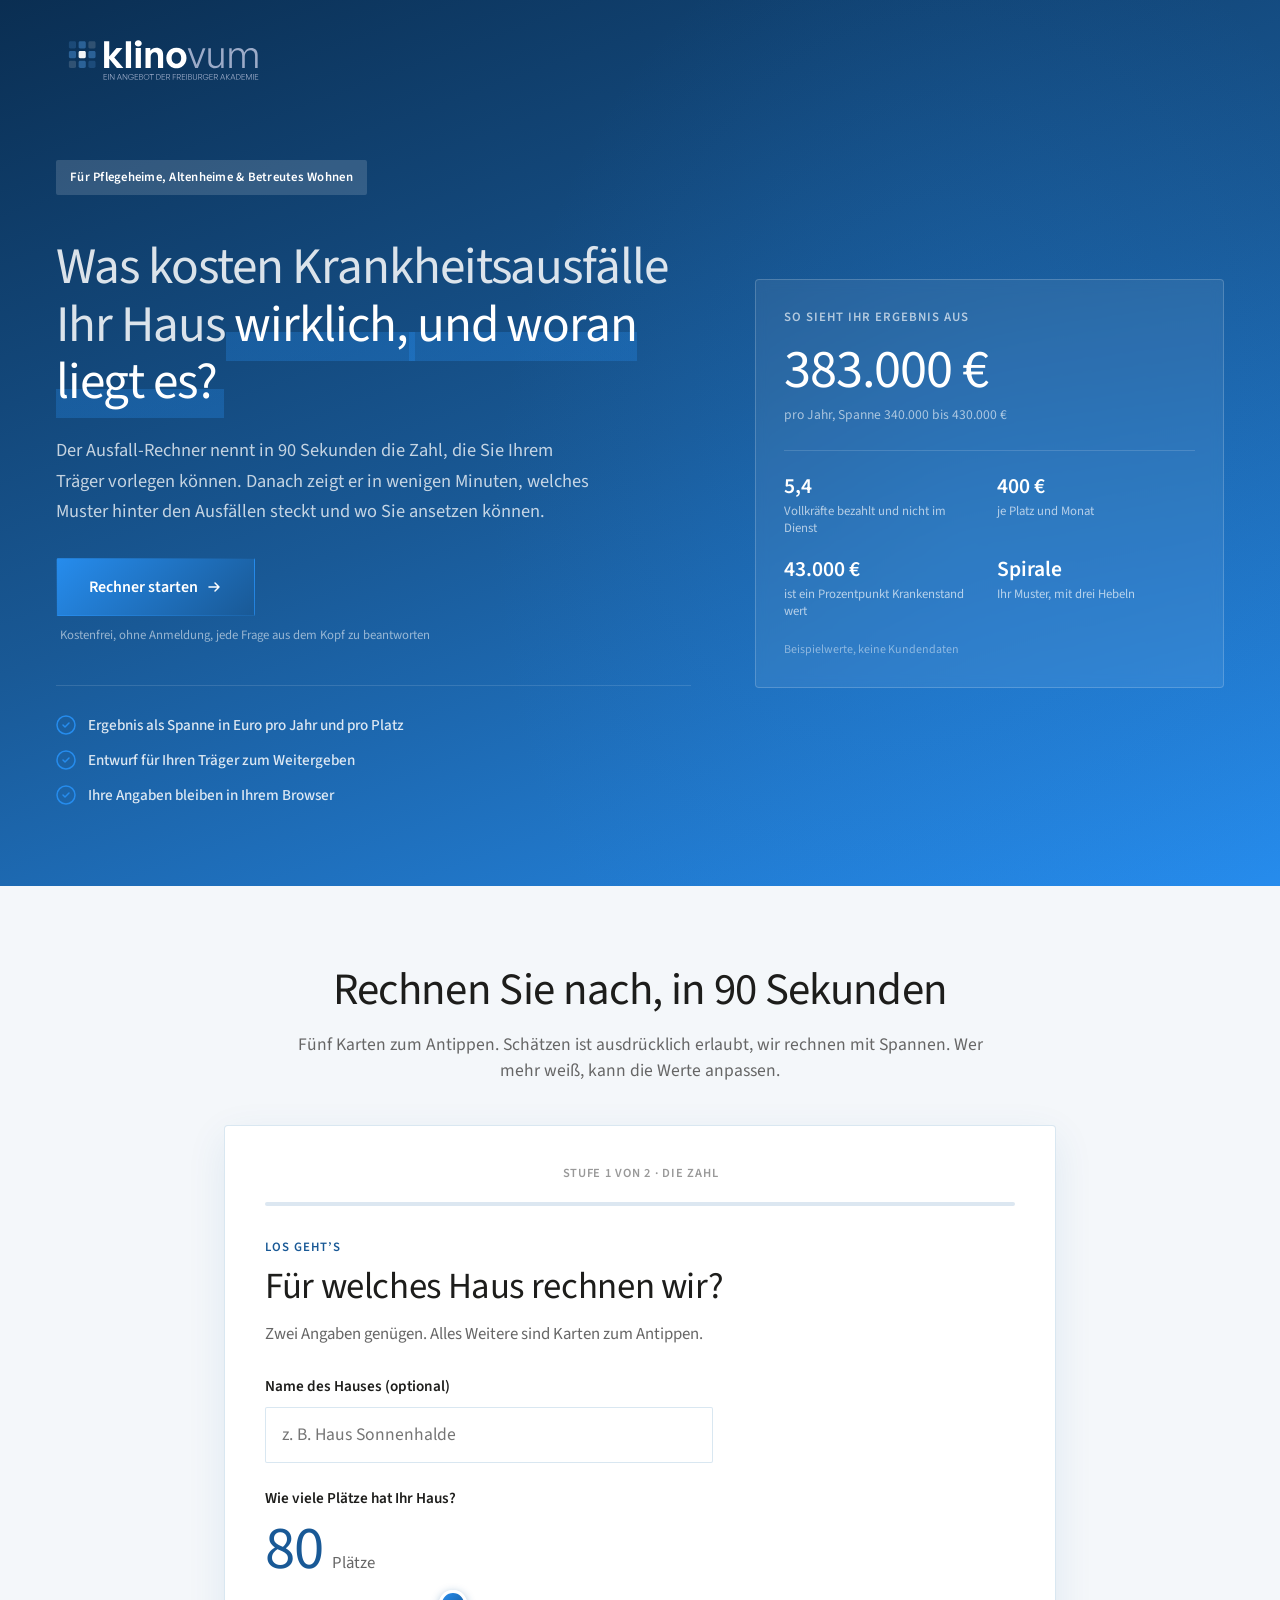
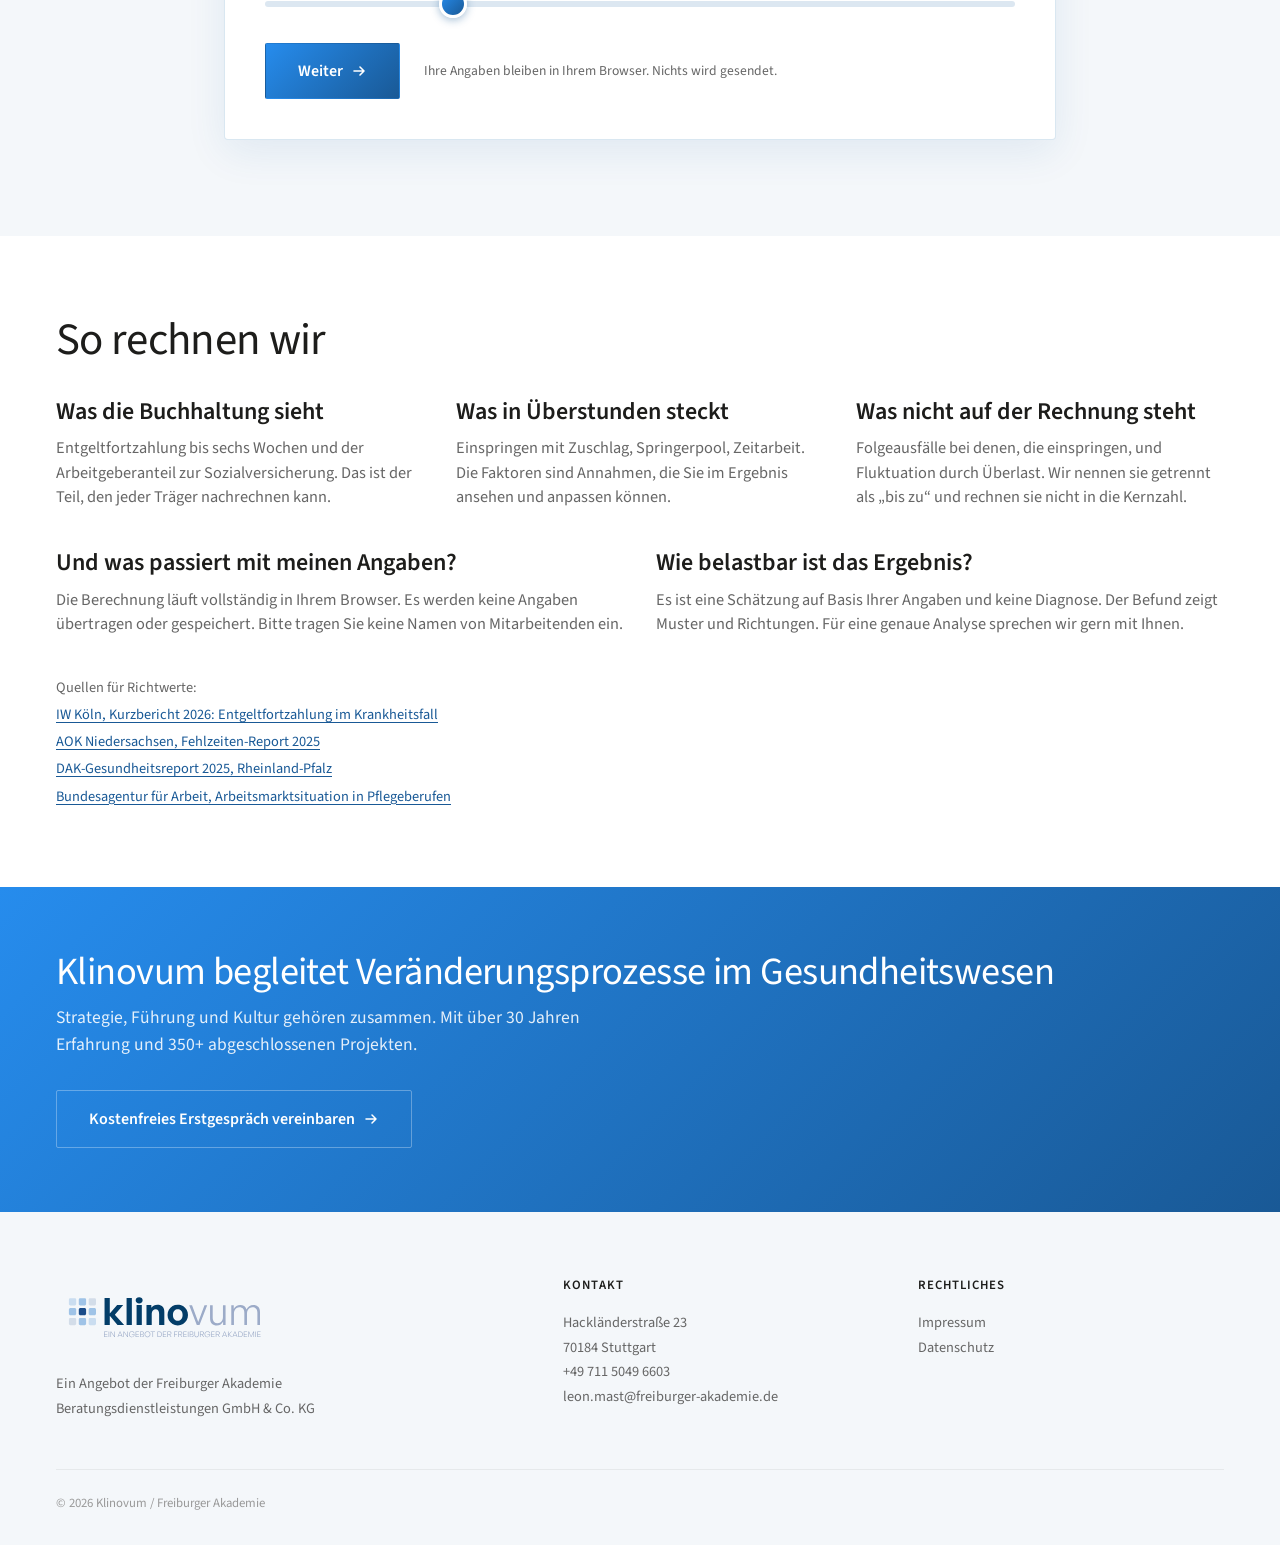
==== landingpage/ausfallrechner/index.html @ 8d2ee9b9 "Add Ausfall-Rechner subpage (/ausfallrechner) in Klinovum look Interactive calculator for Pflegeheim" ====
<!DOCTYPE html>
<html lang="de">
<head>
  <meta charset="UTF-8">
  <meta name="viewport" content="width=device-width, initial-scale=1.0">
  <title>Ausfall-Rechner für Pflegeeinrichtungen | Klinovum</title>
  <meta name="description" content="Was kosten Krankheitsausfälle Ihr Pflegeheim wirklich, und woran liegt es? Der Ausfall-Rechner nennt in 90 Sekunden die Zahl und zeigt danach das Muster dahinter.">
  <!-- Vorschau-Stand: noch nicht für Suchmaschinen freigeben, bis Leon die Seite abgenommen hat -->
  <meta name="robots" content="noindex, nofollow">
  <meta name="theme-color" content="#163a64">

  <link rel="canonical" href="https://klinovum.de/ausfallrechner">

  <meta property="og:type" content="website">
  <meta property="og:locale" content="de_DE">
  <meta property="og:site_name" content="Klinovum">
  <meta property="og:title" content="Ausfall-Rechner für Pflegeeinrichtungen | Klinovum">
  <meta property="og:description" content="Was kosten Krankheitsausfälle Ihr Haus wirklich? Die Zahl in 90 Sekunden, das Muster dahinter in fünf Minuten.">
  <meta property="og:url" content="https://klinovum.de/ausfallrechner">

  <link rel="icon" href="../assets/favicon.ico" sizes="any">
  <link rel="icon" href="../assets/favicon-32.png" type="image/png" sizes="32x32">
  <link rel="icon" href="../assets/favicon-16.png" type="image/png" sizes="16x16">
  <link rel="preconnect" href="https://fonts.googleapis.com">
  <link rel="preconnect" href="https://fonts.gstatic.com" crossorigin>
  <link href="https://fonts.googleapis.com/css2?family=Source+Sans+3:ital,wght@0,300;0,400;0,600;0,700;1,400&display=swap" rel="stylesheet">
  <link rel="stylesheet" href="../style.css">
  <link rel="stylesheet" href="rechner.css">
</head>
<body>

  <header class="site-header" id="header">
    <div class="page-padding">
      <div class="container">
        <div class="header-inner">
          <a href="../"><img src="../assets/logoaufdunkel_klinovum.svg" alt="Klinovum" class="logo logo-light"><img src="../assets/logoaufweiss_klinovum.svg" alt="Klinovum" class="logo logo-dark"></a>
        </div>
      </div>
    </div>
  </header>

  <section class="hero rc-hero">
    <div class="hero-bg"><div class="hero-bg-gradient"></div></div>
    <div class="page-padding">
      <div class="container">
        <div class="rc-hero-layout">
          <div>
            <div class="hero-qualifier"><span class="badge badge-blue">Für Pflegeheime, Altenheime &amp; Betreutes Wohnen</span></div>
            <h1>Was kosten Krankheitsausfälle Ihr Haus <span class="h1-accent">wirklich,</span> <span class="h1-accent">und woran liegt es?</span></h1>
            <p class="hero-sub">Der Ausfall-Rechner nennt in 90 Sekunden die Zahl, die Sie Ihrem Träger vorlegen können. Danach zeigt er in wenigen Minuten, welches Muster hinter den Ausfällen steckt und wo Sie ansetzen können.</p>
            <div class="rc-hero-actions">
              <a href="#rechner" class="btn btn-primary" data-rc-start>Rechner starten <svg width="16" height="16" viewBox="0 0 16 16" fill="none" aria-hidden="true"><path d="M3 8h10M9 4l4 4-4 4" stroke="currentColor" stroke-width="1.5" stroke-linecap="round" stroke-linejoin="round"/></svg></a>
              <span class="rc-hero-note">Kostenfrei, ohne Anmeldung, jede Frage aus dem Kopf zu beantworten</span>
            </div>
            <div class="rc-proof">
              <div class="rc-proof-item"><svg width="20" height="20" viewBox="0 0 20 20" fill="none" aria-hidden="true"><path d="M7 10l2 2 4-4" stroke="#268ced" stroke-width="1.5" stroke-linecap="round" stroke-linejoin="round"/><circle cx="10" cy="10" r="9" stroke="#268ced" stroke-width="1.5"/></svg><span>Ergebnis als Spanne in Euro pro Jahr und pro Platz</span></div>
              <div class="rc-proof-item"><svg width="20" height="20" viewBox="0 0 20 20" fill="none" aria-hidden="true"><path d="M7 10l2 2 4-4" stroke="#268ced" stroke-width="1.5" stroke-linecap="round" stroke-linejoin="round"/><circle cx="10" cy="10" r="9" stroke="#268ced" stroke-width="1.5"/></svg><span>Entwurf für Ihren Träger zum Weitergeben</span></div>
              <div class="rc-proof-item"><svg width="20" height="20" viewBox="0 0 20 20" fill="none" aria-hidden="true"><path d="M7 10l2 2 4-4" stroke="#268ced" stroke-width="1.5" stroke-linecap="round" stroke-linejoin="round"/><circle cx="10" cy="10" r="9" stroke="#268ced" stroke-width="1.5"/></svg><span>Ihre Angaben bleiben in Ihrem Browser</span></div>
            </div>
          </div>
          <aside class="rc-sample" aria-label="Beispiel eines Ergebnisses">
            <h4>So sieht Ihr Ergebnis aus</h4>
            <div class="rc-sample-num">383.000 €</div>
            <p class="rc-sample-range">pro Jahr, Spanne 340.000 bis 430.000 €</p>
            <div class="rc-sample-grid">
              <div><b>5,4</b><span>Vollkräfte bezahlt und nicht im Dienst</span></div>
              <div><b>400 €</b><span>je Platz und Monat</span></div>
              <div><b>43.000 €</b><span>ist ein Prozentpunkt Krankenstand wert</span></div>
              <div><b>Spirale</b><span>Ihr Muster, mit drei Hebeln</span></div>
            </div>
            <p class="rc-sample-tag">Beispielwerte, keine Kundendaten</p>
          </aside>
        </div>
      </div>
    </div>
  </section>

  <main>
    <section class="rc-section" id="rechner">
      <div class="page-padding">
        <div class="container">
          <div class="rc-intro">
            <h2>Rechnen Sie nach, in 90 Sekunden</h2>
            <p>Fünf Karten zum Antippen. Schätzen ist ausdrücklich erlaubt, wir rechnen mit Spannen. Wer mehr weiß, kann die Werte anpassen.</p>
          </div>
          <div class="rc-card" id="rc-stage" aria-live="polite">
            <noscript><p>Für den Rechner wird JavaScript benötigt. Ohne JavaScript sprechen Sie uns gern direkt an: <a href="../erstgesprach">Erstgespräch vereinbaren</a>.</p></noscript>
          </div>
        </div>
      </div>
    </section>

    <section class="rc-info">
      <div class="page-padding">
        <div class="container">
          <h2>So rechnen wir</h2>
          <div class="rc-info-grid">
            <div><h3>Was die Buchhaltung sieht</h3><p>Entgeltfortzahlung bis sechs Wochen und der Arbeitgeberanteil zur Sozialversicherung. Das ist der Teil, den jeder Träger nachrechnen kann.</p></div>
            <div><h3>Was in Überstunden steckt</h3><p>Einspringen mit Zuschlag, Springerpool, Zeitarbeit. Die Faktoren sind Annahmen, die Sie im Ergebnis ansehen und anpassen können.</p></div>
            <div><h3>Was nicht auf der Rechnung steht</h3><p>Folgeausfälle bei denen, die einspringen, und Fluktuation durch Überlast. Wir nennen sie getrennt als „bis zu“ und rechnen sie nicht in die Kernzahl.</p></div>
          </div>
          <div class="rc-info-grid" style="margin-top:2.5rem">
            <div><h3>Und was passiert mit meinen Angaben?</h3><p>Die Berechnung läuft vollständig in Ihrem Browser. Es werden keine Angaben übertragen oder gespeichert. Bitte tragen Sie keine Namen von Mitarbeitenden ein.</p></div>
            <div><h3>Wie belastbar ist das Ergebnis?</h3><p>Es ist eine Schätzung auf Basis Ihrer Angaben und keine Diagnose. Der Befund zeigt Muster und Richtungen. Für eine genaue Analyse sprechen wir gern mit Ihnen.</p></div>
          </div>
          <div class="rc-sources">
            <span>Quellen für Richtwerte:</span>
            <a href="https://www.iwkoeln.de/fileadmin/user_upload/Studien/Kurzberichte/PDF/2026/IW-Kurzbericht_2026-Entgeltfortzahlung-Krankheitsfall.pdf" target="_blank" rel="noopener">IW Köln, Kurzbericht 2026: Entgeltfortzahlung im Krankheitsfall</a>
            <a href="https://www.aok.de/pp/fileadmin/bereiche/niedersachsen/Pressemitteilungen/2025/Pressemitteilung_AOKN_Fehlzeiten-Report.pdf" target="_blank" rel="noopener">AOK Niedersachsen, Fehlzeiten-Report 2025</a>
            <a href="https://www.dak.de/presse/landesthemen/rheinland-pfalz/gesundheitsreport/erkaeltungswelle-haelt-krankenstand-in-rheinland-pfalz-auf-hohem-niveau_144968" target="_blank" rel="noopener">DAK-Gesundheitsreport 2025, Rheinland-Pfalz</a>
            <a href="https://statistik.arbeitsagentur.de/DE/Statischer-Content/Statistiken/Themen-im-Fokus/Berufe/Generische-Publikationen/Arbeitsmarktsituation-in-Pflegeberufen.pdf" target="_blank" rel="noopener">Bundesagentur für Arbeit, Arbeitsmarktsituation in Pflegeberufen</a>
          </div>
        </div>
      </div>
    </section>

    <section class="rc-band">
      <div class="page-padding">
        <div class="container">
          <div class="rc-band-inner">
            <div>
              <h2>Klinovum begleitet Veränderungsprozesse im Gesundheitswesen</h2>
              <p>Strategie, Führung und Kultur gehören zusammen. Mit über 30 Jahren Erfahrung und 350+ abgeschlossenen Projekten.</p>
            </div>
            <a href="../erstgesprach" class="btn btn-secondary is-white">Kostenfreies Erstgespräch vereinbaren <svg width="16" height="16" viewBox="0 0 16 16" fill="none" aria-hidden="true"><path d="M3 8h10M9 4l4 4-4 4" stroke="currentColor" stroke-width="1.5" stroke-linecap="round" stroke-linejoin="round"/></svg></a>
          </div>
        </div>
      </div>
    </section>
  </main>

  <footer class="site-footer">
    <div class="page-padding">
      <div class="container">
        <div class="footer-grid">
          <div class="footer-col">
            <a href="../"><img src="../assets/logoaufweiss_klinovum.svg" alt="Klinovum" class="footer-logo"></a>
            <p>Ein Angebot der Freiburger Akademie<br>Beratungsdienstleistungen GmbH &amp; Co. KG</p>
          </div>
          <div class="footer-col">
            <h4>Kontakt</h4>
            <p>Hackländerstraße 23<br>70184 Stuttgart</p>
            <p><a href="tel:+4971150496603">+49 711 5049 6603</a></p>
            <p><a href="mailto:leon.mast@freiburger-akademie.de">leon.mast@freiburger-akademie.de</a></p>
          </div>
          <div class="footer-col">
            <h4>Rechtliches</h4>
            <p><a href="https://www.freiburger-akademie.de/legal/impressum" target="_blank" rel="noopener">Impressum</a></p>
            <p><a href="https://www.freiburger-akademie.de/legal/datenschutz" target="_blank" rel="noopener">Datenschutz</a></p>
          </div>
        </div>
        <div class="footer-bottom">
          <p>&copy; 2026 Klinovum / Freiburger Akademie</p>
        </div>
      </div>
    </div>
  </footer>

  <script src="rechner.js"></script>
  <script src="app.js"></script>
  <script>
    // Header wie auf der Startseite: transparent am Seitenanfang, weiß beim Scrollen
    (function () {
      var header = document.getElementById('header');
      function onScroll() { header.classList.toggle('scrolled', window.scrollY > 40); }
      window.addEventListener('scroll', onScroll, { passive: true });
      onScroll();
    })();
  </script>

  <!-- Leadfeeder (Dealfront) Visitor-Tracking, laedt nur wenn auf der Hauptseite bereits "Verstanden" gewaehlt wurde -->
  <script>
    var LEADFEEDER_TRACKER_ID = 'lAxoEaKQlAo7OYGd';
    (function () {
      if (localStorage.getItem('klinovum_cookies') !== 'all') return;
      if (!LEADFEEDER_TRACKER_ID || LEADFEEDER_TRACKER_ID.indexOf('REPLACE_WITH') === 0) return;
      (function (ss, ex) {
        window.ldfdr = window.ldfdr || function () { (ldfdr._q = ldfdr._q || []).push([].slice.call(arguments)); };
        (function (d, s) {
          var fs = d.getElementsByTagName(s)[0];
          function ce(src) { var cs = d.createElement(s); cs.src = src; cs.async = 1; fs.parentNode.insertBefore(cs, fs); }
          ce('https://sc.lfeeder.com/lftracker_v1_' + ss + (ex ? '_' + ex : '') + '.js');
        })(document, 'script');
      })(LEADFEEDER_TRACKER_ID);
    })();
  </script>

</body>
</html>
---- landingpage/style.css ----
/* ============================================
   KLINOVUM LANDING PAGE
   Matching freiburger-akademie.de design system
   ============================================ */

:root {
  --primary: #195996;
  --primary-light: #268ced;
  --gradient: linear-gradient(135deg, #268ced, #195996);
  --bg-light: #f4f7fa;
  --bg-badge: #dce7f1;
  --white: #ffffff;
  --black: #1d1d1b;
  --grey: #666;
  --grey-light: #999;
  --border: rgba(0, 92, 161, 0.15);

  --font: 'Source Sans 3', 'Source Sans Pro', sans-serif;
  --page-padding: 3.5rem;
  --container: 80rem;
  --radius: 0.125rem;
}

/* RESET */
*, *::before, *::after { box-sizing: border-box; margin: 0; padding: 0; }

html {
  font-size: 16px;
  scroll-behavior: smooth;
  -webkit-font-smoothing: antialiased;
  -moz-osx-font-smoothing: grayscale;
  overflow-x: hidden;
}

body {
  font-family: var(--font);
  font-weight: 400;
  color: var(--black);
  background: var(--white);
  line-height: 1.5;
  overflow-x: hidden;
}

img { max-width: 100%; display: block; }
a { color: inherit; text-decoration: none; }
ul { list-style: none; }

/* LAYOUT */
.page-padding { padding-left: var(--page-padding); padding-right: var(--page-padding); }
.container { max-width: var(--container); margin: 0 auto; }

/* TYPOGRAPHY — hierarchy via size, not weight (matching FRAK) */
h1 {
  font-family: var(--font);
  font-weight: 400;
  font-size: clamp(2.4rem, 5vw, 4rem);
  line-height: 1.05;
  letter-spacing: -0.02em;
}

h2 {
  font-family: var(--font);
  font-weight: 400;
  font-size: clamp(1.8rem, 3.5vw, 3rem);
  line-height: 1.1;
  letter-spacing: -0.015em;
  margin-bottom: 2rem;
}

h3 {
  font-family: var(--font);
  font-weight: 600;
  font-size: 1.5rem;
  line-height: 1.2;
  margin-bottom: 0.75rem;
}

h4 {
  font-family: var(--font);
  font-weight: 600;
  font-size: 0.8rem;
  letter-spacing: 0.08em;
  text-transform: uppercase;
  color: var(--primary);
  margin-bottom: 0.5rem;
}

p { font-size: 1.1rem; line-height: 1.5; }

/* BADGE (matching FRAK) */
.badge {
  display: inline-block;
  background: var(--bg-badge);
  color: var(--primary);
  font-size: 0.8rem;
  font-weight: 600;
  padding: 0.5rem 0.875rem;
  border-radius: var(--radius);
  margin-bottom: 1.25rem;
  letter-spacing: 0.02em;
}

.badge-blue {
  background: rgba(255,255,255,0.15);
  color: var(--white);
}

/* BUTTONS (matching FRAK) */
.btn {
  display: inline-flex;
  align-items: center;
  gap: 0.5rem;
  font-family: var(--font);
  font-weight: 600;
  font-size: 1rem;
  padding: 1rem 2rem;
  border: 1px solid transparent;
  border-radius: var(--radius);
  cursor: pointer;
  transition: opacity 0.2s ease, background 0.2s ease, color 0.2s ease;
  text-decoration: none;
}

.btn-primary {
  background: var(--gradient);
  color: var(--white);
  border-color: transparent;
}

.btn-primary:hover { opacity: 0.8; }

.btn-secondary {
  background: var(--white);
  color: var(--primary);
  border-color: var(--border);
}

.btn-secondary:hover { opacity: 0.75; }

.btn-secondary.is-white {
  background: transparent;
  color: var(--white);
  border-color: rgba(255,255,255,0.3);
}

.btn-secondary.is-white:hover {
  background: rgba(255,255,255,0.1);
}

.btn-nav {
  background: transparent;
  color: var(--white);
  border-color: rgba(255,255,255,0.3);
  padding: 0.6rem 1.4rem;
  font-size: 0.9rem;
}

/* REVEAL ANIMATION */
[data-reveal] {
  opacity: 0;
  transform: translateY(32px);
  transition: opacity 0.7s cubic-bezier(0.16, 1, 0.3, 1), transform 0.7s cubic-bezier(0.16, 1, 0.3, 1);
}

[data-reveal].revealed {
  opacity: 1;
  transform: translateY(0);
}

/* Stagger children */
.approach-card:nth-child(2) { transition-delay: 0.1s; }
.approach-card:nth-child(3) { transition-delay: 0.2s; }
.usp-card:nth-child(2) { transition-delay: 0.1s; }
.usp-card:nth-child(3) { transition-delay: 0.2s; }
.number-card:nth-child(2) { transition-delay: 0.1s; }
.number-card:nth-child(3) { transition-delay: 0.2s; }
.number-card:nth-child(4) { transition-delay: 0.3s; }
.problem-item:nth-child(2) { transition-delay: 0.08s; }
.problem-item:nth-child(3) { transition-delay: 0.16s; }
.problem-item:nth-child(4) { transition-delay: 0.24s; }

/* ============================================
   HEADER
   ============================================ */
.site-header {
  position: fixed;
  top: 0;
  left: 0;
  right: 0;
  z-index: 100;
  padding: 1.25rem 0;
  transition: background 0.3s ease, box-shadow 0.3s ease, padding 0.3s ease;
}

.header-inner {
  display: flex;
  align-items: center;
  justify-content: space-between;
}

.logo { height: 80px; width: auto; }
.logo-dark { display: none; }

.site-header {
  background: transparent;
}

.btn-nav {
  color: var(--primary);
  border-color: var(--border);
}

.site-header.scrolled {
  background: var(--white);
  backdrop-filter: blur(12px);
  -webkit-backdrop-filter: blur(12px);
  box-shadow: 0 1px 12px rgba(0,0,0,0.06);
  padding: 0.75rem 0;
}

.site-header.scrolled .logo-light { display: none; }
.site-header.scrolled .logo-dark { display: block; }

/* ============================================
   HERO
   ============================================ */
.hero {
  position: relative;
  overflow: hidden;
  background: linear-gradient(160deg, #0a2e52 0%, #195996 50%, #268ced 100%);
}

.hero-bg {
  position: absolute;
  inset: 0;
  z-index: 0;
  pointer-events: none;
}

.hero-bg-gradient {
  position: absolute;
  top: -20%;
  right: -15%;
  width: 80%;
  height: 160%;
  background: radial-gradient(ellipse at center, rgba(38, 140, 237, 0.2) 0%, transparent 65%);
}

.hero .page-padding {
  position: relative;
  z-index: 2;
}

.hero-layout {
  display: grid;
  grid-template-columns: 1.1fr 0.9fr;
  gap: 4rem;
  align-items: center;
  padding: 10rem 0 5rem;
  min-height: 100vh;
}

/* LEFT SIDE — Copy */
.hero-left {}

.hero-qualifier {
  margin-bottom: 1.5rem;
}

.hero h1 {
  color: rgba(255,255,255,0.85);
  font-size: clamp(2.2rem, 4vw, 3.2rem);
  line-height: 1.12;
  margin-bottom: 1.5rem;
  max-width: 600px;
}

.h1-accent {
  color: var(--white);
  position: relative;
  background: linear-gradient(transparent 60%, rgba(38, 140, 237, 0.3) 60%);
  padding: 0 0.15em;
  margin: 0 -0.15em;
}

.hero-sub {
  font-size: 1.15rem;
  color: rgba(255,255,255,0.75);
  line-height: 1.65;
  max-width: 540px;
  margin-bottom: 2rem;
}

.hero-actions {
  display: flex;
  flex-direction: column;
  align-items: flex-start;
  gap: 0.6rem;
  margin-bottom: 3rem;
}

.hero-cta-note {
  font-size: 0.8rem;
  color: rgba(255,255,255,0.45);
  padding-left: 0.25rem;
}

/* Social proof bullets */
.hero-proof {
  display: flex;
  flex-direction: column;
  gap: 0.75rem;
  padding-top: 2rem;
  border-top: 1px solid rgba(255,255,255,0.12);
}

.hero-proof-item {
  display: flex;
  align-items: center;
  gap: 0.75rem;
}

.hero-proof-item svg {
  flex-shrink: 0;
}

.hero-proof-item span {
  font-size: 0.9rem;
  color: rgba(255,255,255,0.85);
  font-weight: 500;
  line-height: 1.4;
}

/* RIGHT SIDE — Image stack */
.hero-right {
  position: relative;
}

.hero-image-stack {
  position: relative;
  width: 100%;
  aspect-ratio: 4 / 4.2;
}

.hero-img-main {
  position: absolute;
  top: 0;
  right: 0;
  width: 85%;
  height: 70%;
  overflow: hidden;
  border-radius: var(--radius);
  box-shadow: 0 24px 60px rgba(0, 0, 0, 0.3);
  border: 3px solid rgba(255,255,255,0.15);
}

.hero-img-main img {
  width: 100%;
  height: 100%;
  object-fit: cover;
}

.hero-img-secondary {
  position: absolute;
  bottom: 0;
  left: 0;
  width: 55%;
  height: 50%;
  overflow: hidden;
  border-radius: var(--radius);
  border: 4px solid var(--white);
  box-shadow: 0 16px 48px rgba(0,0,0,0.12);
  z-index: 2;
}

.hero-img-secondary img {
  width: 100%;
  height: 100%;
  object-fit: cover;
}

.hero-stat-card {
  position: absolute;
  bottom: 12%;
  right: 0;
  background: var(--gradient);
  color: var(--white);
  padding: 1.25rem 1.75rem;
  border-radius: var(--radius);
  box-shadow: 0 12px 36px rgba(25, 89, 150, 0.3);
  z-index: 3;
  display: flex;
  flex-direction: column;
  align-items: center;
}

.hero-stat-number {
  font-size: 2.2rem;
  font-weight: 700;
  line-height: 1.1;
}

.hero-stat-label {
  font-size: 0.7rem;
  font-weight: 600;
  text-transform: uppercase;
  letter-spacing: 0.08em;
  opacity: 0.8;
  margin-top: 0.2rem;
}

/* HERO RESPONSIVE */
@media (max-width: 1024px) {
  .hero-layout {
    grid-template-columns: 1fr;
    padding: 7rem 0 2.5rem;
    min-height: auto;
    gap: 0;
  }

  .hero-right { display: none !important; }
  .hero-proof { display: none; }

  .hero h1 { font-size: 2.4rem; line-height: 1.12; }
  .hero-sub { font-size: 1rem; margin-bottom: 1.5rem; }

  .h1-accent {
    background: none;
    padding: 0;
    margin: 0;
    color: var(--white);
    font-weight: 600;
  }

  .btn-nav { font-size: 0.78rem; padding: 0.5rem 1rem; }
}

@media (max-width: 600px) {
  .hero-layout { padding: 5.5rem 0 2rem; }
  .hero h1 { font-size: 1.65rem; line-height: 1.18; }
  .hero-sub { font-size: 0.88rem; line-height: 1.5; margin-bottom: 1.25rem; }
  .hero-cta-note { font-size: 0.72rem; }
  .hero-actions .btn { font-size: 0.85rem; padding: 0.85rem 1.25rem; }
  .hero-qualifier .badge { font-size: 0.65rem; }
}

/* ============================================
   CLIENT LOGOS
   ============================================ */
.logos {
  padding: 3rem 0;
  background: var(--bg-light);
  border-bottom: 1px solid rgba(0,0,0,0.04);
  overflow: hidden;
}

.logos-label {
  font-size: 0.75rem;
  font-weight: 600;
  text-transform: uppercase;
  letter-spacing: 0.1em;
  color: var(--grey-light);
  text-align: center;
  margin-bottom: 2rem;
}

.logos-track {
  overflow: hidden;
  mask-image: linear-gradient(to right, transparent, black 10%, black 90%, transparent);
  -webkit-mask-image: linear-gradient(to right, transparent, black 10%, black 90%, transparent);
}

.logos-slide {
  display: flex;
  align-items: center;
  gap: 4rem;
  animation: logoScroll 30s linear infinite;
  width: max-content;
}

.logos-slide:hover {
  animation-play-state: paused;
}

@keyframes logoScroll {
  0% { transform: translateX(0); }
  100% { transform: translateX(-50%); }
}

.logo-item {
  flex-shrink: 0;
  display: flex;
  align-items: center;
  justify-content: center;
}

.logo-item img {
  height: 52px;
  width: auto;
  max-width: 200px;
  max-height: 52px;
  object-fit: contain;
  filter: grayscale(100%) brightness(0.4) contrast(1.2);
  opacity: 0.6;
  transition: filter 0.3s ease, opacity 0.3s ease;
}

.logo-item img:hover {
  filter: grayscale(0%) brightness(1) contrast(1);
  opacity: 1;
}

.logo-item-text {
  height: auto;
  padding: 0.5rem 1.5rem;
  border: 1px solid rgba(0,0,0,0.08);
  border-radius: var(--radius);
  background: var(--white);
}

.logo-item-text span {
  font-family: var(--font);
  font-size: 0.9rem;
  font-weight: 600;
  color: var(--primary);
  opacity: 0.45;
  line-height: 1.3;
  white-space: nowrap;
  text-align: center;
  transition: opacity 0.3s ease;
}

.logo-item-text:hover span {
  opacity: 0.85;
}

/* ============================================
   PROBLEM
   ============================================ */
.problem {
  padding: 7rem 0;
  background: var(--white);
}

.problem-layout {
  display: grid;
  grid-template-columns: 1fr 1fr;
  gap: 4rem;
  align-items: start;
  margin-bottom: 5rem;
}

.problem h2 { color: var(--black); }

.problem-list {
  display: flex;
  flex-direction: column;
  gap: 1.5rem;
  margin-top: 2rem;
}

.problem-item {
  display: flex;
  gap: 1rem;
  align-items: flex-start;
}

.problem-icon {
  flex-shrink: 0;
  width: 40px;
  height: 40px;
  background: var(--bg-light);
  border-radius: 50%;
  display: flex;
  align-items: center;
  justify-content: center;
}

.problem-item p {
  font-size: 1.05rem;
  color: var(--grey);
  line-height: 1.55;
}

.problem-right {
  position: relative;
}

.problem-image-wrapper {
  position: relative;
  overflow: hidden;
}

.problem-image-wrapper::after {
  content: '';
  position: absolute;
  bottom: -16px;
  right: -16px;
  width: 50%;
  height: 50%;
  background: var(--bg-light);
  z-index: -1;
}

.problem-image {
  width: 100%;
  height: 480px;
  object-fit: cover;
}

.problem-quote-section {
  text-align: center;
  padding: 4rem 0 0;
  border-top: 1px solid rgba(0,0,0,0.08);
}

.problem-quote {
  font-family: var(--font);
  font-weight: 300;
  font-style: italic;
  font-size: clamp(1.6rem, 3vw, 2.4rem);
  line-height: 1.35;
  color: var(--primary);
  max-width: 700px;
  margin: 0 auto 2rem;
  position: relative;
}

.quote-mark {
  color: var(--primary-light);
  opacity: 0.3;
  font-size: 1.2em;
}

.problem-closing {
  font-size: 1.15rem;
  color: var(--grey);
  font-weight: 600;
}

/* ============================================
   SOLUTION
   ============================================ */
.solution {
  padding: 7rem 0 6rem;
  background: var(--primary);
  position: relative;
  overflow: hidden;
}

.solution-bg-shape {
  position: absolute;
  top: -120px;
  right: -200px;
  width: 600px;
  height: 600px;
  background: radial-gradient(circle, rgba(38, 140, 237, 0.2) 0%, transparent 70%);
  pointer-events: none;
}

.solution-header {
  text-align: center;
  margin-bottom: 4rem;
}

.solution h2 { color: var(--white); }

.solution-intro {
  font-size: 1.15rem;
  color: rgba(255,255,255,0.7);
  max-width: 600px;
  margin: 0 auto;
}

.approach-grid {
  display: grid;
  grid-template-columns: repeat(3, 1fr);
  gap: 1rem;
  margin-bottom: 4rem;
}

.approach-card {
  background: var(--white);
  border-radius: var(--radius);
  overflow: hidden;
  transition: transform 0.3s ease, box-shadow 0.3s ease;
}

.approach-card:hover {
  transform: translateY(-4px);
  box-shadow: 0 12px 40px rgba(0,0,0,0.15);
}

.approach-card-top {
  position: relative;
  height: 200px;
  overflow: hidden;
}

.approach-img {
  width: 100%;
  height: 100%;
  object-fit: cover;
  transition: transform 0.5s ease;
}

.approach-card:hover .approach-img {
  transform: scale(1.05);
}

.approach-number {
  position: absolute;
  bottom: 0;
  right: 0;
  background: var(--gradient);
  color: var(--white);
  font-size: 0.85rem;
  font-weight: 700;
  padding: 0.5rem 1rem;
  letter-spacing: 0.05em;
}

.approach-card-body {
  padding: 2rem;
}

.approach-card-body h3 {
  color: var(--primary);
  font-size: 1.35rem;
}

.approach-card-body p {
  color: var(--grey);
  font-size: 0.95rem;
  line-height: 1.6;
}

.differentiator {
  position: relative;
}

.diff-inner {
  display: flex;
  align-items: center;
  gap: 2rem;
  background: rgba(255,255,255,0.08);
  border: 1px solid rgba(255,255,255,0.12);
  padding: 2.5rem 3rem;
  border-radius: var(--radius);
}

.diff-icon {
  flex-shrink: 0;
  width: 56px;
  height: 56px;
  background: var(--gradient);
  border-radius: 50%;
  display: flex;
  align-items: center;
  justify-content: center;
}

.differentiator p {
  font-size: 1.2rem;
  color: rgba(255,255,255,0.9);
  line-height: 1.55;
  font-weight: 400;
}

/* ============================================
   NUMBERS
   ============================================ */
.numbers {
  padding: 5rem 0;
  background: var(--bg-light);
}

.numbers-grid {
  display: grid;
  grid-template-columns: repeat(4, 1fr);
  gap: 1rem;
}

.number-card {
  text-align: center;
  padding: 2.5rem 1.5rem;
  background: var(--white);
  border-radius: var(--radius);
  position: relative;
}

.number-card::before {
  content: '';
  position: absolute;
  top: 0;
  left: 50%;
  transform: translateX(-50%);
  width: 40px;
  height: 3px;
  background: var(--gradient);
}

.number-value {
  font-size: 3rem;
  font-weight: 700;
  color: var(--primary);
  line-height: 1.1;
}

.number-plus {
  font-size: 2rem;
  font-weight: 300;
  color: var(--primary-light);
}

.number-label {
  display: block;
  font-size: 0.85rem;
  color: var(--grey);
  margin-top: 0.5rem;
  text-transform: uppercase;
  letter-spacing: 0.04em;
}

/* ============================================
   CASES
   ============================================ */
.cases {
  padding: 7rem 0;
  background: var(--white);
}

.cases-header {
  margin-bottom: 3rem;
}

.cases-header h2 { color: var(--black); }

.case-card {
  display: grid;
  grid-template-columns: 0.45fr 0.55fr;
  gap: 0;
  margin-bottom: 2rem;
  background: var(--bg-light);
  border-radius: var(--radius);
  overflow: hidden;
  transition: box-shadow 0.3s ease;
}

.case-card:hover {
  box-shadow: 0 8px 32px rgba(25, 89, 150, 0.1);
}

.case-card:last-child { margin-bottom: 0; }

.case-card-image {
  position: relative;
  min-height: 320px;
  overflow: hidden;
}

.case-img {
  width: 100%;
  height: 100%;
  object-fit: cover;
  transition: transform 0.5s ease;
}

.case-card:hover .case-img { transform: scale(1.03); }

.case-tag {
  position: absolute;
  top: 1.5rem;
  left: 1.5rem;
  background: var(--white);
  color: var(--primary);
  font-size: 0.7rem;
  font-weight: 700;
  letter-spacing: 0.08em;
  text-transform: uppercase;
  padding: 0.4rem 0.75rem;
  border-radius: var(--radius);
}

.case-card-content {
  padding: 3rem;
  display: flex;
  flex-direction: column;
  justify-content: center;
}

.case-card-content h3 {
  font-size: 1.6rem;
  color: var(--primary);
  margin-bottom: 0.25rem;
}

.case-subtitle {
  font-size: 0.95rem;
  color: var(--grey);
  margin-bottom: 2rem;
}

.case-details {
  display: flex;
  flex-direction: column;
  gap: 1.25rem;
}

.case-detail h4 {
  font-size: 0.7rem;
  font-weight: 700;
  letter-spacing: 0.1em;
  text-transform: uppercase;
  color: var(--primary);
  margin-bottom: 0.4rem;
}

.case-detail p,
.case-detail li {
  font-size: 0.9rem;
  color: var(--grey);
  line-height: 1.55;
}

.case-detail ul {
  padding: 0;
}

.case-detail li {
  position: relative;
  padding-left: 1rem;
  margin-bottom: 0.4rem;
}

.case-detail li::before {
  content: '';
  position: absolute;
  left: 0;
  top: 0.55rem;
  width: 5px;
  height: 5px;
  background: var(--primary);
  border-radius: 50%;
}

/* ============================================
   TESTIMONIALS + MID-CTA
   ============================================ */
.testimonial {
  padding: 5rem 0;
  background: var(--bg-light);
}

.testimonials-header {
  text-align: center;
  margin-bottom: 3rem;
}

.testimonials-header h2 {
  margin-top: 0.75rem;
}

.testimonials-grid {
  display: grid;
  grid-template-columns: repeat(3, 1fr);
  gap: 1.5rem;
  margin-bottom: 3.5rem;
  align-items: stretch;
}

.testimonial-card {
  background: var(--white);
  border: 1px solid var(--border);
  border-radius: var(--radius);
  padding: 1.75rem;
  display: flex;
  flex-direction: column;
  gap: 1.25rem;
}

.testimonial-card-logo {
  height: 56px;
  display: flex;
  align-items: center;
}

.testimonial-card-logo img {
  max-height: 56px;
  max-width: 200px;
  width: auto;
  object-fit: contain;
}

.testimonial-card-body {
  position: relative;
  flex: 1;
}

.testimonial-mark {
  position: absolute;
  top: 0;
  right: 0;
}

.testimonial-card-body blockquote {
  font-size: 0.925rem;
  line-height: 1.65;
  color: var(--black);
  font-weight: 400;
  font-style: italic;
  padding-right: 2.25rem;
}

.testimonial-card-person {
  display: flex;
  align-items: center;
  gap: 0.875rem;
  padding-top: 1.25rem;
  border-top: 1px solid var(--border);
}

.testimonial-avatar {
  width: 48px;
  height: 48px;
  border-radius: 50%;
  object-fit: cover;
  flex-shrink: 0;
}

.testimonial-person-name {
  display: block;
  font-weight: 600;
  font-size: 0.9rem;
  color: var(--black);
}

.testimonial-person-role {
  display: block;
  font-size: 0.78rem;
  color: var(--grey);
  margin-top: 0.15rem;
}

.testimonials-cta {
  text-align: center;
}

.testimonials-cta h3 {
  font-size: 1.6rem;
  font-weight: 400;
  color: var(--black);
  margin-bottom: 0.75rem;
}

.testimonials-cta p {
  font-size: 0.95rem;
  color: var(--grey);
  margin-bottom: 1.5rem;
  line-height: 1.55;
}

/* ============================================
   VIDEO SECTION
   ============================================ */
.team-section {
  padding: 6rem 0;
  background: var(--white);
}

.team-header {
  text-align: center;
  margin-bottom: 3.5rem;
}

.team-header h2 {
  font-size: clamp(1.6rem, 3vw, 2.2rem);
  margin-top: 0.75rem;
  margin-bottom: 1rem;
}

.team-intro {
  color: var(--grey);
  font-size: 1.05rem;
  line-height: 1.6;
  max-width: 600px;
  margin: 0 auto;
}

.team-grid {
  display: grid;
  grid-template-columns: repeat(4, 1fr);
  gap: 2.5rem 2rem;
  max-width: 1000px;
  margin: 0 auto;
}

.team-card {
  text-align: center;
}

/* Center a lone card in the last row */
@media (min-width: 1025px) {
  .team-card:last-child:nth-child(4n+1) { grid-column: 2 / span 2; }
}

.team-photo {
  width: 150px;
  height: 150px;
  border-radius: 50%;
  overflow: hidden;
  margin: 0 auto 1rem;
  border: 3px solid var(--border);
}

.team-photo img {
  width: 100%;
  height: 100%;
  object-fit: cover;
  object-position: center 20%;
}

.team-info h3 {
  font-size: 1.05rem;
  font-weight: 600;
  margin-bottom: 0.25rem;
}

.team-role {
  display: block;
  color: var(--primary);
  font-size: 0.9rem;
  font-weight: 600;
  margin-bottom: 0.75rem;
}

.team-info p {
  color: var(--grey);
  font-size: 0.95rem;
  line-height: 1.5;
  font-style: italic;
  font-style: italic;
}

/* ============================================
   FAQ
   ============================================ */
.faq {
  padding: 6rem 0;
  background: var(--bg-light);
}

.faq-layout {
  display: grid;
  grid-template-columns: 0.4fr 0.6fr;
  gap: 4rem;
  align-items: start;
}

.faq-intro {
  color: var(--grey);
  font-size: 1.05rem;
  line-height: 1.6;
}

.faq-item {
  border-bottom: 1px solid rgba(0,0,0,0.07);
}

.faq-item:first-child {
  border-top: 1px solid rgba(0,0,0,0.07);
}

.faq-question {
  width: 100%;
  display: flex;
  align-items: center;
  justify-content: space-between;
  gap: 1rem;
  padding: 1.25rem 0;
  background: none;
  border: none;
  cursor: pointer;
  font-family: var(--font);
  font-size: 1.05rem;
  font-weight: 600;
  color: var(--black);
  text-align: left;
  line-height: 1.4;
}

.faq-question svg {
  flex-shrink: 0;
  color: var(--primary);
  transition: transform 0.3s ease;
}

.faq-item.open .faq-question svg {
  transform: rotate(180deg);
}

.faq-answer {
  max-height: 0;
  overflow: hidden;
  transition: max-height 0.4s cubic-bezier(0.16, 1, 0.3, 1), padding 0.3s ease;
}

.faq-item.open .faq-answer {
  max-height: 300px;
}

.faq-answer p {
  padding-bottom: 1.25rem;
  font-size: 0.95rem;
  color: var(--grey);
  line-height: 1.65;
}

/* ============================================
   PROCESS STEPS (above contact form)
   ============================================ */
.process-steps {
  display: flex;
  align-items: center;
  justify-content: center;
  gap: 1rem;
  margin-bottom: 4rem;
  padding-bottom: 3rem;
  border-bottom: 1px solid rgba(255,255,255,0.08);
}

.process-step {
  display: flex;
  flex-direction: column;
  align-items: center;
  gap: 0.5rem;
  text-align: center;
}

.process-step-num {
  width: 36px;
  height: 36px;
  background: rgba(255,255,255,0.1);
  border: 1px solid rgba(255,255,255,0.2);
  border-radius: 50%;
  display: flex;
  align-items: center;
  justify-content: center;
  font-size: 0.85rem;
  font-weight: 700;
  color: var(--white);
}

.process-step p {
  font-size: 0.8rem;
  color: rgba(255,255,255,0.6);
  font-weight: 500;
  max-width: 140px;
}

.process-arrow {
  flex-shrink: 0;
  margin-bottom: 1.5rem;
}

/* ============================================
   COOKIE BANNER
   ============================================ */
.cookie-banner {
  position: fixed;
  bottom: 0;
  left: 0;
  right: 0;
  z-index: 999;
  background: var(--white);
  box-shadow: 0 -4px 24px rgba(0,0,0,0.1);
  border-top: 1px solid rgba(0,0,0,0.06);
  transform: translateY(100%);
  transition: transform 0.4s cubic-bezier(0.16, 1, 0.3, 1);
  display: none;
}

.cookie-banner.show {
  display: block;
  transform: translateY(0);
}

.cookie-inner {
  max-width: var(--container);
  margin: 0 auto;
  padding: 1.25rem var(--page-padding);
  display: flex;
  align-items: center;
  justify-content: space-between;
  gap: 2rem;
}

.cookie-text {
  font-size: 0.85rem;
  color: var(--grey);
  line-height: 1.5;
  max-width: 640px;
}

.cookie-text a {
  color: var(--primary);
  text-decoration: underline;
}

.cookie-actions {
  display: flex;
  align-items: center;
  gap: 1rem;
  flex-shrink: 0;
}

.cookie-accept {
  padding: 0.65rem 1.5rem;
  font-size: 0.85rem;
  white-space: nowrap;
}

.cookie-decline {
  font-family: var(--font);
  font-size: 0.8rem;
  color: var(--grey-light);
  background: none;
  border: none;
  cursor: pointer;
  white-space: nowrap;
  padding: 0.5rem 0;
}

.cookie-decline:hover {
  color: var(--black);
}

@media (max-width: 768px) {
  .cookie-inner {
    flex-direction: column;
    gap: 1rem;
    padding: 1rem var(--page-padding);
  }

  .cookie-text { font-size: 0.78rem; }

  .cookie-actions {
    width: 100%;
    justify-content: space-between;
  }

  .cookie-accept { flex: 1; justify-content: center; }
}

/* ============================================
   STICKY MOBILE CTA
   ============================================ */
.sticky-cta {
  position: fixed;
  bottom: 0;
  left: 0;
  right: 0;
  z-index: 90;
  padding: 0.75rem 1.25rem;
  background: var(--white);
  box-shadow: 0 -4px 20px rgba(0,0,0,0.1);
  transform: translateY(100%);
  transition: transform 0.3s ease;
  display: none;
}

.sticky-cta.show {
  transform: translateY(0);
}

.btn-sticky {
  width: 100%;
  justify-content: center;
  padding: 0.9rem;
}

@media (max-width: 768px) {
  .sticky-cta { display: block; }
}

/* ============================================
   RESPONSIVE additions
   ============================================ */
@media (max-width: 1024px) {
  .testimonials-grid { grid-template-columns: 1fr 1fr; gap: 1.5rem; }
  .testimonials-cta { text-align: left; }
  .team-grid { grid-template-columns: repeat(3, 1fr); gap: 2rem; }
  .faq-layout { grid-template-columns: 1fr; gap: 2rem; }
  .process-steps { flex-wrap: wrap; gap: 0.75rem; }
  .process-arrow { display: none; }
}

@media (max-width: 600px) {
  .testimonial-card { padding: 1.5rem; }
  .testimonial-card-body blockquote { font-size: 0.9rem; }
  .process-steps { gap: 1rem; }
  .process-step p { font-size: 0.7rem; }
}

/* ============================================
   ABOUT
   ============================================ */
.about {
  padding: 7rem 0;
  background: var(--bg-light);
}

.about h2 { color: var(--black); }

.about-layout {
  display: grid;
  grid-template-columns: 1fr 1fr;
  gap: 4rem;
  align-items: stretch;
  margin-bottom: 4rem;
}

.about-right {
  display: flex;
}

.about-right .about-image-grid {
  flex: 1;
}

.about-lead {
  font-size: 1.25rem;
  color: var(--black);
  line-height: 1.55;
  margin-bottom: 1rem;
}

.about-body {
  font-size: 1.05rem;
  color: var(--grey);
  line-height: 1.6;
}

.about-image-grid {
  display: grid;
  grid-template-columns: 1fr 1fr;
  gap: 1rem;
}

.about-image-grid--single {
  grid-template-columns: 1fr;
}

.about-image-grid--single .about-img-wrapper {
  border-radius: 0;
  box-shadow: 0 20px 50px -25px rgba(25, 89, 150, 0.35);
  position: relative;
  height: 100%;
}

.about-image-grid--single .about-img {
  min-height: 0;
  height: 100%;
  object-position: center bottom;
}

.about-img-wrapper {
  overflow: hidden;
}

.about-img-1 { grid-row: 1 / 3; }

.about-img {
  width: 100%;
  height: 100%;
  object-fit: cover;
  min-height: 200px;
  transition: transform 0.5s ease;
}

.about-img-wrapper:hover .about-img {
  transform: scale(1.04);
}

.usps-grid {
  display: grid;
  grid-template-columns: repeat(3, 1fr);
  gap: 1.5rem;
}

.usp-card {
  background: var(--white);
  padding: 2rem;
  border-radius: var(--radius);
  transition: box-shadow 0.3s ease;
}

.usp-card:hover {
  box-shadow: 0 4px 20px rgba(25, 89, 150, 0.08);
}

.usp-icon {
  width: 48px;
  height: 48px;
  background: var(--bg-badge);
  border-radius: 50%;
  display: flex;
  align-items: center;
  justify-content: center;
  margin-bottom: 1.25rem;
}

.usp-card p {
  font-size: 1rem;
  color: var(--black);
  font-weight: 500;
  line-height: 1.55;
}

/* ============================================
   CONTACT
   ============================================ */
.contact {
  padding: 7rem 0;
  background: var(--primary);
  position: relative;
  overflow: hidden;
}

.contact-bg-box {
  position: absolute;
  width: 120%;
  height: 260px;
  left: -10%;
  border-radius: 4px;
}

.contact-bg-box-1 {
  top: -60px;
  background: var(--gradient);
  opacity: 0.15;
  transform: rotate(-3deg);
}

.contact-bg-box-2 {
  bottom: -80px;
  background: rgba(38, 140, 237, 0.1);
  transform: rotate(2deg);
}

.contact .page-padding { position: relative; z-index: 2; }

.contact h2 { color: var(--white); font-size: clamp(2rem, 4vw, 3rem); }

.contact-layout {
  display: grid;
  grid-template-columns: 1fr 1.1fr;
  gap: 5rem;
  align-items: start;
}

.contact-sub {
  font-size: 1.15rem;
  color: rgba(255,255,255,0.7);
  line-height: 1.6;
  max-width: 420px;
  margin-bottom: 2.5rem;
}

.contact-portrait {
  display: flex;
  align-items: center;
  gap: 1rem;
  margin-bottom: 3rem;
}

.portrait-img {
  width: 64px;
  height: 64px;
  border-radius: 50%;
  object-fit: cover;
  border: 2px solid rgba(255,255,255,0.2);
}

.portrait-name {
  display: block;
  color: var(--white);
  font-weight: 600;
  font-size: 1rem;
}

.portrait-role {
  display: block;
  color: rgba(255,255,255,0.55);
  font-size: 0.85rem;
}

.contact-alt-label {
  font-size: 0.75rem;
  font-weight: 600;
  text-transform: uppercase;
  letter-spacing: 0.1em;
  color: rgba(255,255,255,0.4);
  margin-bottom: 0.35rem;
}

.phone-link {
  font-size: 1.5rem;
  font-weight: 600;
  color: var(--white);
  border-bottom: 2px solid var(--primary-light);
  padding-bottom: 2px;
  transition: opacity 0.2s;
}

.phone-link:hover { opacity: 0.7; }

/* FORM */
.contact-form {
  background: rgba(255,255,255,0.05);
  border: 1px solid rgba(255,255,255,0.1);
  border-radius: var(--radius);
  padding: 2.5rem;
}

.contact-right .calendly-inline-widget {
  background: #ffffff;
  border-radius: var(--radius);
  overflow: hidden;
  box-shadow: 0 25px 50px -20px rgba(0, 0, 0, 0.4);
}

.form-row {
  display: grid;
  grid-template-columns: 1fr 1fr;
  gap: 1rem;
}

.form-group {
  display: flex;
  flex-direction: column;
  margin-bottom: 1rem;
}

.form-group label {
  font-size: 0.75rem;
  font-weight: 600;
  text-transform: uppercase;
  letter-spacing: 0.08em;
  color: rgba(255,255,255,0.5);
  margin-bottom: 0.4rem;
}

.form-group .optional {
  text-transform: none;
  font-weight: 400;
  letter-spacing: 0;
}

.form-group input,
.form-group textarea {
  font-family: var(--font);
  font-size: 1rem;
  padding: 0.9rem 1rem;
  background: rgba(255,255,255,0.06);
  border: 1px solid rgba(255,255,255,0.15);
  border-radius: var(--radius);
  color: var(--white);
  outline: none;
  transition: border-color 0.2s, background 0.2s;
}

.form-group input:focus,
.form-group textarea:focus {
  border-color: var(--primary-light);
  background: rgba(255,255,255,0.1);
}

.form-group input::placeholder,
.form-group textarea::placeholder {
  color: rgba(255,255,255,0.3);
}

.form-group textarea {
  resize: vertical;
  min-height: 90px;
}

.btn-submit {
  width: 100%;
  justify-content: center;
  margin-top: 0.5rem;
  padding: 1.1rem 2rem;
}

/* ============================================
   FOOTER
   ============================================ */
.site-footer {
  background: var(--bg-light);
  padding: 4rem 0 2rem;
}

.footer-grid {
  display: grid;
  grid-template-columns: 1.5fr 1fr 1fr;
  gap: 3rem;
  padding-bottom: 3rem;
  border-bottom: 1px solid rgba(0,0,0,0.06);
}

.footer-logo {
  height: 80px;
  width: auto;
  margin-bottom: 1rem;
}

.footer-col p {
  font-size: 0.9rem;
  color: var(--grey);
  line-height: 1.7;
}

.footer-col h4 {
  color: var(--black);
  margin-bottom: 1rem;
}

.footer-col a {
  transition: color 0.2s;
}

.footer-col a:hover { color: var(--primary); }

.footer-bottom {
  padding-top: 1.5rem;
}

.footer-bottom p {
  font-size: 0.8rem;
  color: var(--grey-light);
}

/* ============================================
   RESPONSIVE
   ============================================ */
@media (max-width: 1024px) {
  :root { --page-padding: 2rem; }

  .problem-layout { grid-template-columns: 1fr; gap: 2.5rem; }
  .problem-right { order: -1; }
  .problem-image { height: 280px; }
  .problem-image-wrapper::after { display: none; }

  .approach-grid { grid-template-columns: 1fr 1fr; gap: 1rem; }
  .approach-card-top { height: 160px; }

  .case-card { grid-template-columns: 1fr; }
  .case-card-image { min-height: 220px; }
  .case-card-content { padding: 2rem; }

  .about-layout { grid-template-columns: 1fr; gap: 2.5rem; }
  .usps-grid { grid-template-columns: 1fr 1fr; gap: 1rem; }

  .contact-layout { grid-template-columns: 1fr; gap: 3rem; }

  .numbers-grid { grid-template-columns: 1fr 1fr; }

  .footer-grid { grid-template-columns: 1fr 1fr; gap: 2rem; }

  .team-grid { grid-template-columns: repeat(3, 1fr); gap: 1.5rem; }
  .faq-layout { grid-template-columns: 1fr; gap: 2rem; }
  .testimonials-grid { grid-template-columns: 1fr; gap: 1.5rem; }
  .testimonials-cta { text-align: left; }

  .process-steps { flex-wrap: wrap; }
  .process-arrow { display: none; }
  .process-steps { justify-content: space-between; }

  /* Logos smaller on tablet */
  .logos { padding: 2rem 0; }
  .logos-label { font-size: 0.65rem; margin-bottom: 1rem; }
  .logos-slide { gap: 2.5rem; }
  .logo-item img { height: 38px; max-width: 150px; }
  .logo-item-text { padding: 0.3rem 0.75rem; }
  .logo-item-text span { font-size: 0.7rem; }
}

@media (max-width: 768px) {
  .approach-grid { grid-template-columns: 1fr; }
  .usps-grid { grid-template-columns: 1fr; }
  .trust-row { flex-wrap: wrap; gap: 1.5rem; }
  .about-image-grid { grid-template-columns: 1fr 1fr; }
  .about-img-1 { grid-row: auto; }
  .about-img { min-height: 180px; }
  .contact-portrait { margin-bottom: 2rem; }
}

@media (max-width: 600px) {
  :root { --page-padding: 1.25rem; }

  body { font-size: 15px; }

  .logo { height: 52px; }
  .footer-logo { height: 48px; }

  /* Header */
  .site-header { padding: 0.75rem 0; }
  .btn-nav { padding: 0.5rem 1rem; font-size: 0.8rem; }

  /* Hero — sizes handled in 768/480 breakpoints above */
  .hero-actions .btn { width: 100%; justify-content: center; }

  /* Logos */
  .logos { padding: 2rem 0; }
  .logos-label { font-size: 0.65rem; margin-bottom: 1.25rem; }
  .logos-slide { gap: 2.5rem; }
  .logo-item-text { padding: 0.4rem 1rem; }
  .logo-item-text span { font-size: 0.75rem; }

  /* Problem */
  .problem { padding: 4rem 0; }
  .problem-layout { margin-bottom: 3rem; }
  .problem-image { height: 220px; }
  .problem-item p { font-size: 0.95rem; }
  .problem-quote { font-size: 1.3rem; padding: 2rem 0; }
  .problem-closing { font-size: 1rem; }
  .problem-closing br { display: none; }

  /* Solution */
  .solution { padding: 4rem 0 3.5rem; }
  .solution-header { margin-bottom: 2.5rem; }
  .solution-intro { font-size: 1rem; }
  .approach-grid { grid-template-columns: 1fr; gap: 1rem; margin-bottom: 2.5rem; }
  .approach-card-top { height: 160px; }
  .approach-card-body { padding: 1.5rem; }
  .approach-card-body h3 { font-size: 1.2rem; }
  .approach-card-body p { font-size: 0.9rem; }
  .diff-inner { flex-direction: column; text-align: center; padding: 1.5rem; gap: 1rem; }
  .differentiator p { font-size: 1rem; }

  /* Numbers */
  .numbers { padding: 3rem 0; }
  .numbers-grid { grid-template-columns: 1fr 1fr; gap: 0.5rem; }
  .number-card { padding: 1rem 0.5rem; }
  .number-value { font-size: 1.6rem; }
  .number-label { font-size: 0.6rem; word-break: break-word; hyphens: auto; }

  /* Cases */
  .cases { padding: 4rem 0; }
  .case-card { margin-bottom: 1.5rem; }
  .case-card-image { min-height: 200px; }
  .case-card-content { padding: 1.5rem; }
  .case-card-content h3 { font-size: 1.25rem; }
  .case-subtitle { font-size: 0.85rem; margin-bottom: 1.25rem; }
  .case-details { grid-template-columns: 1fr; gap: 1.25rem; }
  .case-detail p, .case-detail li { font-size: 0.85rem; }

  /* Testimonials */
  .testimonial { padding: 3.5rem 0; }
  .testimonials-grid { grid-template-columns: 1fr; gap: 1.25rem; }
  .testimonial-card { padding: 1.5rem; }
  .testimonial-card-body blockquote { font-size: 0.9rem; }
  .testimonials-cta h3 { font-size: 1.3rem; }

  /* Video */
  .team-section { padding: 4rem 0; }
  .team-header h2 { font-size: 1.5rem; }
  .team-photo { width: 110px; height: 110px; }
  .team-grid { grid-template-columns: repeat(2, 1fr); gap: 1.5rem; }
  .team-card:last-child:nth-child(2n+1) { grid-column: 1 / -1; }
  .team-info h3 { font-size: 0.95rem; }

  /* About */
  .about { padding: 4rem 0; }
  .about-lead { font-size: 1.05rem; }
  .about-image-grid { gap: 0.5rem; }
  .about-img { min-height: 140px; }
  .usps-grid { gap: 0.75rem; }
  .usp-card { padding: 1.5rem; }
  .usp-card p { font-size: 0.9rem; }

  /* FAQ */
  .faq { padding: 4rem 0; }
  .faq-question { font-size: 0.95rem; padding: 1rem 0; }
  .faq-answer p { font-size: 0.9rem; }

  /* Process steps */
  .process-steps { gap: 0.5rem; margin-bottom: 2.5rem; padding-bottom: 2rem; }
  .process-step-num { width: 30px; height: 30px; font-size: 0.75rem; }
  .process-step p { font-size: 0.65rem; max-width: 80px; }

  /* Contact */
  .contact { padding: 4rem 0; }
  .contact h2 { font-size: 1.8rem; }
  .contact-sub { font-size: 1rem; }
  .form-row { grid-template-columns: 1fr; }
  .contact-form { padding: 1.5rem; }
  .contact-form input, .contact-form textarea { font-size: 16px; } /* prevents iOS zoom */
  .phone-link { font-size: 1.25rem; }

  /* Footer */
  .site-footer { padding: 3rem 0 1.5rem; }
  .footer-col p { font-size: 0.8rem; }

  /* Sticky CTA - extra bottom padding for body */
  body { padding-bottom: 70px; }

  /* General section spacing */
  h2 { font-size: 1.6rem; margin-bottom: 1.25rem; }
  p { font-size: 1rem; }
  .badge { font-size: 0.7rem; padding: 0.4rem 0.7rem; }
}
---- landingpage/ausfallrechner/rechner.css ----
/* ============================================
   KLINOVUM AUSFALL-RECHNER
   Baut auf ../style.css auf (Variablen: --primary, --primary-light, --gradient, --bg-light ...)
   ============================================ */

:root {
  --rc-ok: #1f8a5b;
  --rc-warn: #d98a1d;
  --rc-hot: #c8452f;
}

/* ---------- Hero ---------- */
.rc-hero { padding: 10rem 0 5rem; }
.rc-hero-layout { display: grid; grid-template-columns: 1.15fr 0.85fr; gap: 4rem; align-items: center; }
.rc-hero h1 { color: rgba(255,255,255,0.85); font-size: clamp(2.2rem, 4vw, 3.2rem); line-height: 1.12; margin-bottom: 1.5rem; max-width: 640px; }
.rc-hero .hero-sub { margin-bottom: 2rem; }
.rc-hero-actions { display: flex; flex-direction: column; align-items: flex-start; gap: 0.6rem; margin-bottom: 2.5rem; }
.rc-hero-note { font-size: 0.8rem; color: rgba(255,255,255,0.55); padding-left: 0.25rem; }
.rc-proof { display: flex; flex-direction: column; gap: 0.75rem; padding-top: 1.75rem; border-top: 1px solid rgba(255,255,255,0.12); }
.rc-proof-item { display: flex; align-items: center; gap: 0.75rem; font-size: 0.95rem; color: rgba(255,255,255,0.85); font-weight: 500; }
.rc-proof-item svg { flex-shrink: 0; }

.rc-sample { background: rgba(255,255,255,0.07); border: 1px solid rgba(255,255,255,0.18); border-radius: 0.25rem; padding: 1.75rem; color: var(--white); backdrop-filter: blur(6px); }
.rc-sample h4 { color: rgba(255,255,255,0.65); margin-bottom: 1rem; }
.rc-sample-num { font-size: clamp(2.4rem, 4.5vw, 3.4rem); line-height: 1; letter-spacing: -0.02em; font-variant-numeric: tabular-nums; }
.rc-sample-range { font-size: 0.85rem; color: rgba(255,255,255,0.6); margin: 0.5rem 0 1.5rem; }
.rc-sample-grid { display: grid; grid-template-columns: 1fr 1fr; gap: 1rem; padding-top: 1.25rem; border-top: 1px solid rgba(255,255,255,0.14); }
.rc-sample-grid b { display: block; font-size: 1.35rem; font-weight: 600; font-variant-numeric: tabular-nums; }
.rc-sample-grid span { font-size: 0.8rem; color: rgba(255,255,255,0.65); line-height: 1.35; display: block; }
.rc-sample-tag { margin-top: 1.25rem; font-size: 0.75rem; color: rgba(255,255,255,0.45); }

/* ---------- Rechner ---------- */
.rc-section { background: var(--bg-light); padding: 5rem 0 6rem; scroll-margin-top: 0; }
.rc-intro { max-width: 44rem; margin: 0 auto 2.5rem; text-align: center; }
.rc-intro h2 { margin-bottom: 1rem; }
.rc-intro p { color: var(--grey); }

.rc-card {
  max-width: 52rem; margin: 0 auto; background: var(--white);
  border: 1px solid var(--border); border-radius: 0.25rem;
  box-shadow: 0 12px 40px rgba(25, 89, 150, 0.09);
  padding: 2rem 2.5rem 2.5rem; min-height: 28rem;
}
.rc-top { margin-bottom: 2rem; }
.rc-top-row { display: flex; align-items: center; justify-content: space-between; gap: 1rem; min-height: 2rem; margin-bottom: 0.75rem; flex-wrap: wrap; }
.rc-stagelabel { font-size: 0.78rem; letter-spacing: 0.06em; text-transform: uppercase; color: var(--grey-light); font-weight: 600; }
.rc-back, .rc-link { background: none; border: 0; padding: 0; font: inherit; font-size: 0.9rem; font-weight: 600; color: var(--primary); cursor: pointer; display: inline-flex; align-items: center; gap: 0.35rem; }
.rc-back:hover, .rc-link:hover { color: var(--primary-light); }
.rc-link { text-decoration: underline; text-underline-offset: 3px; }
.rc-back-spacer { width: 1px; }
.rc-ticker { background: var(--bg-badge); color: var(--primary); font-size: 0.8rem; font-weight: 600; padding: 0.35rem 0.75rem; border-radius: var(--radius); font-variant-numeric: tabular-nums; }
.rc-progress { height: 4px; background: var(--bg-badge); border-radius: 2px; overflow: hidden; }
.rc-progress i { display: block; height: 100%; background: var(--gradient); transition: width 0.4s ease; }

.rc-head { margin-bottom: 1.75rem; }
.rc-head h4 { margin-bottom: 0.6rem; }
.rc-title { font-size: clamp(1.6rem, 3.2vw, 2.3rem); line-height: 1.15; letter-spacing: -0.01em; margin-bottom: 0.75rem; outline: none; text-wrap: balance; }
.rc-sub { color: var(--grey); font-size: 1.05rem; line-height: 1.55; max-width: 38rem; }
.rc-note { font-size: 0.85rem; color: var(--grey); line-height: 1.5; }
.rc-body { display: grid; gap: 1.5rem; }
.rc-foot { margin-top: 2rem; display: flex; flex-wrap: wrap; align-items: center; gap: 1rem 1.5rem; }
.rc-foot:empty { display: none; }

/* ---------- Eingaben ---------- */
.rc-field { display: grid; gap: 0.6rem; }
.rc-field label { font-weight: 600; font-size: 0.95rem; }
.rc-input { font: inherit; font-size: 1.1rem; padding: 0.85rem 1rem; border: 1px solid var(--border); border-radius: var(--radius); background: var(--white); color: var(--black); width: 100%; max-width: 28rem; }
.rc-input-s { max-width: 11rem; }
.rc-input:focus-visible, .rc-opt:focus-visible, .rc-range:focus-visible, .btn:focus-visible, .rc-back:focus-visible, .rc-link:focus-visible, summary:focus-visible, .rc-letter:focus-visible { outline: 3px solid var(--primary-light); outline-offset: 2px; }
.rc-input.is-error { border-color: var(--rc-hot); }
.rc-range-row { display: flex; align-items: baseline; gap: 0.6rem; }
.rc-bignum { font-size: clamp(2.6rem, 6vw, 3.8rem); line-height: 1; letter-spacing: -0.02em; color: var(--primary); font-variant-numeric: tabular-nums; }
.rc-bignum-muted { color: var(--grey-light); font-size: clamp(1.6rem, 4vw, 2.2rem); }
.rc-unit { color: var(--grey); font-size: 1.05rem; }
.rc-scale { display: flex; justify-content: space-between; font-size: 0.8rem; color: var(--grey-light); }
.rc-range { -webkit-appearance: none; appearance: none; width: 100%; height: 6px; border-radius: 3px; background: var(--bg-badge); margin: 0.75rem 0 0.25rem; }
.rc-range::-webkit-slider-thumb { -webkit-appearance: none; width: 28px; height: 28px; border-radius: 50%; background: var(--gradient); border: 3px solid var(--white); box-shadow: 0 2px 8px rgba(25,89,150,0.4); cursor: grab; }
.rc-range::-moz-range-thumb { width: 22px; height: 22px; border-radius: 50%; background: var(--primary); border: 3px solid var(--white); box-shadow: 0 2px 8px rgba(25,89,150,0.4); cursor: grab; }
.rc-exact-row { display: flex; align-items: center; flex-wrap: wrap; gap: 0.75rem; margin-top: 0.75rem; }

/* ---------- Antwortkarten ---------- */
.rc-opts { display: grid; gap: 0.75rem; }
.rc-cols-1 { grid-template-columns: 1fr; }
.rc-cols-2 { grid-template-columns: repeat(2, minmax(0, 1fr)); }
.rc-cols-3 { grid-template-columns: repeat(3, minmax(0, 1fr)); }
.rc-opt {
  font: inherit; text-align: left; cursor: pointer; display: flex; flex-direction: column; gap: 0.2rem; justify-content: center;
  padding: 1.1rem 1.25rem; min-height: 4.25rem; background: var(--white); color: var(--black);
  border: 1px solid var(--border); border-radius: var(--radius); position: relative;
  transition: border-color 0.15s ease, background 0.15s ease, transform 0.15s ease, box-shadow 0.15s ease;
}
.rc-opt:hover { border-color: var(--primary-light); transform: translateY(-1px); box-shadow: 0 4px 14px rgba(38,140,237,0.12); }
.rc-opt-t { font-size: 1.05rem; font-weight: 600; line-height: 1.3; }
.rc-opt-sub { font-size: 0.85rem; color: var(--grey); line-height: 1.35; }
.rc-opt.is-selected { border-color: var(--primary-light); background: #eaf3fc; box-shadow: 0 0 0 1px var(--primary-light); }
.rc-opt.is-selected::after { content: ''; position: absolute; top: 0.8rem; right: 0.8rem; width: 1.1rem; height: 1.1rem; border-radius: 50%; background: var(--gradient) center / 100% no-repeat; }
.rc-opt.is-selected::before { content: ''; position: absolute; top: 1.05rem; right: 1.12rem; width: 0.4rem; height: 0.22rem; border-left: 2px solid #fff; border-bottom: 2px solid #fff; transform: rotate(-45deg); z-index: 1; }
.rc-opt-dk { border-style: dashed; color: var(--grey); grid-column: 1 / -1; min-height: 3.25rem; }
.rc-opt-dk .rc-opt-t { font-weight: 400; font-size: 0.98rem; }
.rc-dot { width: 0.9rem; height: 0.9rem; border-radius: 50%; display: inline-block; margin-bottom: 0.25rem; }
.rc-dot-g { background: var(--rc-ok); }
.rc-dot-y { background: var(--rc-warn); }
.rc-dot-r { background: var(--rc-hot); }
.btn[disabled] { opacity: 0.4; cursor: not-allowed; }

/* ---------- Ergebnis ---------- */
.rc-result { display: flex; align-items: baseline; flex-wrap: wrap; gap: 0.25rem; }
.rc-result-num { font-size: clamp(3.2rem, 9vw, 5.8rem); line-height: 1; letter-spacing: -0.03em; color: var(--primary); font-variant-numeric: tabular-nums; min-width: 2ch; }
.rc-result-cur { font-size: clamp(1.8rem, 4vw, 2.6rem); color: var(--primary); }
.rc-result-range { color: var(--grey); font-size: 1rem; margin-top: -0.75rem; }
.rc-tipp-msg { padding: 0.9rem 1.1rem; background: var(--bg-light); border-radius: var(--radius); font-size: 1rem; line-height: 1.5; border: 1px solid var(--border); }
.rc-tipp-msg.good { border-color: var(--rc-ok); background: #eef8f3; }
.rc-tipp-msg.warn { border-color: var(--rc-warn); background: #fdf6ea; }
.rc-tipp-msg:empty { display: none; }
.rc-tiles { display: grid; grid-template-columns: repeat(auto-fit, minmax(10rem, 1fr)); gap: 0.75rem; }
.rc-tile { background: var(--bg-light); border-radius: var(--radius); padding: 1.1rem 1.1rem 1.2rem; display: grid; gap: 0.35rem; align-content: start; min-width: 0; }
.rc-tile b { font-size: clamp(1.5rem, 3vw, 1.9rem); line-height: 1.1; font-weight: 600; color: var(--primary); letter-spacing: -0.01em; font-variant-numeric: tabular-nums; }
.rc-tile span { font-size: 0.88rem; color: var(--grey); line-height: 1.4; }
.rc-layers h4 { margin-bottom: 0.75rem; }
.rc-stack { display: flex; height: 14px; border-radius: 2px; overflow: hidden; background: var(--bg-badge); }
.rc-stack i.l1, .rc-legend i.l1 { background: var(--primary); }
.rc-stack i.l2, .rc-legend i.l2 { background: var(--primary-light); }
.rc-legend { display: grid; gap: 0.35rem; margin: 0.75rem 0; font-size: 0.95rem; }
.rc-legend li { display: flex; align-items: center; gap: 0.5rem; }
.rc-legend i { display: inline-block; width: 12px; height: 12px; border-radius: 2px; flex-shrink: 0; }
.rc-layers .rc-note + .rc-note { margin-top: 0.4rem; }

.rc-assume { border: 1px solid var(--border); border-radius: var(--radius); padding: 0 1.1rem; }
.rc-assume summary { cursor: pointer; font-weight: 600; color: var(--primary); padding: 0.9rem 0; list-style: none; }
.rc-assume summary::-webkit-details-marker { display: none; }
.rc-assume summary::after { content: '+'; float: right; font-weight: 400; font-size: 1.3rem; line-height: 1; }
.rc-assume[open] summary::after { content: '–'; }
.rc-assume-grid { display: grid; grid-template-columns: repeat(auto-fit, minmax(14rem, 1fr)); gap: 1rem; margin-bottom: 1rem; }
.rc-assume .rc-note { margin-bottom: 1rem; }
.rc-assume .btn { margin-bottom: 1.1rem; padding: 0.7rem 1.4rem; }

.rc-next { width: 100%; display: grid; gap: 1.25rem; padding-top: 1.75rem; border-top: 1px solid var(--border); }
.rc-next h3 { margin-bottom: 0.4rem; }
.rc-next-actions { display: flex; flex-wrap: wrap; gap: 0.75rem; }

/* ---------- Zwischenstand ---------- */
.rc-fact { background: var(--bg-light); padding: 1.25rem 1.4rem; border-radius: var(--radius); display: grid; gap: 0.5rem; }
.rc-fact p { font-size: 1.05rem; }

/* ---------- Befund ---------- */
.rc-typ { background: linear-gradient(160deg, #0a2e52 0%, #195996 55%, #268ced 100%); color: var(--white); padding: 2rem; border-radius: 0.25rem; display: grid; gap: 0.75rem; }
.rc-typ h3 { font-size: clamp(1.8rem, 3.5vw, 2.4rem); font-weight: 400; margin: 0; letter-spacing: -0.01em; }
.rc-typ .badge { justify-self: start; margin-bottom: 0.25rem; }
.rc-typ-sub { font-size: 1.15rem; color: rgba(255,255,255,0.9); }
.rc-typ p { color: rgba(255,255,255,0.82); font-size: 1.05rem; max-width: 40rem; }
.rc-typ-neben { margin-top: 0.25rem; font-size: 0.95rem !important; }
.rc-tiles-4 .rc-tile b { font-size: clamp(1.4rem, 2.6vw, 1.8rem); }
.rc-section-in { display: grid; gap: 0.9rem; padding-top: 1.75rem; border-top: 1px solid var(--border); }
.rc-section-in h3 { margin-bottom: 0; }
.rc-thermo-row { display: grid; grid-template-columns: minmax(8rem, 15rem) 1fr 4.5rem; gap: 0.9rem; align-items: center; font-size: 0.98rem; }
.rc-thermo-bar { height: 14px; background: var(--bg-badge); border-radius: 7px; overflow: hidden; }
.rc-thermo-bar i { display: block; height: 100%; border-radius: 7px; animation: rc-grow 0.9s cubic-bezier(0.16, 1, 0.3, 1) both; transform-origin: left; }
.rc-thermo-bar i.lo { background: var(--primary-light); }
.rc-thermo-bar i.mid { background: var(--rc-warn); }
.rc-thermo-bar i.hi { background: var(--rc-hot); }
.rc-thermo-tag { font-size: 0.78rem; font-weight: 600; text-transform: uppercase; letter-spacing: 0.05em; }
.rc-thermo-tag.lo { color: var(--primary); }
.rc-thermo-tag.mid { color: var(--rc-warn); }
.rc-thermo-tag.hi { color: var(--rc-hot); }
@keyframes rc-grow { from { transform: scaleX(0); } to { transform: scaleX(1); } }

.rc-versus { display: grid; grid-template-columns: repeat(auto-fit, minmax(15rem, 1fr)); gap: 0.75rem; }
.rc-versus > div { border: 1px solid var(--border); border-radius: var(--radius); padding: 1rem 1.1rem; display: grid; gap: 0.6rem; align-content: start; }
.rc-versus .is-result { border-color: var(--primary-light); background: #eaf3fc; }
.rc-chips { display: flex; flex-wrap: wrap; gap: 0.4rem; }
.rc-chips span { background: var(--bg-light); padding: 0.25rem 0.75rem; border-radius: 999px; font-size: 0.9rem; }
.rc-chips span.hit { background: var(--primary); color: var(--white); }
.rc-loop { display: flex; flex-wrap: wrap; gap: 0.6rem; align-items: stretch; }
.rc-node { background: var(--bg-light); border: 1px solid var(--border); padding: 0.7rem 0.9rem; border-radius: var(--radius); font-size: 0.95rem; line-height: 1.35; flex: 1 1 11rem; max-width: 100%; }
.rc-arrow { align-self: center; color: var(--primary-light); font-size: 1.3rem; }
.rc-plain { list-style: disc; padding-left: 1.25rem; display: grid; gap: 0.4rem; }
.rc-lever { display: grid; grid-template-columns: 10rem 1fr; gap: 0.5rem 1.25rem; padding: 0.9rem 0; border-top: 1px solid var(--border); }
.rc-lever b { font-size: 0.8rem; text-transform: uppercase; letter-spacing: 0.06em; color: var(--primary); padding-top: 0.2rem; }
.rc-lever span { font-size: 1.05rem; }
.rc-measure { font-size: 1rem; background: var(--bg-light); padding: 0.9rem 1.1rem; border-radius: var(--radius); }
.rc-letter { white-space: pre-wrap; font-family: var(--font); font-size: 0.98rem; line-height: 1.6; background: var(--bg-light); border: 1px solid var(--border); border-radius: var(--radius); padding: 1.4rem; overflow-wrap: anywhere; }
.rc-actions-row { display: flex; flex-wrap: wrap; gap: 0.75rem; }
.rc-disclaimer { padding-top: 1rem; }
.rc-cta { width: 100%; background: var(--gradient); color: var(--white); padding: 1.75rem; border-radius: 0.25rem; display: flex; flex-wrap: wrap; align-items: center; justify-content: space-between; gap: 1.25rem; }
.rc-cta h3 { margin-bottom: 0.4rem; }
.rc-cta p { color: rgba(255,255,255,0.88); font-size: 1rem; }
.rc-restart { margin-top: 0.25rem; }

/* ---------- Unterer Bereich ---------- */
.rc-info { padding: 5rem 0; }
.rc-info-grid { display: grid; grid-template-columns: repeat(auto-fit, minmax(17rem, 1fr)); gap: 2rem; }
.rc-info h2 { margin-bottom: 2rem; }
.rc-info h3 { margin-bottom: 0.6rem; }
.rc-info p { color: var(--grey); font-size: 1.02rem; }
.rc-sources { margin-top: 2.5rem; font-size: 0.9rem; color: var(--grey); display: grid; gap: 0.35rem; }
.rc-sources a { color: var(--primary); text-decoration: underline; text-underline-offset: 3px; }
.rc-band { background: var(--gradient); color: var(--white); padding: 4rem 0; }
.rc-band-inner { display: flex; flex-wrap: wrap; align-items: center; justify-content: space-between; gap: 2rem; }
.rc-band h2 { color: var(--white); margin-bottom: 0.75rem; font-size: clamp(1.7rem, 3vw, 2.4rem); }
.rc-band p { color: rgba(255,255,255,0.88); max-width: 36rem; }

/* ---------- Responsive ---------- */
@media (max-width: 1024px) {
  .rc-hero-layout { grid-template-columns: 1fr; gap: 3rem; }
}
@media (max-width: 640px) {
  .rc-hero { padding: 8rem 0 3.5rem; }
  .rc-section { padding: 3rem 0 4rem; }
  .rc-card { padding: 1.25rem 1.1rem 1.75rem; }
  .rc-cols-2, .rc-cols-3 { grid-template-columns: 1fr; }
  .rc-tiles { grid-template-columns: repeat(2, minmax(0, 1fr)); }
  .rc-tile { padding: 0.9rem; }
  .rc-tile b { font-size: 1.35rem; }
  .rc-thermo-row { grid-template-columns: 1fr 4.5rem; }
  .rc-thermo-row .rc-thermo-name { grid-column: 1 / -1; font-weight: 600; }
  .rc-lever { grid-template-columns: 1fr; }
  .rc-typ { padding: 1.4rem; }
  .logo { height: 56px; }
}
@media (prefers-reduced-motion: reduce) {
  .rc-thermo-bar i { animation: none; }
  .rc-opt, .rc-progress i { transition: none; }
}

/* ---------- Drucken: nur der Befund ---------- */
@media print {
  .site-header, .rc-hero, .rc-intro, .rc-info, .rc-band, .site-footer, .rc-top, .rc-foot, .rc-actions-row, .rc-stagelabel { display: none !important; }
  .rc-section { background: #fff; padding: 0; }
  .rc-card { box-shadow: none; border: 0; padding: 0; max-width: none; }
  .rc-typ { background: #195996 !important; -webkit-print-color-adjust: exact; print-color-adjust: exact; }
  .rc-thermo-bar i { -webkit-print-color-adjust: exact; print-color-adjust: exact; animation: none; }
  .rc-section-in { break-inside: avoid; }
}
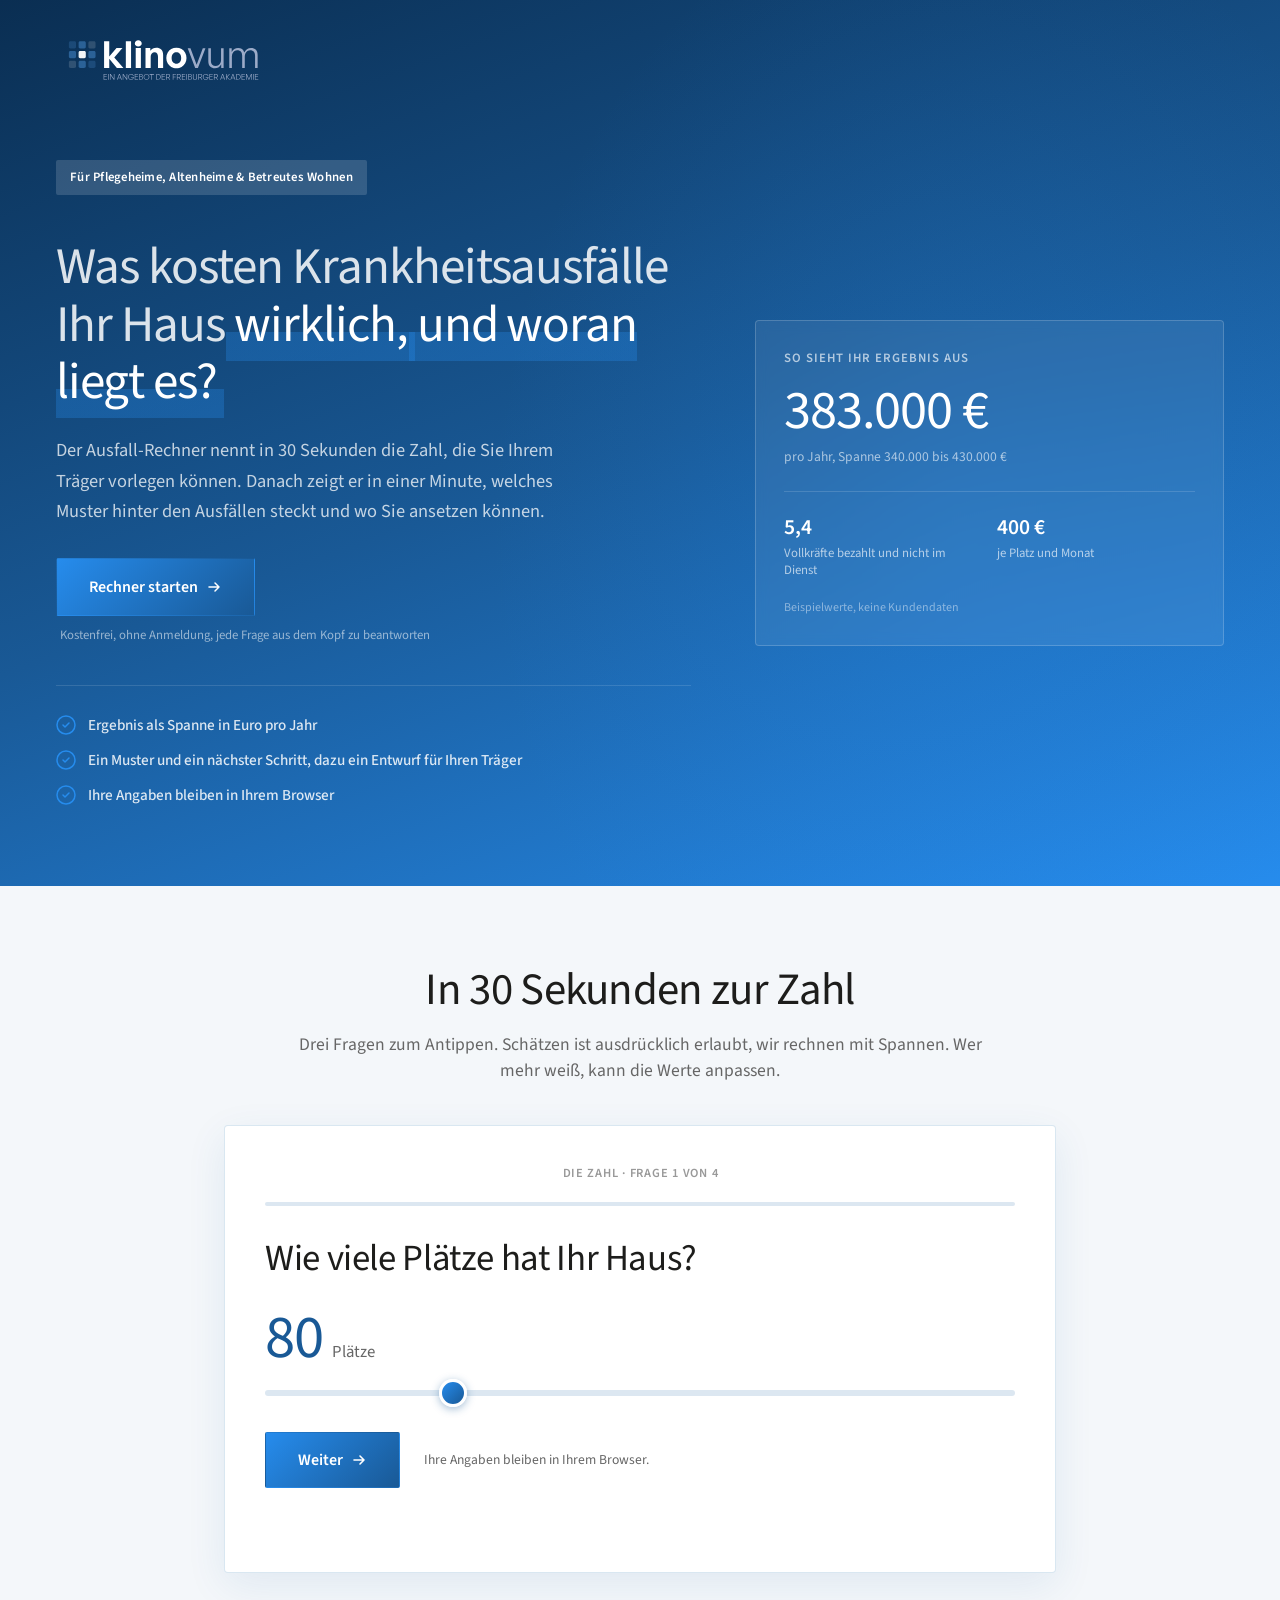
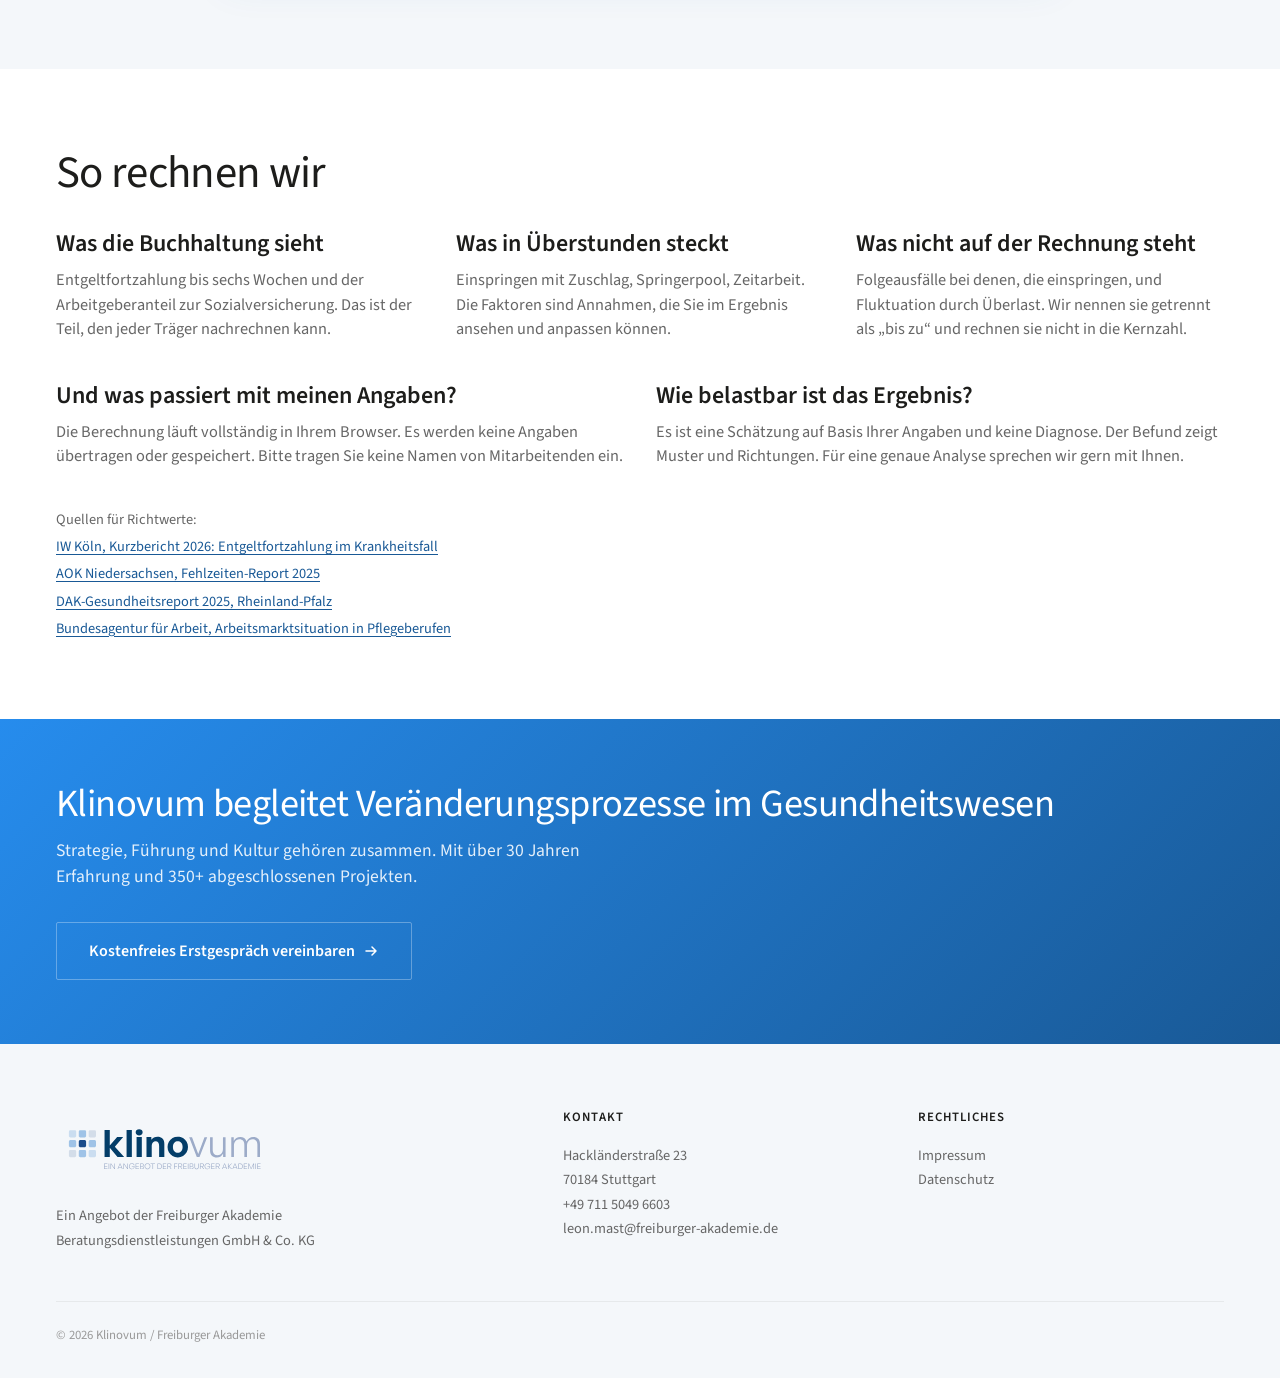
==== commit fe28cfec: "Ausfall-Rechner: Eingabe und Ausgabe stark gekuerzt Stufe 1: 3 statt 5 Fragen (Plaetze entfallen mit" ====
--- a/landingpage/ausfallrechner/index.html
+++ b/landingpage/ausfallrechner/index.html
@@ -4,7 +4,7 @@
   <meta charset="UTF-8">
   <meta name="viewport" content="width=device-width, initial-scale=1.0">
   <title>Ausfall-Rechner für Pflegeeinrichtungen | Klinovum</title>
-  <meta name="description" content="Was kosten Krankheitsausfälle Ihr Pflegeheim wirklich, und woran liegt es? Der Ausfall-Rechner nennt in 90 Sekunden die Zahl und zeigt danach das Muster dahinter.">
+  <meta name="description" content="Was kosten Krankheitsausfälle Ihr Pflegeheim wirklich, und woran liegt es? Der Ausfall-Rechner nennt in 30 Sekunden die Zahl und zeigt danach das Muster dahinter.">
   <!-- Vorschau-Stand: noch nicht für Suchmaschinen freigeben, bis Leon die Seite abgenommen hat -->
   <meta name="robots" content="noindex, nofollow">
   <meta name="theme-color" content="#163a64">
@@ -15,7 +15,7 @@
   <meta property="og:locale" content="de_DE">
   <meta property="og:site_name" content="Klinovum">
   <meta property="og:title" content="Ausfall-Rechner für Pflegeeinrichtungen | Klinovum">
-  <meta property="og:description" content="Was kosten Krankheitsausfälle Ihr Haus wirklich? Die Zahl in 90 Sekunden, das Muster dahinter in fünf Minuten.">
+  <meta property="og:description" content="Was kosten Krankheitsausfälle Ihr Haus wirklich? Die Zahl in 30 Sekunden, das Muster dahinter in einer Minute.">
   <meta property="og:url" content="https://klinovum.de/ausfallrechner">
 
   <link rel="icon" href="../assets/favicon.ico" sizes="any">
@@ -47,14 +47,14 @@
           <div>
             <div class="hero-qualifier"><span class="badge badge-blue">Für Pflegeheime, Altenheime &amp; Betreutes Wohnen</span></div>
             <h1>Was kosten Krankheitsausfälle Ihr Haus <span class="h1-accent">wirklich,</span> <span class="h1-accent">und woran liegt es?</span></h1>
-            <p class="hero-sub">Der Ausfall-Rechner nennt in 90 Sekunden die Zahl, die Sie Ihrem Träger vorlegen können. Danach zeigt er in wenigen Minuten, welches Muster hinter den Ausfällen steckt und wo Sie ansetzen können.</p>
+            <p class="hero-sub">Der Ausfall-Rechner nennt in 30 Sekunden die Zahl, die Sie Ihrem Träger vorlegen können. Danach zeigt er in einer Minute, welches Muster hinter den Ausfällen steckt und wo Sie ansetzen können.</p>
             <div class="rc-hero-actions">
               <a href="#rechner" class="btn btn-primary" data-rc-start>Rechner starten <svg width="16" height="16" viewBox="0 0 16 16" fill="none" aria-hidden="true"><path d="M3 8h10M9 4l4 4-4 4" stroke="currentColor" stroke-width="1.5" stroke-linecap="round" stroke-linejoin="round"/></svg></a>
               <span class="rc-hero-note">Kostenfrei, ohne Anmeldung, jede Frage aus dem Kopf zu beantworten</span>
             </div>
             <div class="rc-proof">
-              <div class="rc-proof-item"><svg width="20" height="20" viewBox="0 0 20 20" fill="none" aria-hidden="true"><path d="M7 10l2 2 4-4" stroke="#268ced" stroke-width="1.5" stroke-linecap="round" stroke-linejoin="round"/><circle cx="10" cy="10" r="9" stroke="#268ced" stroke-width="1.5"/></svg><span>Ergebnis als Spanne in Euro pro Jahr und pro Platz</span></div>
-              <div class="rc-proof-item"><svg width="20" height="20" viewBox="0 0 20 20" fill="none" aria-hidden="true"><path d="M7 10l2 2 4-4" stroke="#268ced" stroke-width="1.5" stroke-linecap="round" stroke-linejoin="round"/><circle cx="10" cy="10" r="9" stroke="#268ced" stroke-width="1.5"/></svg><span>Entwurf für Ihren Träger zum Weitergeben</span></div>
+              <div class="rc-proof-item"><svg width="20" height="20" viewBox="0 0 20 20" fill="none" aria-hidden="true"><path d="M7 10l2 2 4-4" stroke="#268ced" stroke-width="1.5" stroke-linecap="round" stroke-linejoin="round"/><circle cx="10" cy="10" r="9" stroke="#268ced" stroke-width="1.5"/></svg><span>Ergebnis als Spanne in Euro pro Jahr</span></div>
+              <div class="rc-proof-item"><svg width="20" height="20" viewBox="0 0 20 20" fill="none" aria-hidden="true"><path d="M7 10l2 2 4-4" stroke="#268ced" stroke-width="1.5" stroke-linecap="round" stroke-linejoin="round"/><circle cx="10" cy="10" r="9" stroke="#268ced" stroke-width="1.5"/></svg><span>Ein Muster und ein nächster Schritt, dazu ein Entwurf für Ihren Träger</span></div>
               <div class="rc-proof-item"><svg width="20" height="20" viewBox="0 0 20 20" fill="none" aria-hidden="true"><path d="M7 10l2 2 4-4" stroke="#268ced" stroke-width="1.5" stroke-linecap="round" stroke-linejoin="round"/><circle cx="10" cy="10" r="9" stroke="#268ced" stroke-width="1.5"/></svg><span>Ihre Angaben bleiben in Ihrem Browser</span></div>
             </div>
           </div>
@@ -65,8 +65,6 @@
             <div class="rc-sample-grid">
               <div><b>5,4</b><span>Vollkräfte bezahlt und nicht im Dienst</span></div>
               <div><b>400 €</b><span>je Platz und Monat</span></div>
-              <div><b>43.000 €</b><span>ist ein Prozentpunkt Krankenstand wert</span></div>
-              <div><b>Spirale</b><span>Ihr Muster, mit drei Hebeln</span></div>
             </div>
             <p class="rc-sample-tag">Beispielwerte, keine Kundendaten</p>
           </aside>
@@ -80,8 +78,8 @@
       <div class="page-padding">
         <div class="container">
           <div class="rc-intro">
-            <h2>Rechnen Sie nach, in 90 Sekunden</h2>
-            <p>Fünf Karten zum Antippen. Schätzen ist ausdrücklich erlaubt, wir rechnen mit Spannen. Wer mehr weiß, kann die Werte anpassen.</p>
+            <h2>In 30 Sekunden zur Zahl</h2>
+            <p>Drei Fragen zum Antippen. Schätzen ist ausdrücklich erlaubt, wir rechnen mit Spannen. Wer mehr weiß, kann die Werte anpassen.</p>
           </div>
           <div class="rc-card" id="rc-stage" aria-live="polite">
             <noscript><p>Für den Rechner wird JavaScript benötigt. Ohne JavaScript sprechen Sie uns gern direkt an: <a href="../erstgesprach">Erstgespräch vereinbaren</a>.</p></noscript>
--- a/landingpage/ausfallrechner/rechner.css
+++ b/landingpage/ausfallrechner/rechner.css
@@ -138,6 +138,15 @@
 .rc-next h3 { margin-bottom: 0.4rem; }
 .rc-next-actions { display: flex; flex-wrap: wrap; gap: 0.75rem; }
 
+/* ---------- Schlanke Ausgabe ---------- */
+.rc-tiles-2 { grid-template-columns: repeat(2, minmax(0, 1fr)); }
+.rc-summary { font-size: 1.05rem; line-height: 1.6; }
+.rc-summary b { color: var(--primary); font-weight: 600; }
+.rc-lever-main { font-size: 1.3rem; line-height: 1.4; }
+.rc-assume > :not(summary) { margin-bottom: 1rem; }
+.rc-assume .rc-stack { margin-top: 0.25rem; }
+.rc-assume .rc-letter { margin-top: 0.25rem; }
+
 /* ---------- Zwischenstand ---------- */
 .rc-fact { background: var(--bg-light); padding: 1.25rem 1.4rem; border-radius: var(--radius); display: grid; gap: 0.5rem; }
 .rc-fact p { font-size: 1.05rem; }
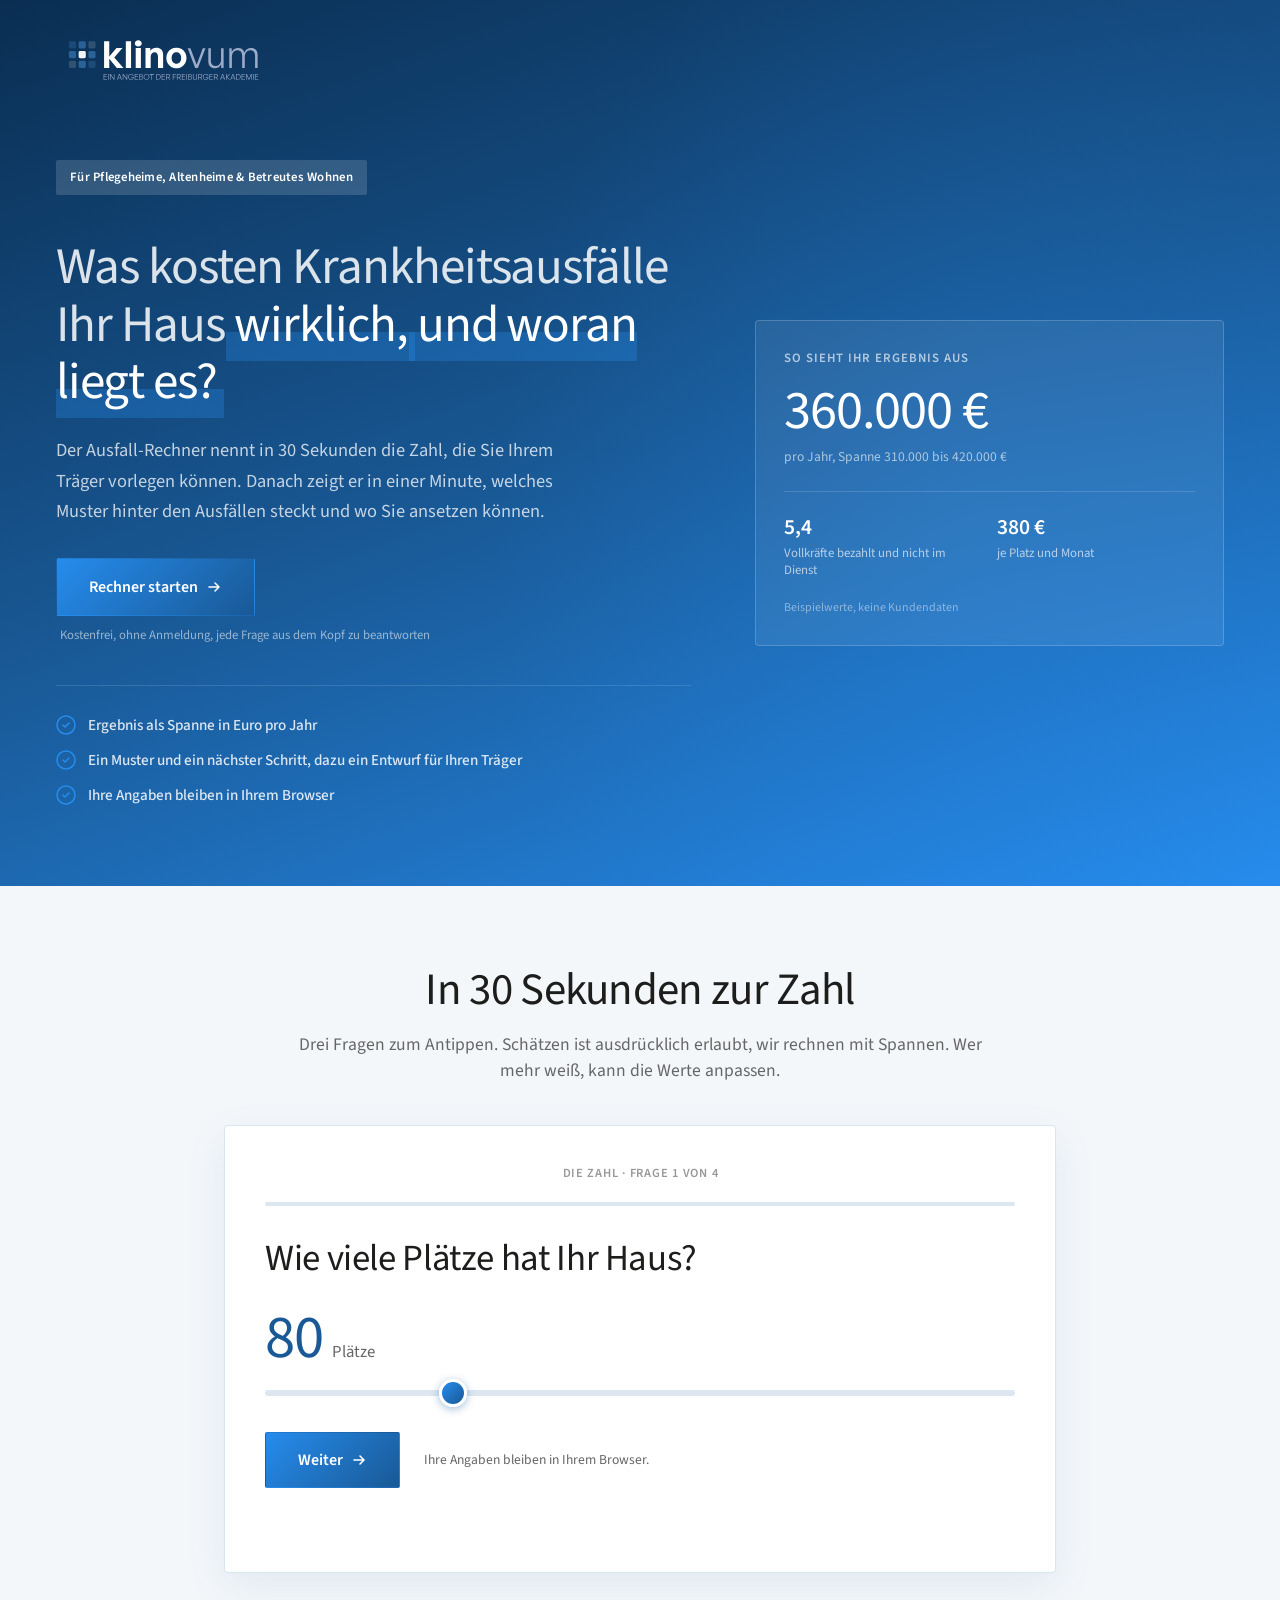
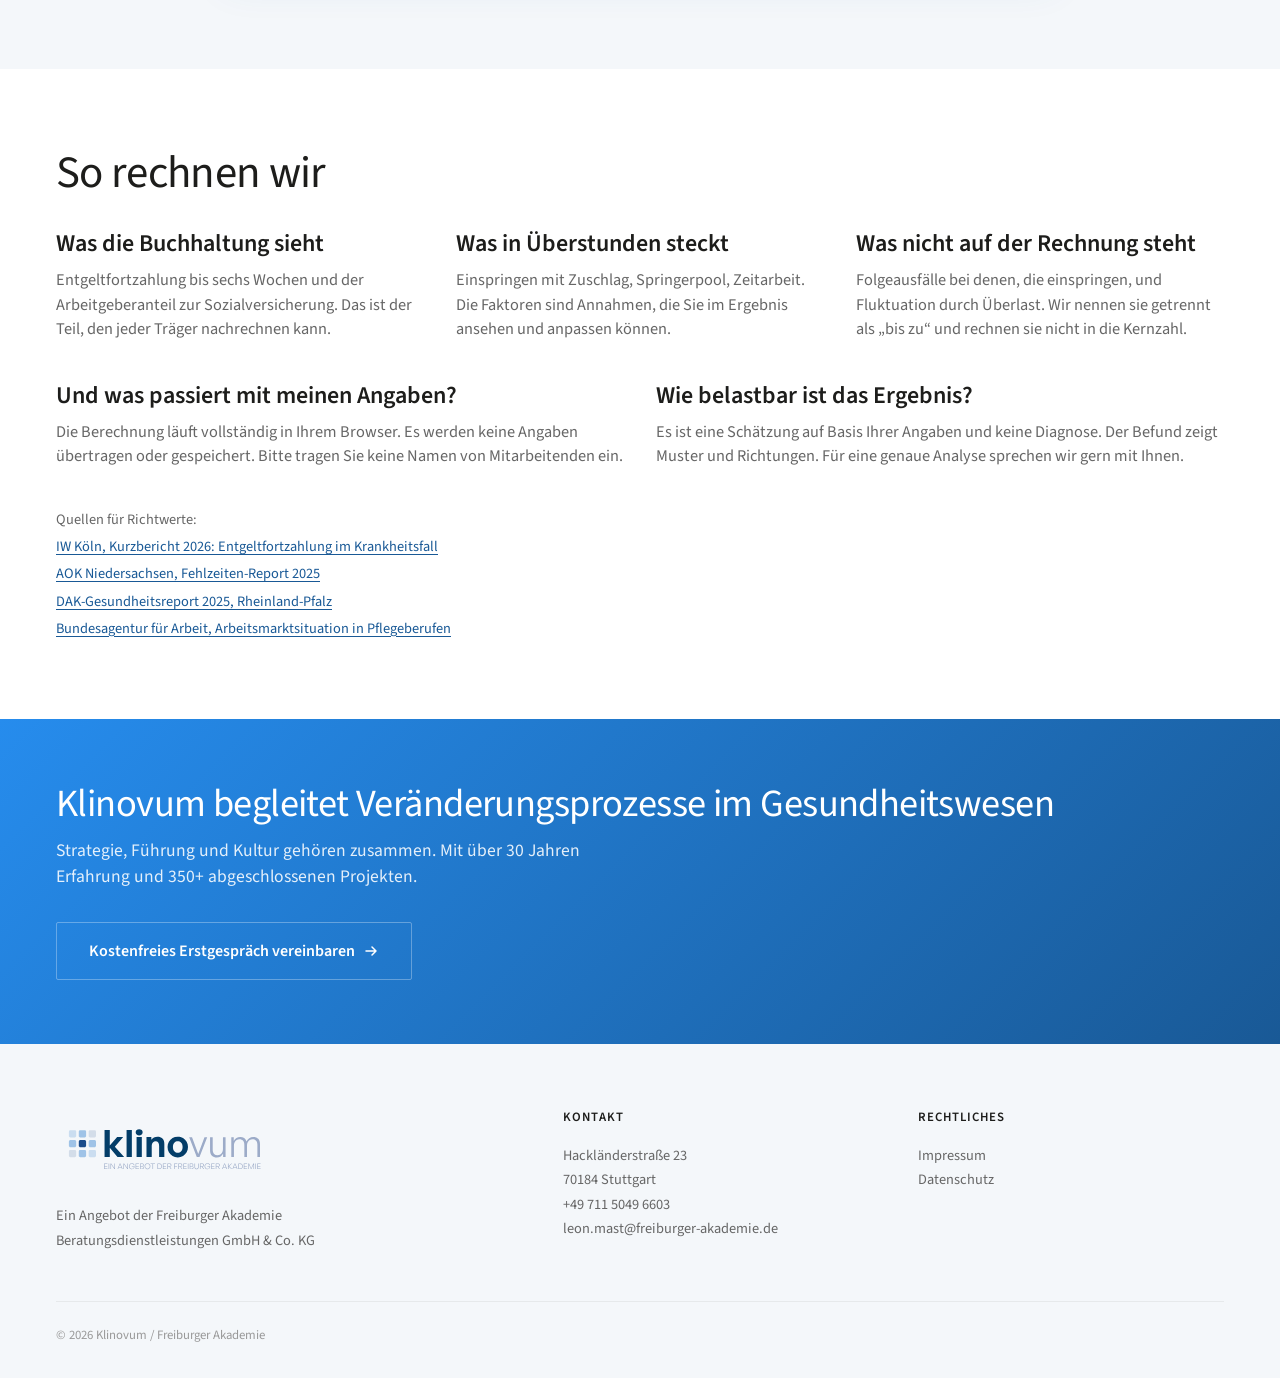
==== commit 38c6f619: "Ausfall-Rechner: Annahmen aus Quellen hergeleitet, Spanne ehrlicher, Herkunft sichtbar Kosten je Vol" ====
--- a/landingpage/ausfallrechner/index.html
+++ b/landingpage/ausfallrechner/index.html
@@ -60,11 +60,11 @@
           </div>
           <aside class="rc-sample" aria-label="Beispiel eines Ergebnisses">
             <h4>So sieht Ihr Ergebnis aus</h4>
-            <div class="rc-sample-num">383.000 €</div>
-            <p class="rc-sample-range">pro Jahr, Spanne 340.000 bis 430.000 €</p>
+            <div class="rc-sample-num">360.000 €</div>
+            <p class="rc-sample-range">pro Jahr, Spanne 310.000 bis 420.000 €</p>
             <div class="rc-sample-grid">
               <div><b>5,4</b><span>Vollkräfte bezahlt und nicht im Dienst</span></div>
-              <div><b>400 €</b><span>je Platz und Monat</span></div>
+              <div><b>380 €</b><span>je Platz und Monat</span></div>
             </div>
             <p class="rc-sample-tag">Beispielwerte, keine Kundendaten</p>
           </aside>
--- a/landingpage/ausfallrechner/rechner.css
+++ b/landingpage/ausfallrechner/rechner.css
@@ -147,6 +147,15 @@
 .rc-assume .rc-stack { margin-top: 0.25rem; }
 .rc-assume .rc-letter { margin-top: 0.25rem; }
 
+/* ---------- Herkunft der Annahmen ---------- */
+.rc-src-h { margin-top: 0.5rem; }
+.rc-src { display: grid; gap: 0.9rem; }
+.rc-src li { display: grid; gap: 0.25rem; font-size: 0.92rem; line-height: 1.45; }
+.rc-src-t { color: var(--grey); }
+.rc-srctag { display: inline-block; font-size: 0.7rem; font-weight: 600; letter-spacing: 0.05em; text-transform: uppercase; padding: 0.1rem 0.45rem; border-radius: var(--radius); width: fit-content; }
+.rc-srctag.ok { background: var(--bg-badge); color: var(--primary); }
+.rc-srctag.assume { background: #fdf0d8; color: #8a5a00; }
+
 /* ---------- Zwischenstand ---------- */
 .rc-fact { background: var(--bg-light); padding: 1.25rem 1.4rem; border-radius: var(--radius); display: grid; gap: 0.5rem; }
 .rc-fact p { font-size: 1.05rem; }
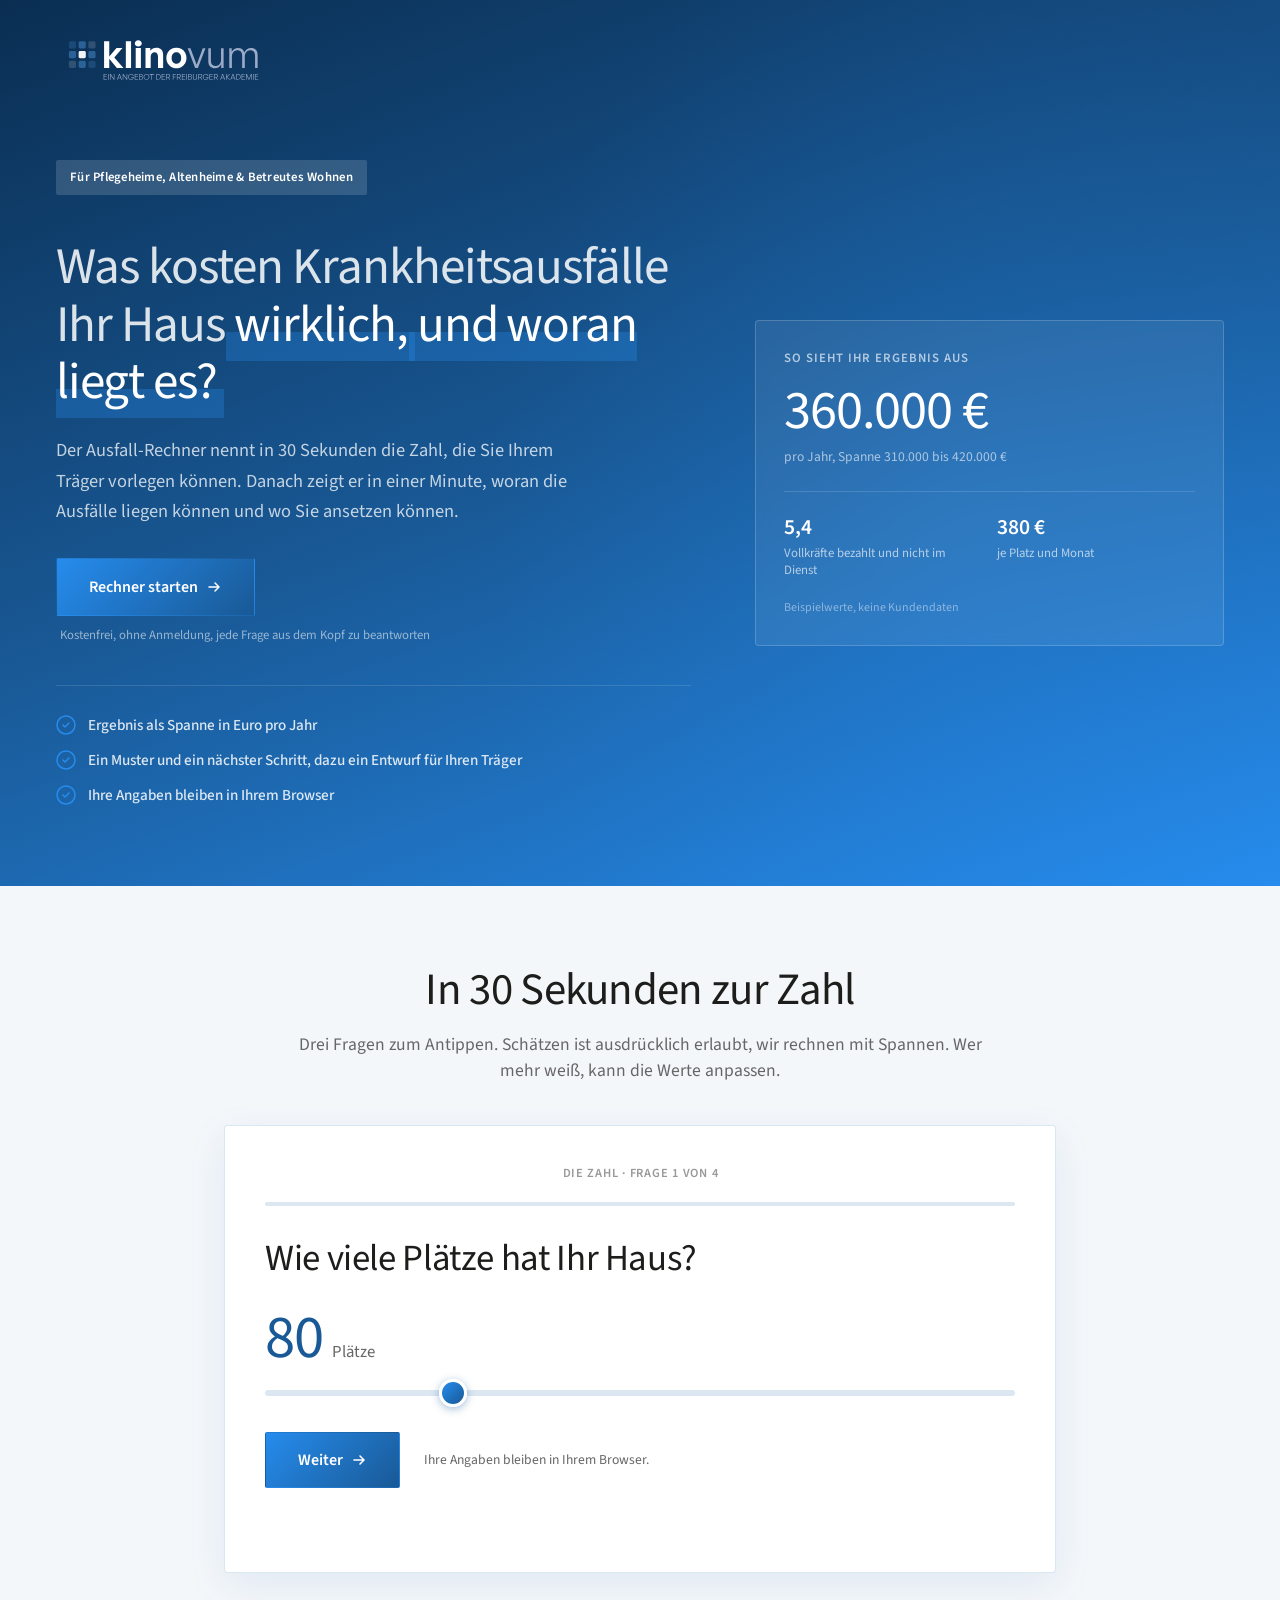
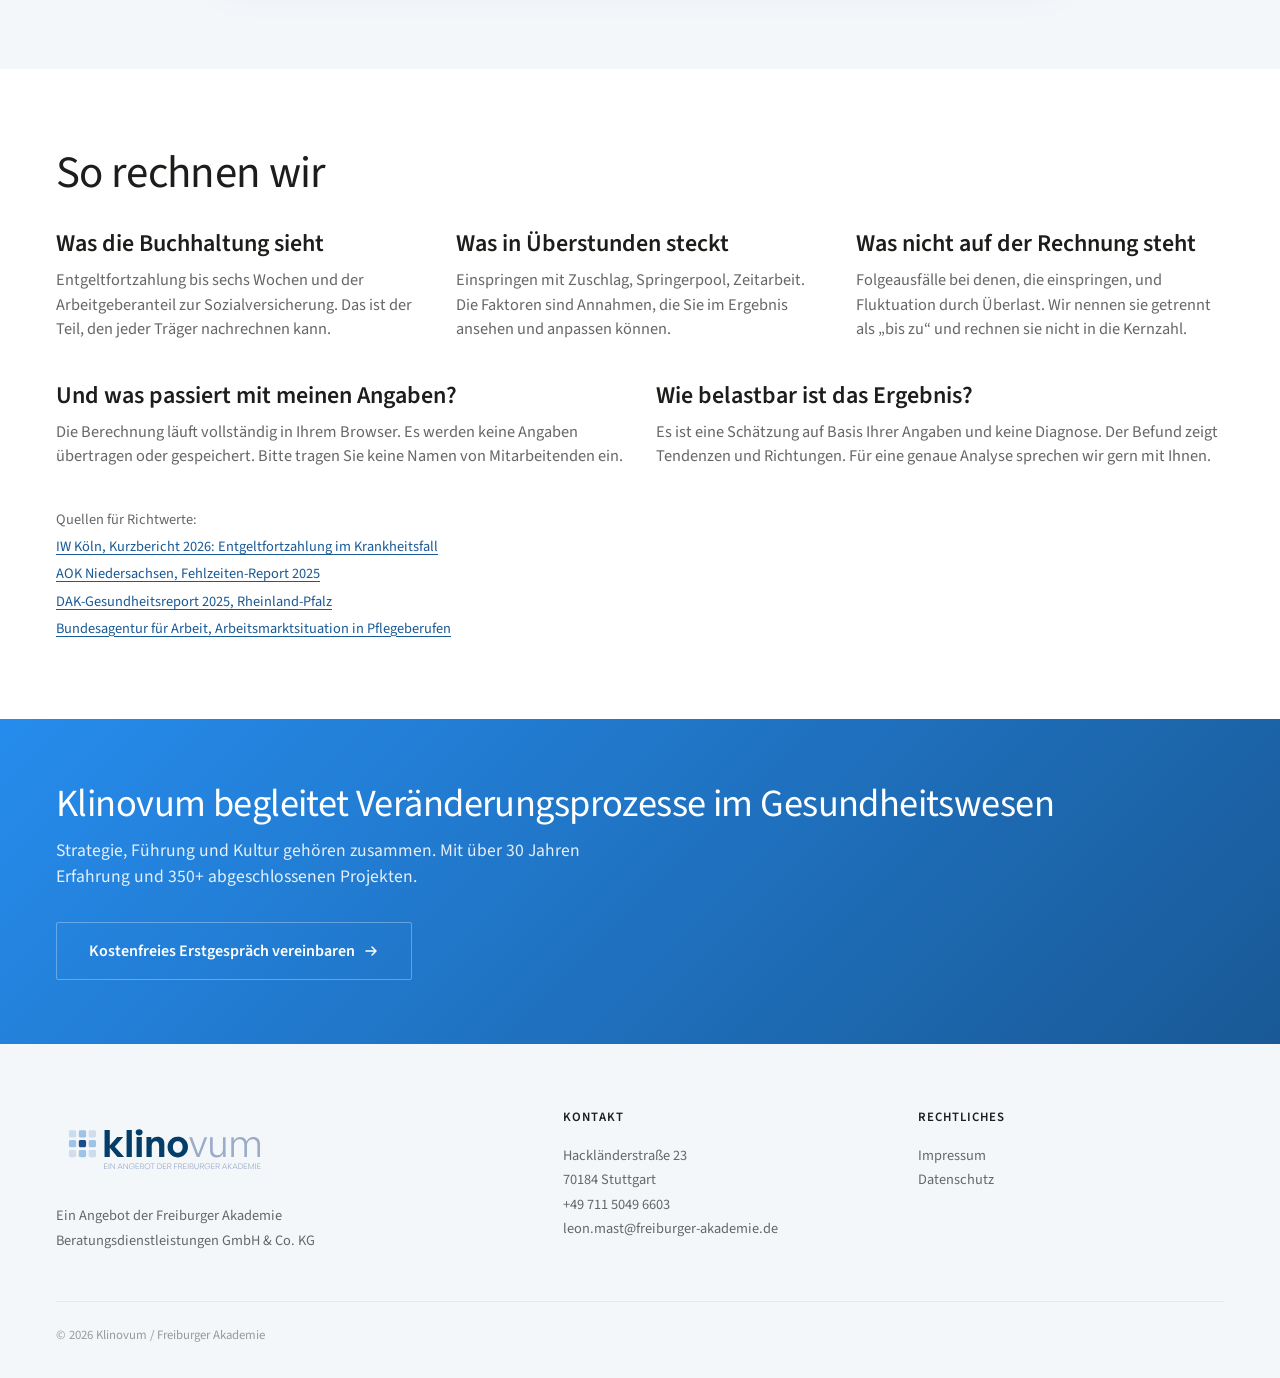
==== commit 6f420d9f: "Ausfall-Rechner: 'Muster-Check' durch 'Ursachen herausfinden' ersetzen Der Begriff war fuer Pflegele" ====
--- a/landingpage/ausfallrechner/index.html
+++ b/landingpage/ausfallrechner/index.html
@@ -4,7 +4,7 @@
   <meta charset="UTF-8">
   <meta name="viewport" content="width=device-width, initial-scale=1.0">
   <title>Ausfall-Rechner für Pflegeeinrichtungen | Klinovum</title>
-  <meta name="description" content="Was kosten Krankheitsausfälle Ihr Pflegeheim wirklich, und woran liegt es? Der Ausfall-Rechner nennt in 30 Sekunden die Zahl und zeigt danach das Muster dahinter.">
+  <meta name="description" content="Was kosten Krankheitsausfälle Ihr Pflegeheim wirklich, und woran liegt es? Der Ausfall-Rechner nennt in 30 Sekunden die Zahl und zeigt danach, woran es liegen kann.">
   <!-- Vorschau-Stand: noch nicht für Suchmaschinen freigeben, bis Leon die Seite abgenommen hat -->
   <meta name="robots" content="noindex, nofollow">
   <meta name="theme-color" content="#163a64">
@@ -15,7 +15,7 @@
   <meta property="og:locale" content="de_DE">
   <meta property="og:site_name" content="Klinovum">
   <meta property="og:title" content="Ausfall-Rechner für Pflegeeinrichtungen | Klinovum">
-  <meta property="og:description" content="Was kosten Krankheitsausfälle Ihr Haus wirklich? Die Zahl in 30 Sekunden, das Muster dahinter in einer Minute.">
+  <meta property="og:description" content="Was kosten Krankheitsausfälle Ihr Haus wirklich? Die Zahl in 30 Sekunden, die Ursachen in einer Minute.">
   <meta property="og:url" content="https://klinovum.de/ausfallrechner">
 
   <link rel="icon" href="../assets/favicon.ico" sizes="any">
@@ -47,7 +47,7 @@
           <div>
             <div class="hero-qualifier"><span class="badge badge-blue">Für Pflegeheime, Altenheime &amp; Betreutes Wohnen</span></div>
             <h1>Was kosten Krankheitsausfälle Ihr Haus <span class="h1-accent">wirklich,</span> <span class="h1-accent">und woran liegt es?</span></h1>
-            <p class="hero-sub">Der Ausfall-Rechner nennt in 30 Sekunden die Zahl, die Sie Ihrem Träger vorlegen können. Danach zeigt er in einer Minute, welches Muster hinter den Ausfällen steckt und wo Sie ansetzen können.</p>
+            <p class="hero-sub">Der Ausfall-Rechner nennt in 30 Sekunden die Zahl, die Sie Ihrem Träger vorlegen können. Danach zeigt er in einer Minute, woran die Ausfälle liegen können und wo Sie ansetzen können.</p>
             <div class="rc-hero-actions">
               <a href="#rechner" class="btn btn-primary" data-rc-start>Rechner starten <svg width="16" height="16" viewBox="0 0 16 16" fill="none" aria-hidden="true"><path d="M3 8h10M9 4l4 4-4 4" stroke="currentColor" stroke-width="1.5" stroke-linecap="round" stroke-linejoin="round"/></svg></a>
               <span class="rc-hero-note">Kostenfrei, ohne Anmeldung, jede Frage aus dem Kopf zu beantworten</span>
@@ -99,7 +99,7 @@
           </div>
           <div class="rc-info-grid" style="margin-top:2.5rem">
             <div><h3>Und was passiert mit meinen Angaben?</h3><p>Die Berechnung läuft vollständig in Ihrem Browser. Es werden keine Angaben übertragen oder gespeichert. Bitte tragen Sie keine Namen von Mitarbeitenden ein.</p></div>
-            <div><h3>Wie belastbar ist das Ergebnis?</h3><p>Es ist eine Schätzung auf Basis Ihrer Angaben und keine Diagnose. Der Befund zeigt Muster und Richtungen. Für eine genaue Analyse sprechen wir gern mit Ihnen.</p></div>
+            <div><h3>Wie belastbar ist das Ergebnis?</h3><p>Es ist eine Schätzung auf Basis Ihrer Angaben und keine Diagnose. Der Befund zeigt Tendenzen und Richtungen. Für eine genaue Analyse sprechen wir gern mit Ihnen.</p></div>
           </div>
           <div class="rc-sources">
             <span>Quellen für Richtwerte:</span>
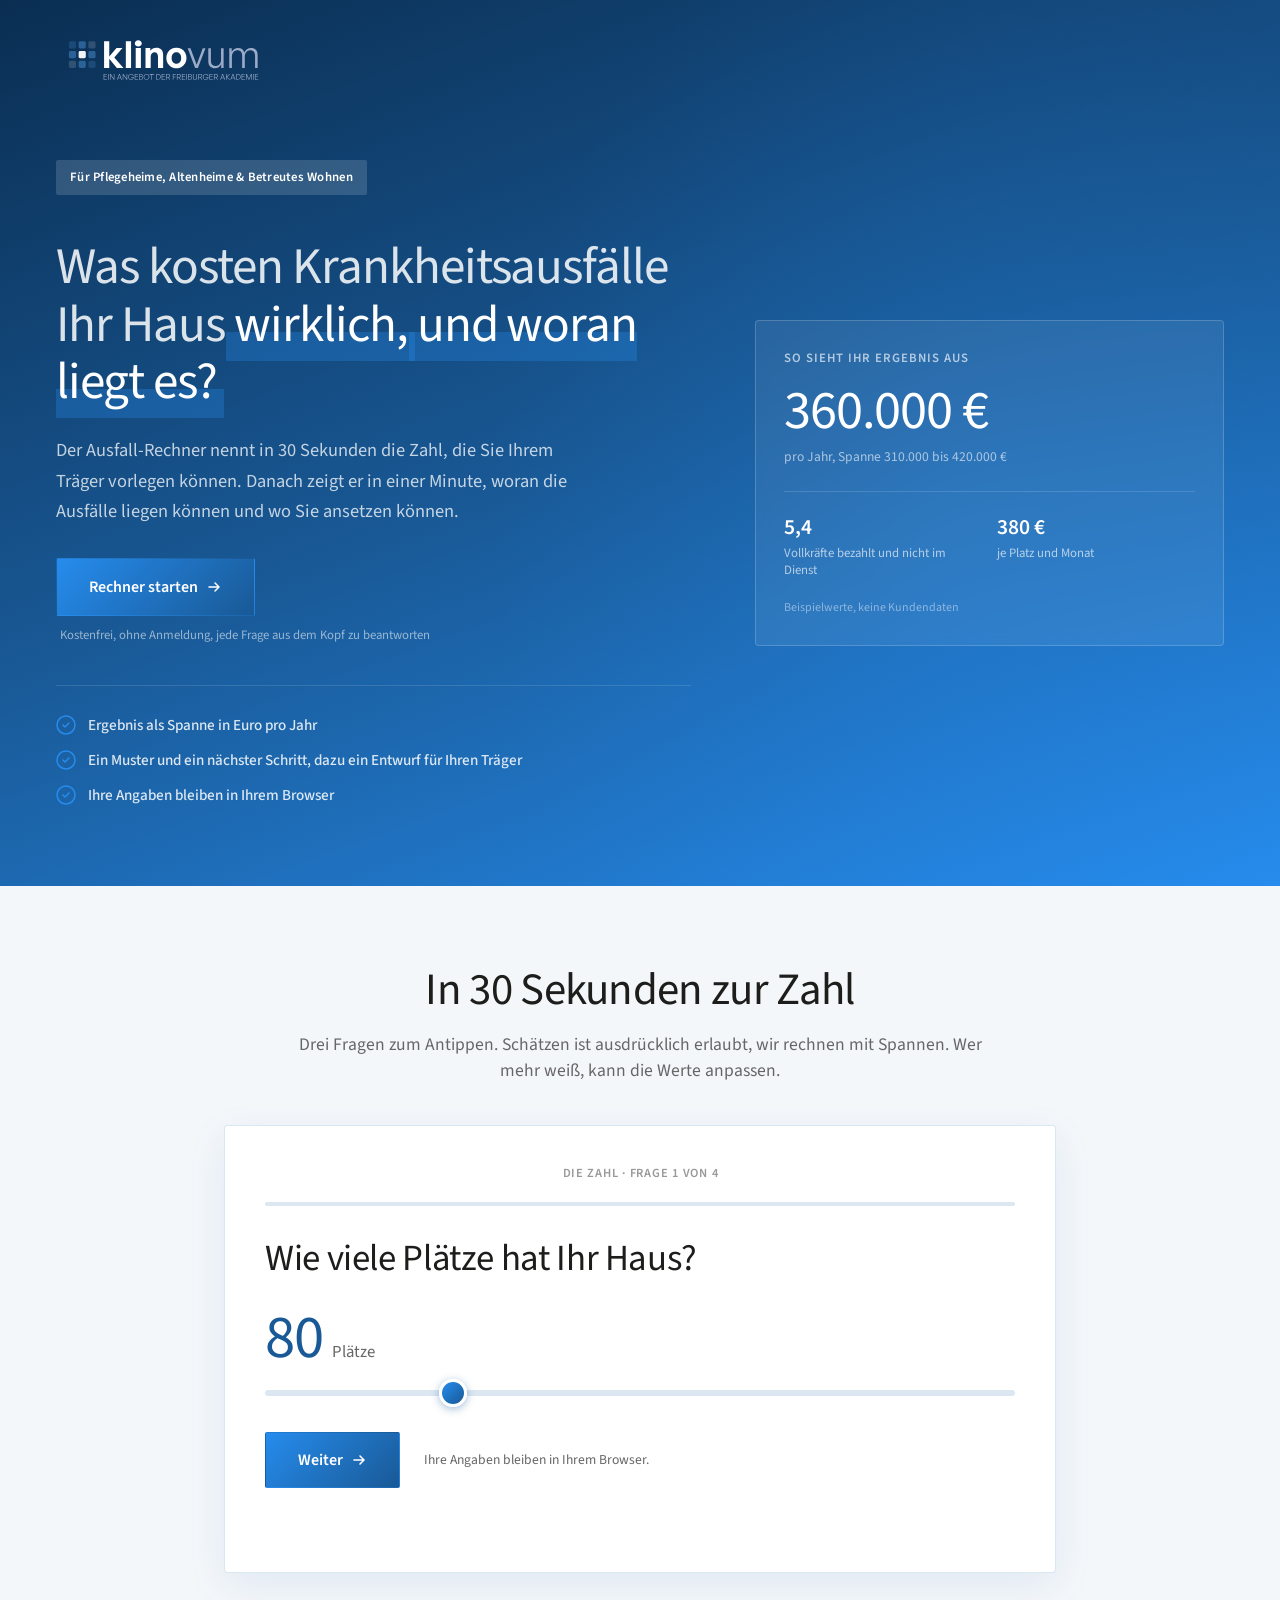
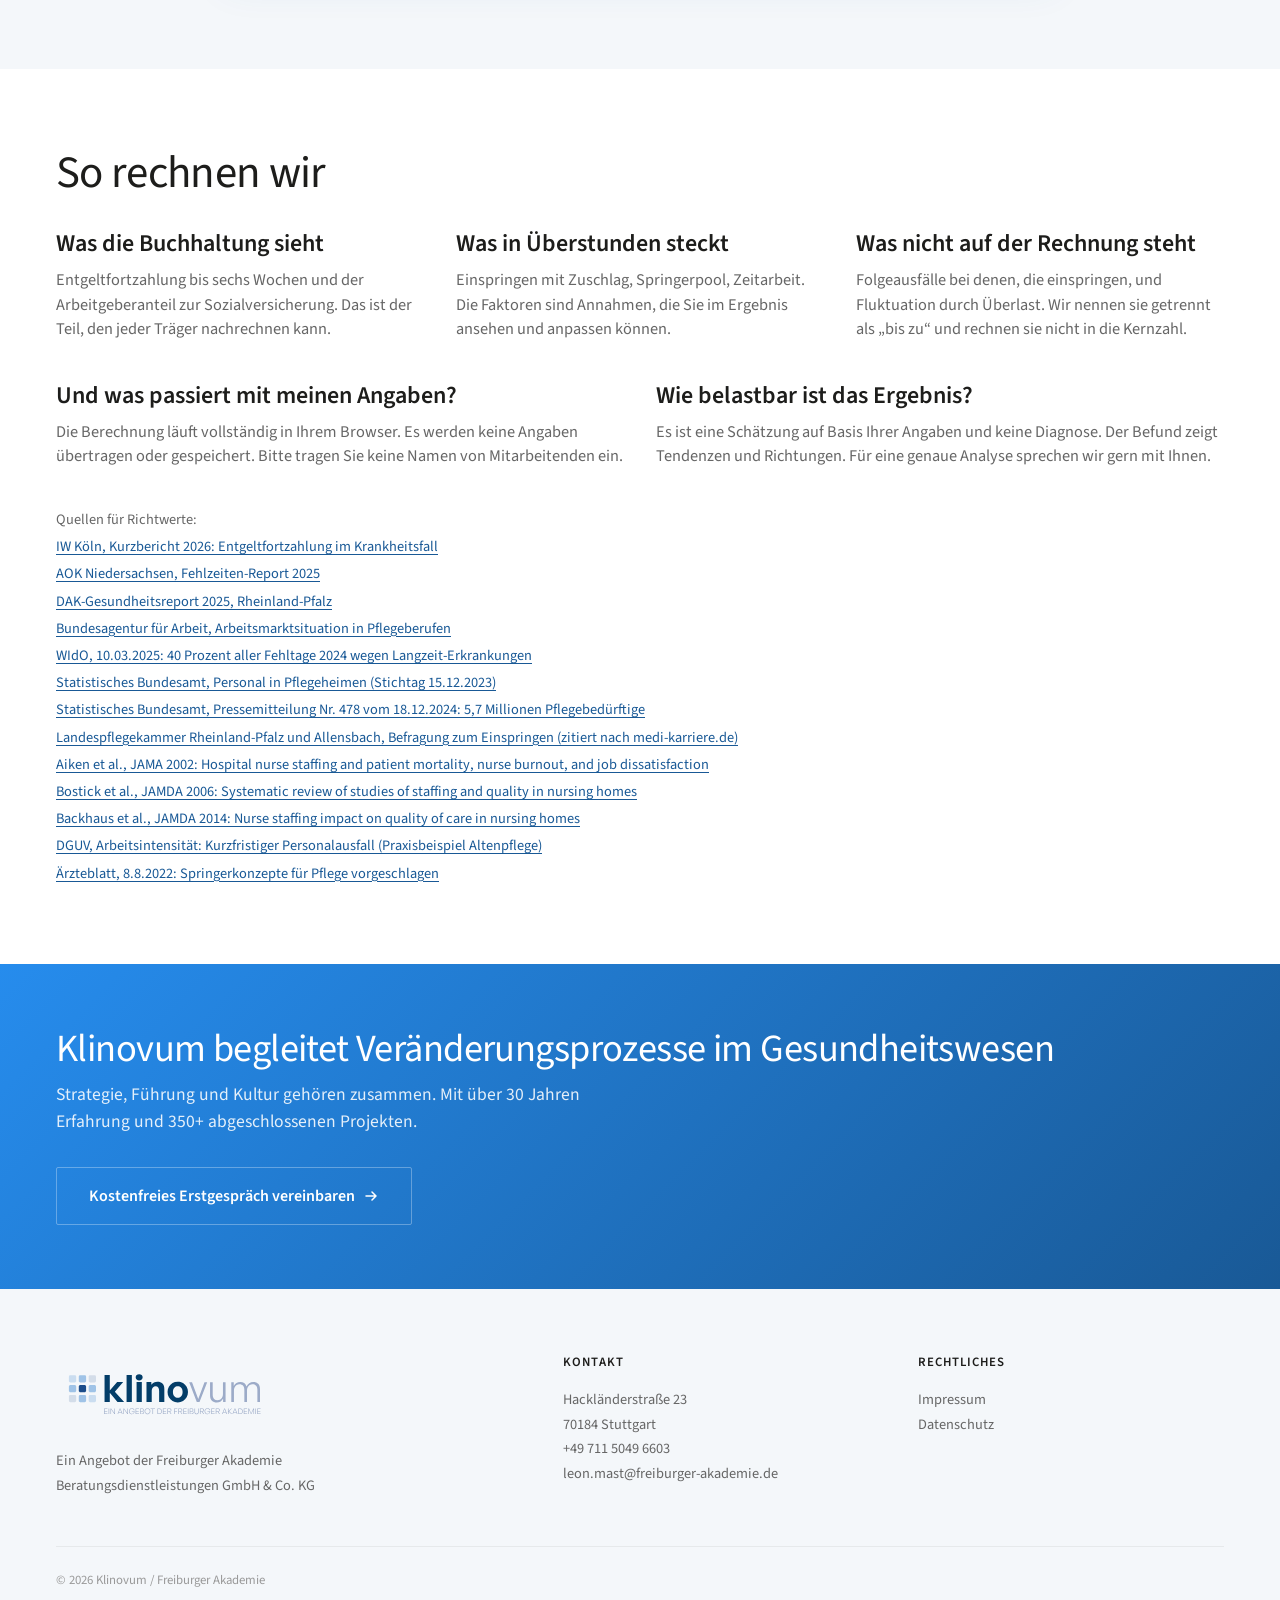
==== commit 1b9fa92a: "Ausfall-Rechner: Auswirkungen jenseits von Euro mit Quellen, belegte Annahmen, groesserer Tipp-Regle" ====
--- a/landingpage/ausfallrechner/index.html
+++ b/landingpage/ausfallrechner/index.html
@@ -107,6 +107,15 @@
             <a href="https://www.aok.de/pp/fileadmin/bereiche/niedersachsen/Pressemitteilungen/2025/Pressemitteilung_AOKN_Fehlzeiten-Report.pdf" target="_blank" rel="noopener">AOK Niedersachsen, Fehlzeiten-Report 2025</a>
             <a href="https://www.dak.de/presse/landesthemen/rheinland-pfalz/gesundheitsreport/erkaeltungswelle-haelt-krankenstand-in-rheinland-pfalz-auf-hohem-niveau_144968" target="_blank" rel="noopener">DAK-Gesundheitsreport 2025, Rheinland-Pfalz</a>
             <a href="https://statistik.arbeitsagentur.de/DE/Statischer-Content/Statistiken/Themen-im-Fokus/Berufe/Generische-Publikationen/Arbeitsmarktsituation-in-Pflegeberufen.pdf" target="_blank" rel="noopener">Bundesagentur für Arbeit, Arbeitsmarktsituation in Pflegeberufen</a>
+            <a href="https://www.wido.de/news-presse/pressemitteilungen/2025/40-prozent-aller-fehltage-2024-wegen-langzeit-erkrankungen/" target="_blank" rel="noopener">WIdO, 10.03.2025: 40 Prozent aller Fehltage 2024 wegen Langzeit-Erkrankungen</a>
+            <a href="https://www.destatis.de/DE/Themen/Gesellschaft-Umwelt/Gesundheit/Pflege/Tabellen/personal-pflegeeinrichtungen.html" target="_blank" rel="noopener">Statistisches Bundesamt, Personal in Pflegeheimen (Stichtag 15.12.2023)</a>
+            <a href="https://www.destatis.de/DE/Presse/Pressemitteilungen/2024/12/PD24_478_224.html" target="_blank" rel="noopener">Statistisches Bundesamt, Pressemitteilung Nr. 478 vom 18.12.2024: 5,7 Millionen Pflegebedürftige</a>
+            <a href="https://www.medi-karriere.de/magazin/einspringen-aus-dem-frei-noch-immer-die-regel/" target="_blank" rel="noopener">Landespflegekammer Rheinland-Pfalz und Allensbach, Befragung zum Einspringen (zitiert nach medi-karriere.de)</a>
+            <a href="https://pubmed.ncbi.nlm.nih.gov/12387650/" target="_blank" rel="noopener">Aiken et al., JAMA 2002: Hospital nurse staffing and patient mortality, nurse burnout, and job dissatisfaction</a>
+            <a href="https://pubmed.ncbi.nlm.nih.gov/16843237/" target="_blank" rel="noopener">Bostick et al., JAMDA 2006: Systematic review of studies of staffing and quality in nursing homes</a>
+            <a href="https://www.sciencedirect.com/science/article/abs/pii/S1525861013007962" target="_blank" rel="noopener">Backhaus et al., JAMDA 2014: Nurse staffing impact on quality of care in nursing homes</a>
+            <a href="https://dguv.de/fb-gesundheitimbetrieb/sachgebiete/sg-psyche/erfahrungsschatz/arbeitsorganisation/arbeitsintensitaet/index.jsp" target="_blank" rel="noopener">DGUV, Arbeitsintensität: Kurzfristiger Personalausfall (Praxisbeispiel Altenpflege)</a>
+            <a href="https://www.aerzteblatt.de/nachrichten/136531/Springerkonzepte-fuer-Pflege-vorgeschlagen" target="_blank" rel="noopener">Ärzteblatt, 8.8.2022: Springerkonzepte für Pflege vorgeschlagen</a>
           </div>
         </div>
       </div>
--- a/landingpage/ausfallrechner/rechner.css
+++ b/landingpage/ausfallrechner/rechner.css
@@ -154,7 +154,38 @@
 .rc-src-t { color: var(--grey); }
 .rc-srctag { display: inline-block; font-size: 0.7rem; font-weight: 600; letter-spacing: 0.05em; text-transform: uppercase; padding: 0.1rem 0.45rem; border-radius: var(--radius); width: fit-content; }
 .rc-srctag.ok { background: var(--bg-badge); color: var(--primary); }
-.rc-srctag.assume { background: #fdf0d8; color: #8a5a00; }
+.rc-srctag.assume { background: var(--bg-badge); color: var(--primary); }
+
+/* ---------- Auswertung: Maßnahmen und Gesprächsangebot ---------- */
+.rc-lvl { display: inline-block; font-size: 0.72rem; font-weight: 600; letter-spacing: 0.05em; text-transform: uppercase; padding: 0.15rem 0.55rem; border-radius: var(--radius); }
+.rc-lvl.hi { background: #f8e3df; color: #9c3320; }
+.rc-lvl.mid { background: #fdf0d8; color: #8a5a00; }
+.rc-lvl.lo { background: var(--bg-badge); color: var(--primary); }
+.rc-mb { display: grid; gap: 0.6rem; padding: 1.25rem 0 1.5rem; border-top: 1px solid var(--border); }
+.rc-mb-head { display: flex; flex-wrap: wrap; align-items: center; gap: 0.6rem; }
+.rc-prio { font-size: 0.8rem; font-weight: 700; letter-spacing: 0.06em; text-transform: uppercase; color: var(--primary); }
+.rc-mb-title { font-size: 1.3rem; font-weight: 600; line-height: 1.25; }
+.rc-mb-why { color: var(--grey); font-size: 1.02rem; line-height: 1.55; }
+.rc-mb-label { font-size: 0.8rem; font-weight: 700; letter-spacing: 0.06em; text-transform: uppercase; color: var(--black); margin-top: 0.4rem; }
+.rc-mb-steps { padding-left: 1.3rem; display: grid; gap: 0.5rem; font-size: 1.02rem; line-height: 1.5; }
+.rc-mb-meta { font-size: 0.95rem; line-height: 1.5; color: var(--grey); }
+.rc-mb-meta b { color: var(--black); font-weight: 600; }
+.rc-pitch { background: var(--bg-light); padding: 1.5rem 1.5rem 1.75rem; border-radius: var(--radius); border-top: 0; margin-top: 0.5rem; }
+.rc-pitch p { font-size: 1.02rem; line-height: 1.55; }
+.rc-pitch-list { display: grid; gap: 0.5rem; list-style: none; }
+.rc-pitch-list li { font-size: 1.02rem; line-height: 1.5; padding-left: 1.1rem; position: relative; }
+.rc-pitch-list li::before { content: ''; position: absolute; left: 0; top: 0.6em; width: 0.4rem; height: 0.4rem; border-radius: 50%; background: var(--primary-light); }
+.rc-pitch-cta { display: flex; flex-wrap: wrap; align-items: center; gap: 0.75rem 1.25rem; margin-top: 0.25rem; }
+.b-page .rc-pitch { background: var(--white); border: 1px solid var(--border); }
+
+/* ---------- Auswirkungen jenseits von Euro ---------- */
+.rc-fx { display: grid; gap: 0.4rem; padding: 1rem 0 1.1rem; border-top: 1px solid var(--border); }
+.rc-fx-title { font-size: 1.12rem; font-weight: 600; line-height: 1.3; }
+.rc-fx-text { font-size: 1.02rem; line-height: 1.55; }
+.rc-fx-proof { font-size: 0.9rem; line-height: 1.5; color: var(--grey); background: var(--bg-light); padding: 0.6rem 0.8rem; border-radius: var(--radius); }
+.rc-fx-tag { display: inline-block; font-size: 0.68rem; font-weight: 700; letter-spacing: 0.05em; text-transform: uppercase; background: var(--bg-badge); color: var(--primary); padding: 0.1rem 0.45rem; border-radius: var(--radius); margin-right: 0.4rem; }
+.rc-fx-src a, .rc-note a, .rc-mb-meta a { color: var(--primary); text-decoration: underline; text-underline-offset: 3px; }
+.b-page .rc-fx-proof { background: var(--white); border: 1px solid var(--border); }
 
 /* ---------- Zwischenstand ---------- */
 .rc-fact { background: var(--bg-light); padding: 1.25rem 1.4rem; border-radius: var(--radius); display: grid; gap: 0.5rem; }
@@ -170,7 +201,7 @@
 .rc-tiles-4 .rc-tile b { font-size: clamp(1.4rem, 2.6vw, 1.8rem); }
 .rc-section-in { display: grid; gap: 0.9rem; padding-top: 1.75rem; border-top: 1px solid var(--border); }
 .rc-section-in h3 { margin-bottom: 0; }
-.rc-thermo-row { display: grid; grid-template-columns: minmax(8rem, 15rem) 1fr 4.5rem; gap: 0.9rem; align-items: center; font-size: 0.98rem; }
+.rc-thermo-row { display: grid; grid-template-columns: minmax(8rem, 15rem) 1fr 9rem; gap: 0.9rem; align-items: center; font-size: 0.98rem; }
 .rc-thermo-bar { height: 14px; background: var(--bg-badge); border-radius: 7px; overflow: hidden; }
 .rc-thermo-bar i { display: block; height: 100%; border-radius: 7px; animation: rc-grow 0.9s cubic-bezier(0.16, 1, 0.3, 1) both; transform-origin: left; }
 .rc-thermo-bar i.lo { background: var(--primary-light); }
@@ -229,7 +260,7 @@
   .rc-tiles { grid-template-columns: repeat(2, minmax(0, 1fr)); }
   .rc-tile { padding: 0.9rem; }
   .rc-tile b { font-size: 1.35rem; }
-  .rc-thermo-row { grid-template-columns: 1fr 4.5rem; }
+  .rc-thermo-row { grid-template-columns: 1fr 8.5rem; }
   .rc-thermo-row .rc-thermo-name { grid-column: 1 / -1; font-weight: 600; }
   .rc-lever { grid-template-columns: 1fr; }
   .rc-typ { padding: 1.4rem; }
@@ -248,4 +279,6 @@
   .rc-typ { background: #195996 !important; -webkit-print-color-adjust: exact; print-color-adjust: exact; }
   .rc-thermo-bar i { -webkit-print-color-adjust: exact; print-color-adjust: exact; animation: none; }
   .rc-section-in { break-inside: avoid; }
-}
+  .rc-mb { break-inside: avoid; }
+  .rc-pitch-cta, .rc-softcta { display: none !important; }
+}
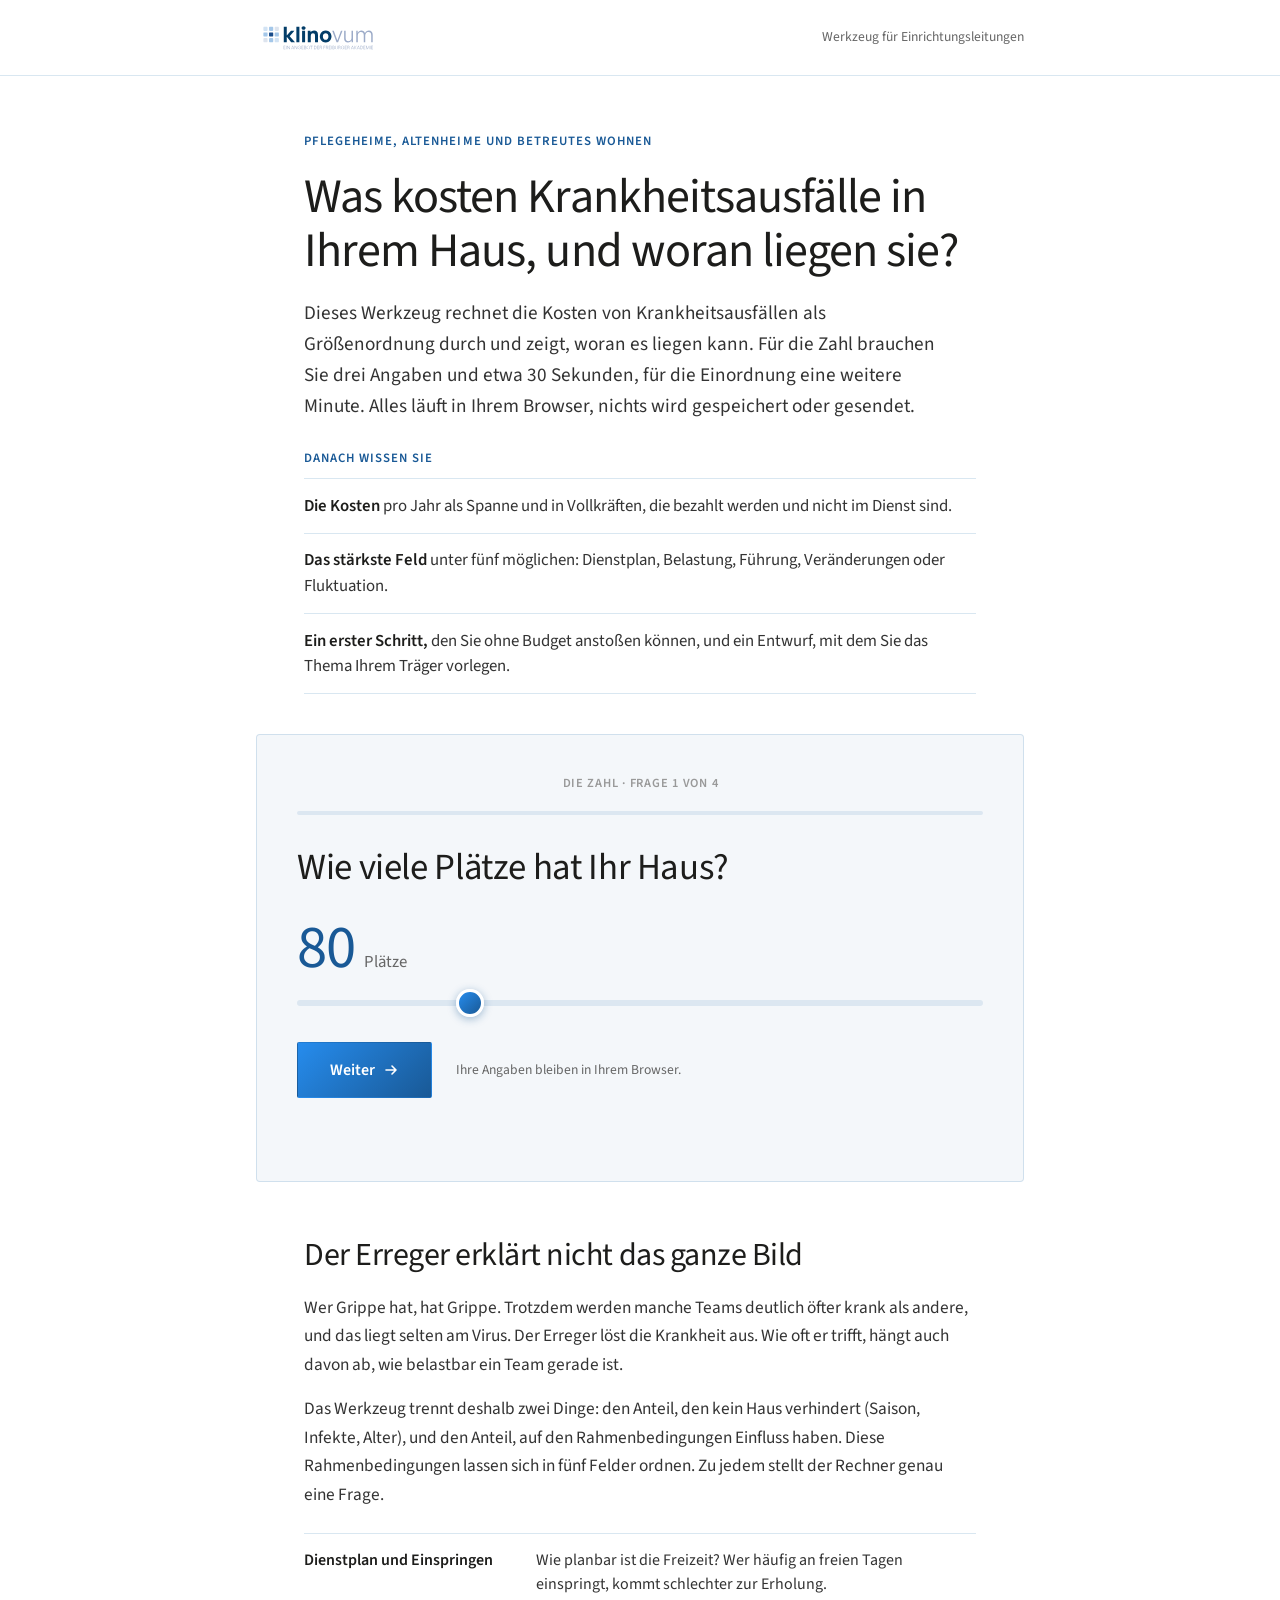
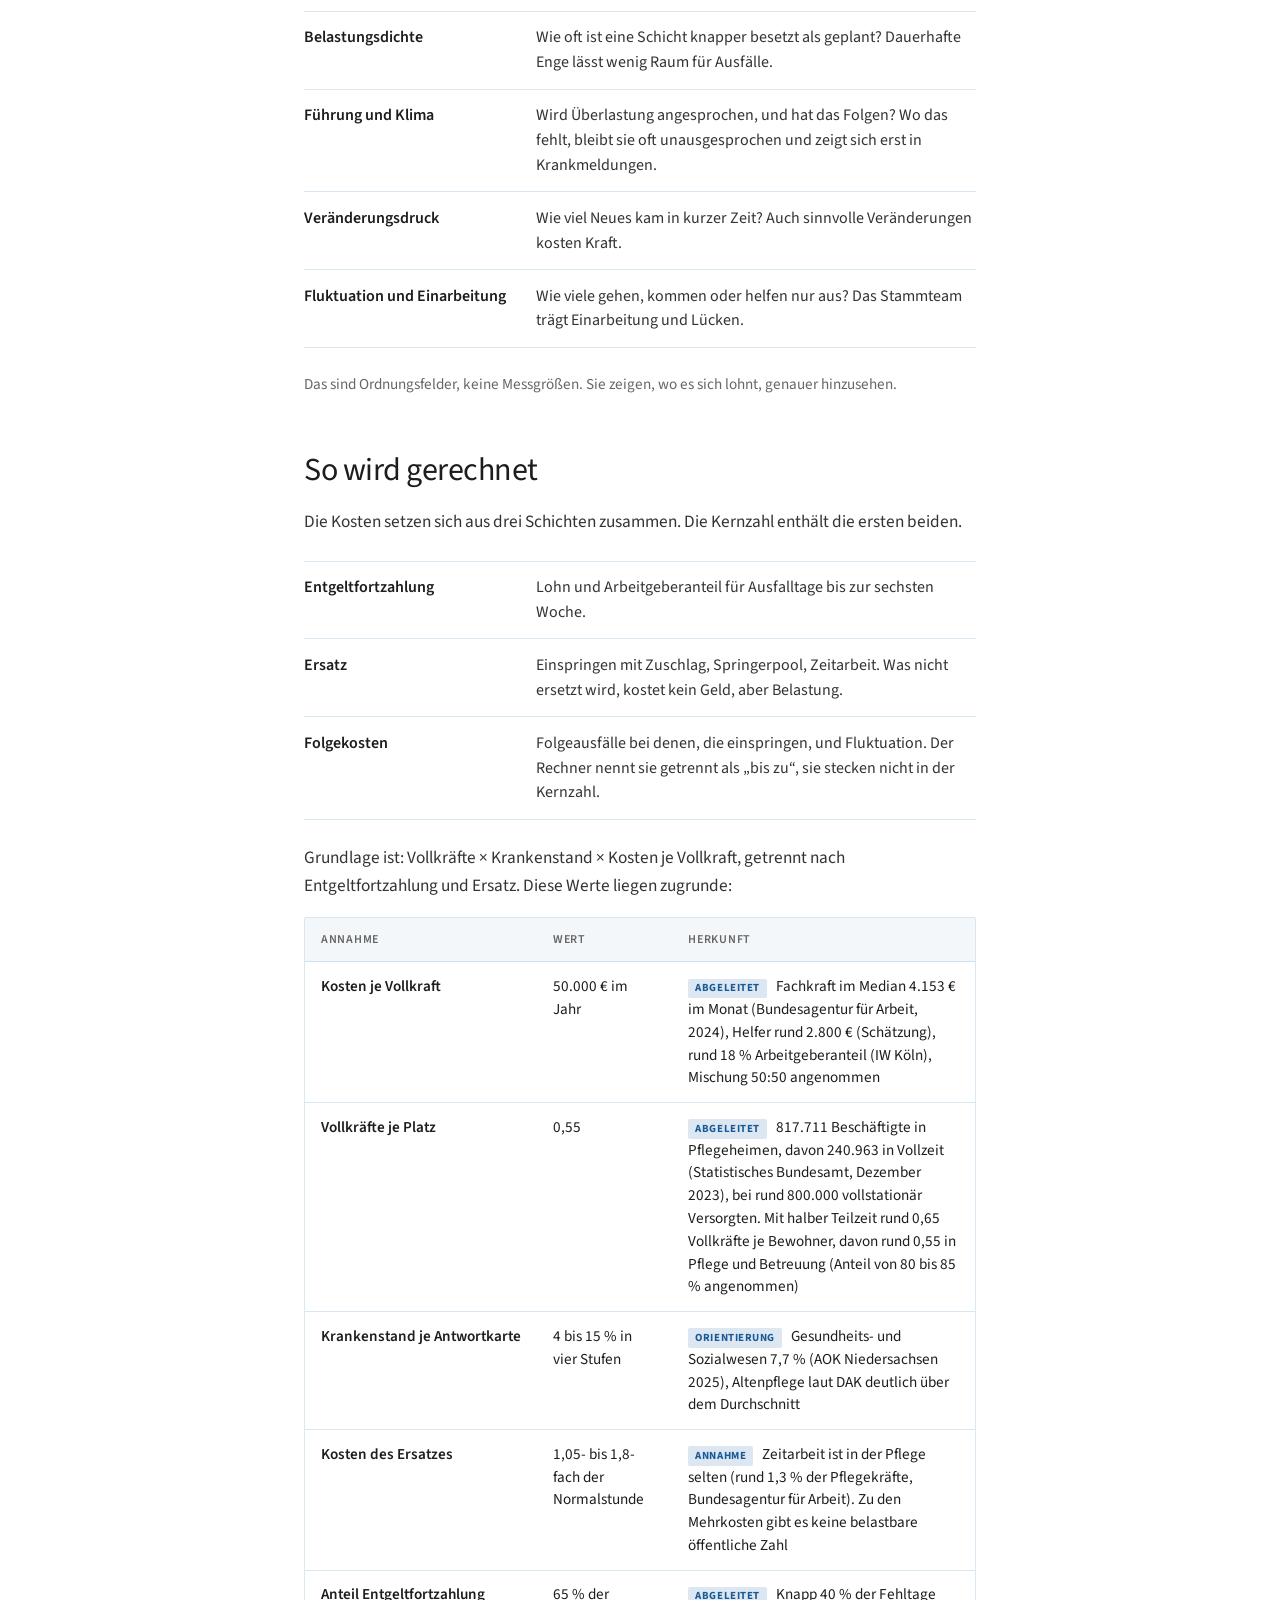
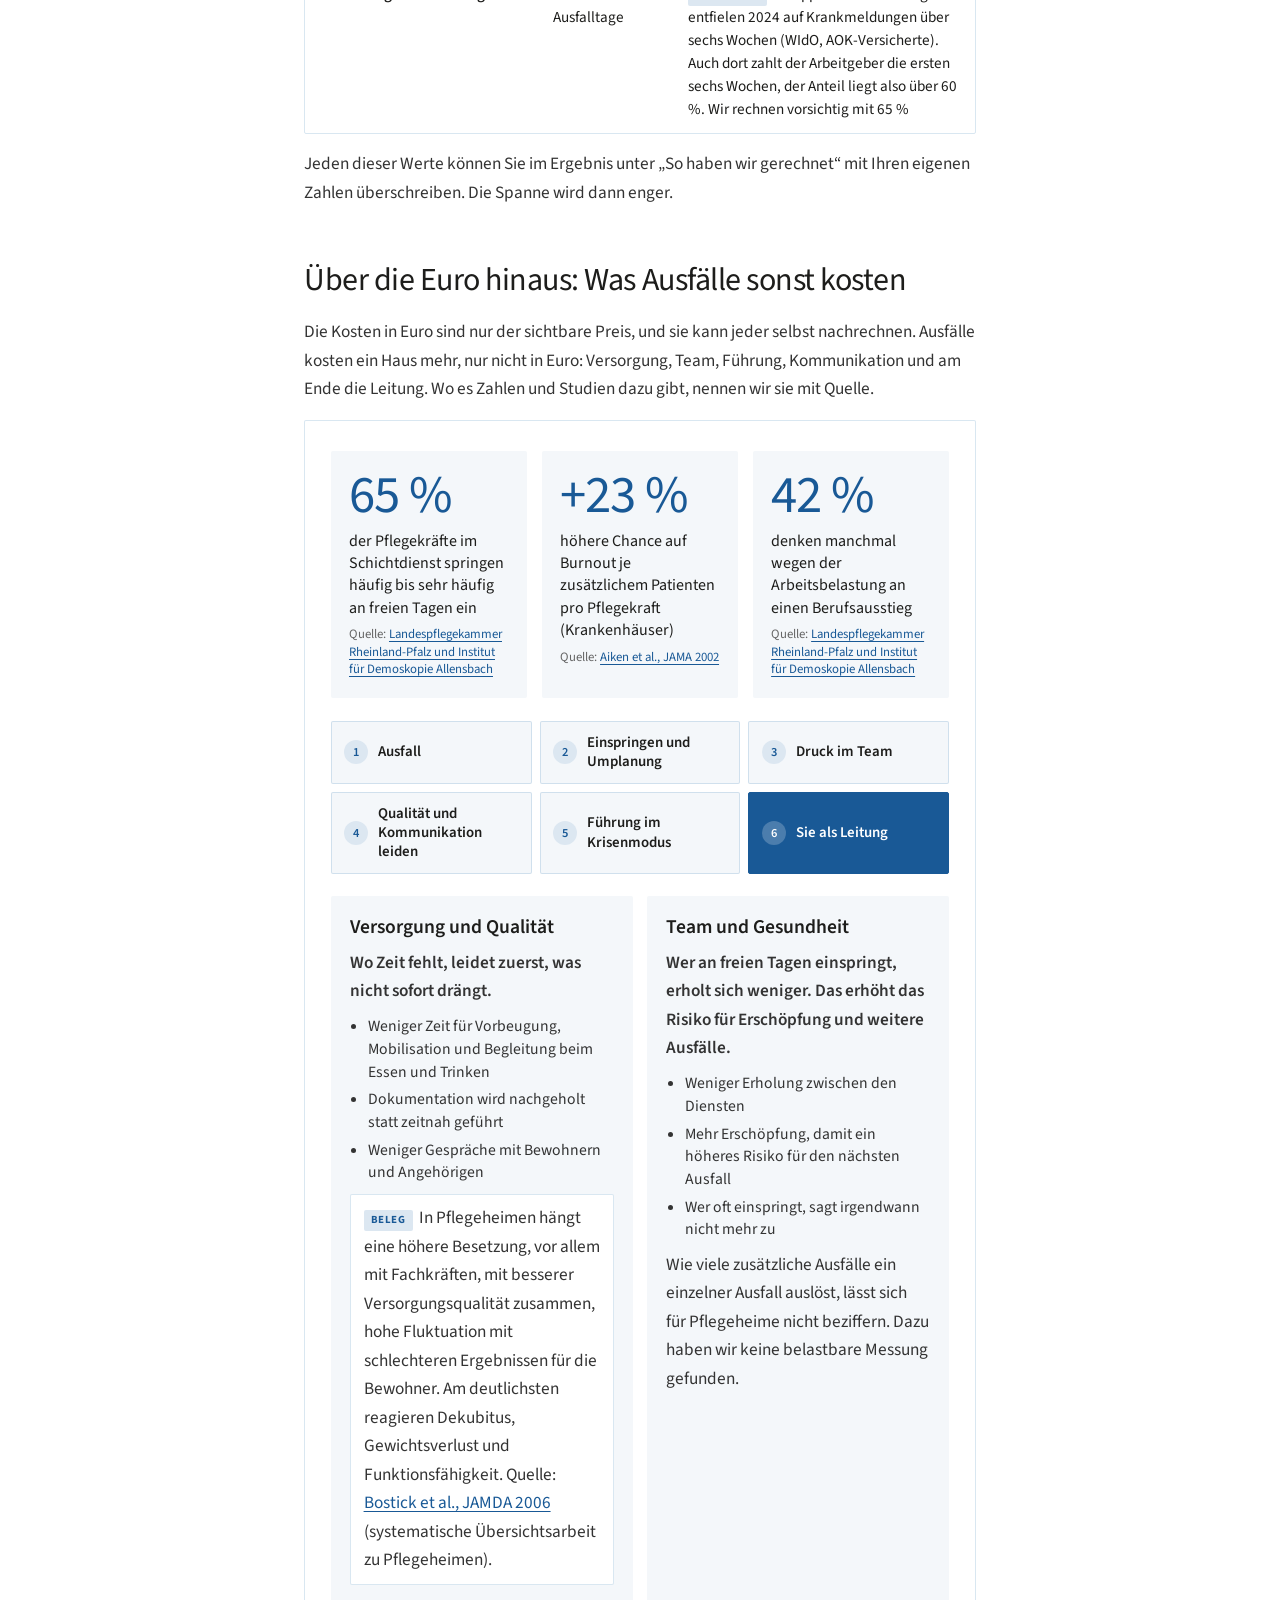
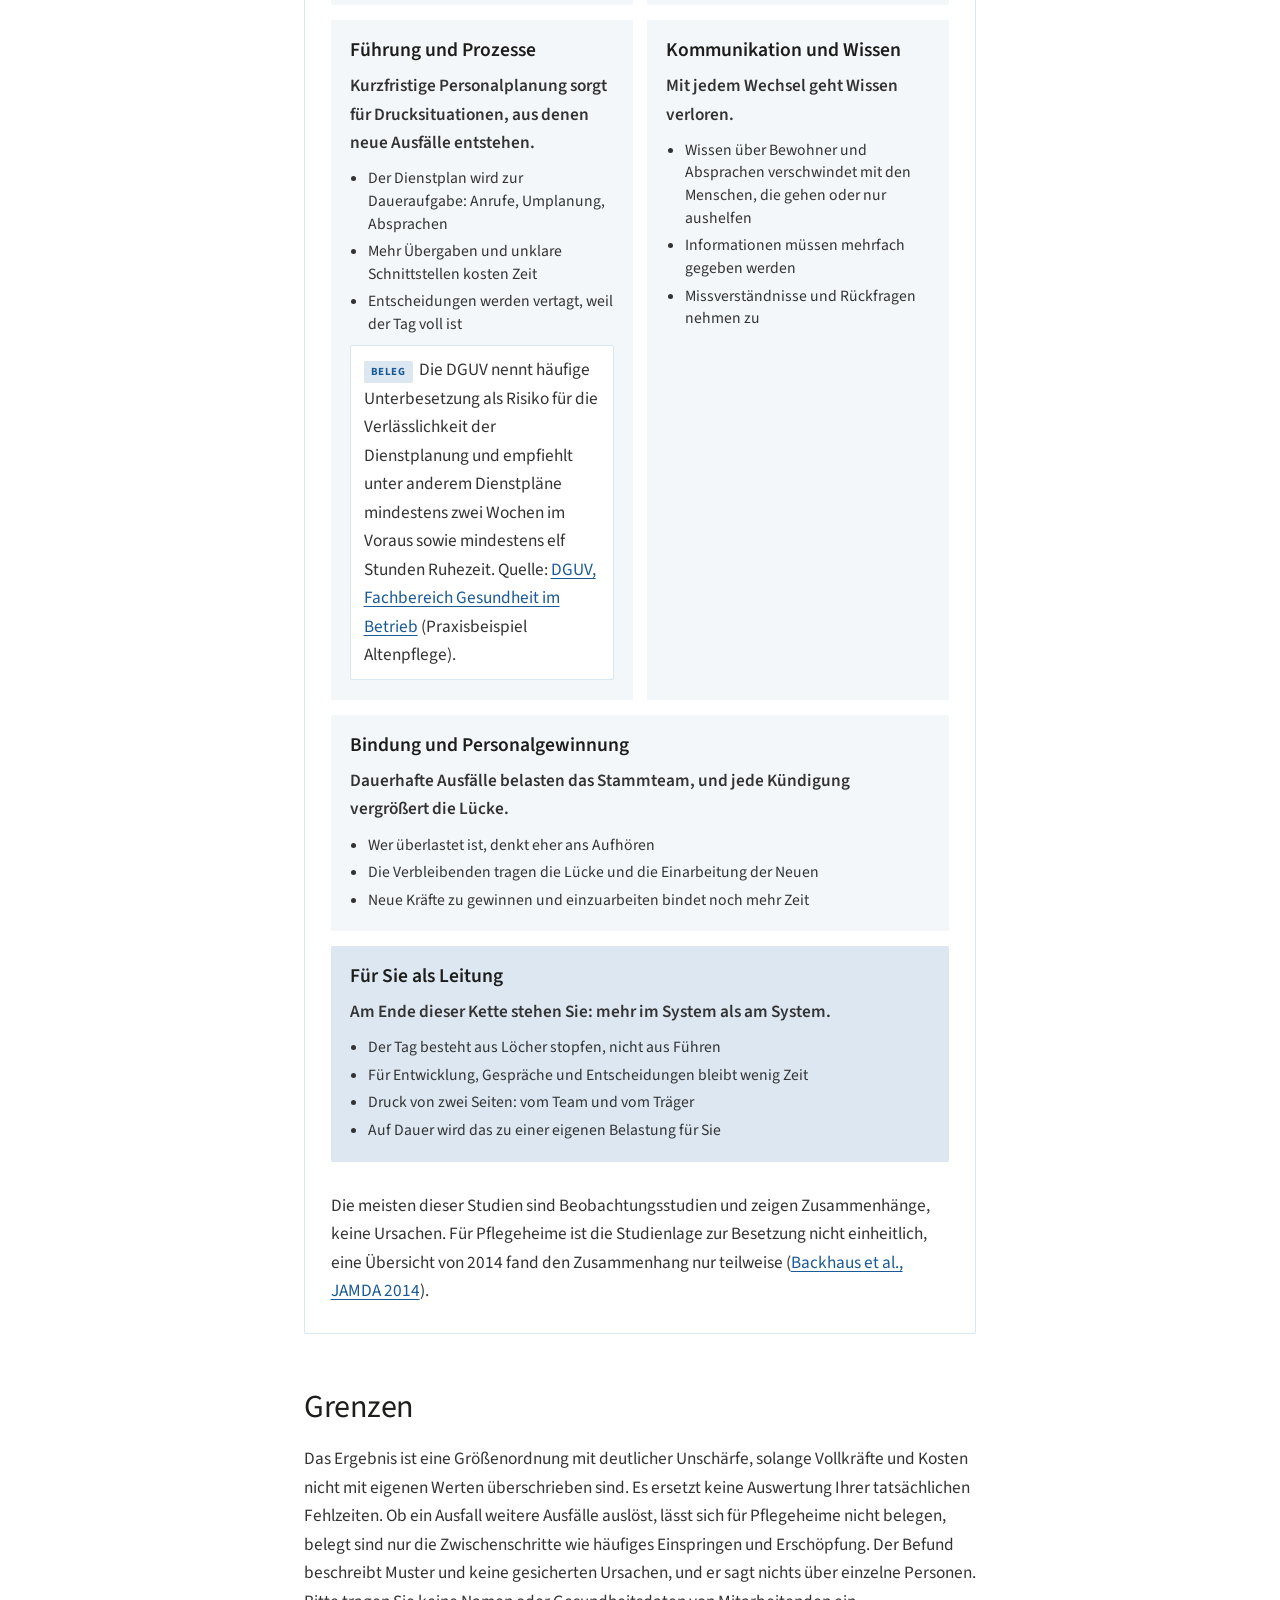
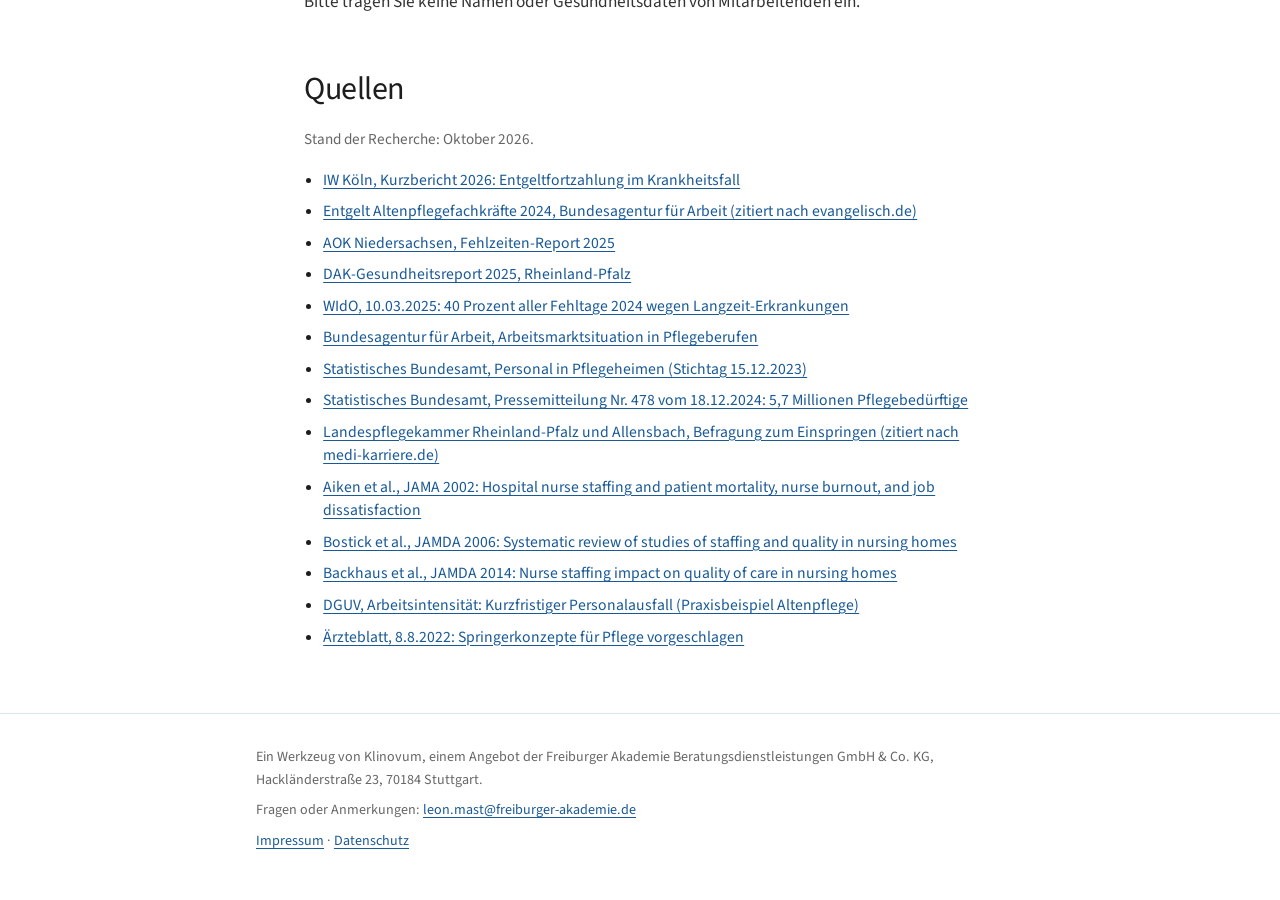
==== commit 57f54dbc: "Ausfall-Rechner: Variante B als Hauptseite /ausfallrechner/, Variante A unter /ausfallrechner/a/ Pfa" ====
--- a/landingpage/ausfallrechner/index.html
+++ b/landingpage/ausfallrechner/index.html
@@ -4,19 +4,11 @@
   <meta charset="UTF-8">
   <meta name="viewport" content="width=device-width, initial-scale=1.0">
   <title>Ausfall-Rechner für Pflegeeinrichtungen | Klinovum</title>
-  <meta name="description" content="Was kosten Krankheitsausfälle Ihr Pflegeheim wirklich, und woran liegt es? Der Ausfall-Rechner nennt in 30 Sekunden die Zahl und zeigt danach, woran es liegen kann.">
-  <!-- Vorschau-Stand: noch nicht für Suchmaschinen freigeben, bis Leon die Seite abgenommen hat -->
+  <meta name="description" content="Ein Werkzeug für Einrichtungsleitungen: Was kosten Krankheitsausfälle in Ihrem Haus, und woran kann es liegen? Mit offenem Rechenweg und Quellen.">
+  <!-- Vorschau-Stand (Variante B): noch nicht für Suchmaschinen freigeben -->
   <meta name="robots" content="noindex, nofollow">
-  <meta name="theme-color" content="#163a64">
-
-  <link rel="canonical" href="https://klinovum.de/ausfallrechner">
-
-  <meta property="og:type" content="website">
-  <meta property="og:locale" content="de_DE">
-  <meta property="og:site_name" content="Klinovum">
-  <meta property="og:title" content="Ausfall-Rechner für Pflegeeinrichtungen | Klinovum">
-  <meta property="og:description" content="Was kosten Krankheitsausfälle Ihr Haus wirklich? Die Zahl in 30 Sekunden, die Ursachen in einer Minute.">
-  <meta property="og:url" content="https://klinovum.de/ausfallrechner">
+  <meta name="theme-color" content="#ffffff">
+  <link rel="canonical" href="https://klinovum.de/ausfallrechner/">
 
   <link rel="icon" href="../assets/favicon.ico" sizes="any">
   <link rel="icon" href="../assets/favicon-32.png" type="image/png" sizes="32x32">
@@ -26,171 +18,109 @@
   <link href="https://fonts.googleapis.com/css2?family=Source+Sans+3:ital,wght@0,300;0,400;0,600;0,700;1,400&display=swap" rel="stylesheet">
   <link rel="stylesheet" href="../style.css">
   <link rel="stylesheet" href="rechner.css">
+  <link rel="stylesheet" href="b.css">
 </head>
-<body>
+<body class="b-page">
 
-  <header class="site-header" id="header">
-    <div class="page-padding">
-      <div class="container">
-        <div class="header-inner">
-          <a href="../"><img src="../assets/logoaufdunkel_klinovum.svg" alt="Klinovum" class="logo logo-light"><img src="../assets/logoaufweiss_klinovum.svg" alt="Klinovum" class="logo logo-dark"></a>
-        </div>
-      </div>
+  <header class="b-header">
+    <div class="b-wrap b-header-row">
+      <a href="../" aria-label="Klinovum Startseite"><img src="../assets/logoaufweiss_klinovum.svg" alt="Klinovum" class="b-logo"></a>
+      <span class="b-header-note">Werkzeug für Einrichtungsleitungen</span>
     </div>
   </header>
 
-  <section class="hero rc-hero">
-    <div class="hero-bg"><div class="hero-bg-gradient"></div></div>
-    <div class="page-padding">
-      <div class="container">
-        <div class="rc-hero-layout">
-          <div>
-            <div class="hero-qualifier"><span class="badge badge-blue">Für Pflegeheime, Altenheime &amp; Betreutes Wohnen</span></div>
-            <h1>Was kosten Krankheitsausfälle Ihr Haus <span class="h1-accent">wirklich,</span> <span class="h1-accent">und woran liegt es?</span></h1>
-            <p class="hero-sub">Der Ausfall-Rechner nennt in 30 Sekunden die Zahl, die Sie Ihrem Träger vorlegen können. Danach zeigt er in einer Minute, woran die Ausfälle liegen können und wo Sie ansetzen können.</p>
-            <div class="rc-hero-actions">
-              <a href="#rechner" class="btn btn-primary" data-rc-start>Rechner starten <svg width="16" height="16" viewBox="0 0 16 16" fill="none" aria-hidden="true"><path d="M3 8h10M9 4l4 4-4 4" stroke="currentColor" stroke-width="1.5" stroke-linecap="round" stroke-linejoin="round"/></svg></a>
-              <span class="rc-hero-note">Kostenfrei, ohne Anmeldung, jede Frage aus dem Kopf zu beantworten</span>
-            </div>
-            <div class="rc-proof">
-              <div class="rc-proof-item"><svg width="20" height="20" viewBox="0 0 20 20" fill="none" aria-hidden="true"><path d="M7 10l2 2 4-4" stroke="#268ced" stroke-width="1.5" stroke-linecap="round" stroke-linejoin="round"/><circle cx="10" cy="10" r="9" stroke="#268ced" stroke-width="1.5"/></svg><span>Ergebnis als Spanne in Euro pro Jahr</span></div>
-              <div class="rc-proof-item"><svg width="20" height="20" viewBox="0 0 20 20" fill="none" aria-hidden="true"><path d="M7 10l2 2 4-4" stroke="#268ced" stroke-width="1.5" stroke-linecap="round" stroke-linejoin="round"/><circle cx="10" cy="10" r="9" stroke="#268ced" stroke-width="1.5"/></svg><span>Ein Muster und ein nächster Schritt, dazu ein Entwurf für Ihren Träger</span></div>
-              <div class="rc-proof-item"><svg width="20" height="20" viewBox="0 0 20 20" fill="none" aria-hidden="true"><path d="M7 10l2 2 4-4" stroke="#268ced" stroke-width="1.5" stroke-linecap="round" stroke-linejoin="round"/><circle cx="10" cy="10" r="9" stroke="#268ced" stroke-width="1.5"/></svg><span>Ihre Angaben bleiben in Ihrem Browser</span></div>
-            </div>
-          </div>
-          <aside class="rc-sample" aria-label="Beispiel eines Ergebnisses">
-            <h4>So sieht Ihr Ergebnis aus</h4>
-            <div class="rc-sample-num">360.000 €</div>
-            <p class="rc-sample-range">pro Jahr, Spanne 310.000 bis 420.000 €</p>
-            <div class="rc-sample-grid">
-              <div><b>5,4</b><span>Vollkräfte bezahlt und nicht im Dienst</span></div>
-              <div><b>380 €</b><span>je Platz und Monat</span></div>
-            </div>
-            <p class="rc-sample-tag">Beispielwerte, keine Kundendaten</p>
-          </aside>
-        </div>
-      </div>
+  <main>
+    <div class="b-wrap b-intro">
+      <h4>Pflegeheime, Altenheime und Betreutes Wohnen</h4>
+      <h1>Was kosten Krankheitsausfälle in Ihrem Haus, und woran liegen sie?</h1>
+      <p class="b-lead">Dieses Werkzeug rechnet die Kosten von Krankheitsausfällen als Größenordnung durch und zeigt, woran es liegen kann. Für die Zahl brauchen Sie drei Angaben und etwa 30 Sekunden, für die Einordnung eine weitere Minute. Alles läuft in Ihrem Browser, nichts wird gespeichert oder gesendet.</p>
+      <ul class="b-know">
+        <li><b>Die Kosten</b> pro Jahr als Spanne und in Vollkräften, die bezahlt werden und nicht im Dienst sind.</li>
+        <li><b>Das stärkste Feld</b> unter fünf möglichen: Dienstplan, Belastung, Führung, Veränderungen oder Fluktuation.</li>
+        <li><b>Ein erster Schritt,</b> den Sie ohne Budget anstoßen können, und ein Entwurf, mit dem Sie das Thema Ihrem Träger vorlegen.</li>
+      </ul>
     </div>
-  </section>
 
-  <main>
-    <section class="rc-section" id="rechner">
-      <div class="page-padding">
-        <div class="container">
-          <div class="rc-intro">
-            <h2>In 30 Sekunden zur Zahl</h2>
-            <p>Drei Fragen zum Antippen. Schätzen ist ausdrücklich erlaubt, wir rechnen mit Spannen. Wer mehr weiß, kann die Werte anpassen.</p>
-          </div>
-          <div class="rc-card" id="rc-stage" aria-live="polite">
-            <noscript><p>Für den Rechner wird JavaScript benötigt. Ohne JavaScript sprechen Sie uns gern direkt an: <a href="../erstgesprach">Erstgespräch vereinbaren</a>.</p></noscript>
-          </div>
+    <section class="b-tool" id="rechner">
+      <div class="b-wrap b-wrap-tool">
+        <div class="rc-card" id="rc-stage" aria-live="polite" data-variant="b" data-cta="../erstgesprach/">
+          <noscript><p>Für den Rechner wird JavaScript benötigt.</p></noscript>
         </div>
       </div>
     </section>
 
-    <section class="rc-info">
-      <div class="page-padding">
-        <div class="container">
-          <h2>So rechnen wir</h2>
-          <div class="rc-info-grid">
-            <div><h3>Was die Buchhaltung sieht</h3><p>Entgeltfortzahlung bis sechs Wochen und der Arbeitgeberanteil zur Sozialversicherung. Das ist der Teil, den jeder Träger nachrechnen kann.</p></div>
-            <div><h3>Was in Überstunden steckt</h3><p>Einspringen mit Zuschlag, Springerpool, Zeitarbeit. Die Faktoren sind Annahmen, die Sie im Ergebnis ansehen und anpassen können.</p></div>
-            <div><h3>Was nicht auf der Rechnung steht</h3><p>Folgeausfälle bei denen, die einspringen, und Fluktuation durch Überlast. Wir nennen sie getrennt als „bis zu“ und rechnen sie nicht in die Kernzahl.</p></div>
-          </div>
-          <div class="rc-info-grid" style="margin-top:2.5rem">
-            <div><h3>Und was passiert mit meinen Angaben?</h3><p>Die Berechnung läuft vollständig in Ihrem Browser. Es werden keine Angaben übertragen oder gespeichert. Bitte tragen Sie keine Namen von Mitarbeitenden ein.</p></div>
-            <div><h3>Wie belastbar ist das Ergebnis?</h3><p>Es ist eine Schätzung auf Basis Ihrer Angaben und keine Diagnose. Der Befund zeigt Tendenzen und Richtungen. Für eine genaue Analyse sprechen wir gern mit Ihnen.</p></div>
-          </div>
-          <div class="rc-sources">
-            <span>Quellen für Richtwerte:</span>
-            <a href="https://www.iwkoeln.de/fileadmin/user_upload/Studien/Kurzberichte/PDF/2026/IW-Kurzbericht_2026-Entgeltfortzahlung-Krankheitsfall.pdf" target="_blank" rel="noopener">IW Köln, Kurzbericht 2026: Entgeltfortzahlung im Krankheitsfall</a>
-            <a href="https://www.aok.de/pp/fileadmin/bereiche/niedersachsen/Pressemitteilungen/2025/Pressemitteilung_AOKN_Fehlzeiten-Report.pdf" target="_blank" rel="noopener">AOK Niedersachsen, Fehlzeiten-Report 2025</a>
-            <a href="https://www.dak.de/presse/landesthemen/rheinland-pfalz/gesundheitsreport/erkaeltungswelle-haelt-krankenstand-in-rheinland-pfalz-auf-hohem-niveau_144968" target="_blank" rel="noopener">DAK-Gesundheitsreport 2025, Rheinland-Pfalz</a>
-            <a href="https://statistik.arbeitsagentur.de/DE/Statischer-Content/Statistiken/Themen-im-Fokus/Berufe/Generische-Publikationen/Arbeitsmarktsituation-in-Pflegeberufen.pdf" target="_blank" rel="noopener">Bundesagentur für Arbeit, Arbeitsmarktsituation in Pflegeberufen</a>
-            <a href="https://www.wido.de/news-presse/pressemitteilungen/2025/40-prozent-aller-fehltage-2024-wegen-langzeit-erkrankungen/" target="_blank" rel="noopener">WIdO, 10.03.2025: 40 Prozent aller Fehltage 2024 wegen Langzeit-Erkrankungen</a>
-            <a href="https://www.destatis.de/DE/Themen/Gesellschaft-Umwelt/Gesundheit/Pflege/Tabellen/personal-pflegeeinrichtungen.html" target="_blank" rel="noopener">Statistisches Bundesamt, Personal in Pflegeheimen (Stichtag 15.12.2023)</a>
-            <a href="https://www.destatis.de/DE/Presse/Pressemitteilungen/2024/12/PD24_478_224.html" target="_blank" rel="noopener">Statistisches Bundesamt, Pressemitteilung Nr. 478 vom 18.12.2024: 5,7 Millionen Pflegebedürftige</a>
-            <a href="https://www.medi-karriere.de/magazin/einspringen-aus-dem-frei-noch-immer-die-regel/" target="_blank" rel="noopener">Landespflegekammer Rheinland-Pfalz und Allensbach, Befragung zum Einspringen (zitiert nach medi-karriere.de)</a>
-            <a href="https://pubmed.ncbi.nlm.nih.gov/12387650/" target="_blank" rel="noopener">Aiken et al., JAMA 2002: Hospital nurse staffing and patient mortality, nurse burnout, and job dissatisfaction</a>
-            <a href="https://pubmed.ncbi.nlm.nih.gov/16843237/" target="_blank" rel="noopener">Bostick et al., JAMDA 2006: Systematic review of studies of staffing and quality in nursing homes</a>
-            <a href="https://www.sciencedirect.com/science/article/abs/pii/S1525861013007962" target="_blank" rel="noopener">Backhaus et al., JAMDA 2014: Nurse staffing impact on quality of care in nursing homes</a>
-            <a href="https://dguv.de/fb-gesundheitimbetrieb/sachgebiete/sg-psyche/erfahrungsschatz/arbeitsorganisation/arbeitsintensitaet/index.jsp" target="_blank" rel="noopener">DGUV, Arbeitsintensität: Kurzfristiger Personalausfall (Praxisbeispiel Altenpflege)</a>
-            <a href="https://www.aerzteblatt.de/nachrichten/136531/Springerkonzepte-fuer-Pflege-vorgeschlagen" target="_blank" rel="noopener">Ärzteblatt, 8.8.2022: Springerkonzepte für Pflege vorgeschlagen</a>
-          </div>
-        </div>
+    <div class="b-wrap b-article">
+      <h2>Der Erreger erklärt nicht das ganze Bild</h2>
+      <p>Wer Grippe hat, hat Grippe. Trotzdem werden manche Teams deutlich öfter krank als andere, und das liegt selten am Virus. Der Erreger löst die Krankheit aus. Wie oft er trifft, hängt auch davon ab, wie belastbar ein Team gerade ist.</p>
+      <p>Das Werkzeug trennt deshalb zwei Dinge: den Anteil, den kein Haus verhindert (Saison, Infekte, Alter), und den Anteil, auf den Rahmenbedingungen Einfluss haben. Diese Rahmenbedingungen lassen sich in fünf Felder ordnen. Zu jedem stellt der Rechner genau eine Frage.</p>
+      <dl class="b-dl">
+        <div><dt>Dienstplan und Einspringen</dt><dd>Wie planbar ist die Freizeit? Wer häufig an freien Tagen einspringt, kommt schlechter zur Erholung.</dd></div>
+        <div><dt>Belastungsdichte</dt><dd>Wie oft ist eine Schicht knapper besetzt als geplant? Dauerhafte Enge lässt wenig Raum für Ausfälle.</dd></div>
+        <div><dt>Führung und Klima</dt><dd>Wird Überlastung angesprochen, und hat das Folgen? Wo das fehlt, bleibt sie oft unausgesprochen und zeigt sich erst in Krankmeldungen.</dd></div>
+        <div><dt>Veränderungsdruck</dt><dd>Wie viel Neues kam in kurzer Zeit? Auch sinnvolle Veränderungen kosten Kraft.</dd></div>
+        <div><dt>Fluktuation und Einarbeitung</dt><dd>Wie viele gehen, kommen oder helfen nur aus? Das Stammteam trägt Einarbeitung und Lücken.</dd></div>
+      </dl>
+      <p class="b-note">Das sind Ordnungsfelder, keine Messgrößen. Sie zeigen, wo es sich lohnt, genauer hinzusehen.</p>
+
+      <h2>So wird gerechnet</h2>
+      <p>Die Kosten setzen sich aus drei Schichten zusammen. Die Kernzahl enthält die ersten beiden.</p>
+      <dl class="b-dl">
+        <div><dt>Entgeltfortzahlung</dt><dd>Lohn und Arbeitgeberanteil für Ausfalltage bis zur sechsten Woche.</dd></div>
+        <div><dt>Ersatz</dt><dd>Einspringen mit Zuschlag, Springerpool, Zeitarbeit. Was nicht ersetzt wird, kostet kein Geld, aber Belastung.</dd></div>
+        <div><dt>Folgekosten</dt><dd>Folgeausfälle bei denen, die einspringen, und Fluktuation. Der Rechner nennt sie getrennt als „bis zu“, sie stecken nicht in der Kernzahl.</dd></div>
+      </dl>
+      <p>Grundlage ist: Vollkräfte × Krankenstand × Kosten je Vollkraft, getrennt nach Entgeltfortzahlung und Ersatz. Diese Werte liegen zugrunde:</p>
+      <div class="b-tablebox">
+        <table class="b-table">
+          <thead><tr><th>Annahme</th><th>Wert</th><th>Herkunft</th></tr></thead>
+          <tbody>
+            <tr><td>Kosten je Vollkraft</td><td>50.000 € im Jahr</td><td><span class="b-tag ok">abgeleitet</span> Fachkraft im Median 4.153 € im Monat (Bundesagentur für Arbeit, 2024), Helfer rund 2.800 € (Schätzung), rund 18 % Arbeitgeberanteil (IW Köln), Mischung 50:50 angenommen</td></tr>
+            <tr><td>Vollkräfte je Platz</td><td>0,55</td><td><span class="b-tag ok">abgeleitet</span> 817.711 Beschäftigte in Pflegeheimen, davon 240.963 in Vollzeit (Statistisches Bundesamt, Dezember 2023), bei rund 800.000 vollstationär Versorgten. Mit halber Teilzeit rund 0,65 Vollkräfte je Bewohner, davon rund 0,55 in Pflege und Betreuung (Anteil von 80 bis 85 % angenommen)</td></tr>
+            <tr><td>Krankenstand je Antwortkarte</td><td>4 bis 15 % in vier Stufen</td><td><span class="b-tag ok">Orientierung</span> Gesundheits- und Sozialwesen 7,7 % (AOK Niedersachsen 2025), Altenpflege laut DAK deutlich über dem Durchschnitt</td></tr>
+            <tr><td>Kosten des Ersatzes</td><td>1,05- bis 1,8-fach der Normalstunde</td><td><span class="b-tag assume">Annahme</span> Zeitarbeit ist in der Pflege selten (rund 1,3 % der Pflegekräfte, Bundesagentur für Arbeit). Zu den Mehrkosten gibt es keine belastbare öffentliche Zahl</td></tr>
+            <tr><td>Anteil Entgeltfortzahlung</td><td>65 % der Ausfalltage</td><td><span class="b-tag ok">abgeleitet</span> Knapp 40 % der Fehltage entfielen 2024 auf Krankmeldungen über sechs Wochen (WIdO, AOK-Versicherte). Auch dort zahlt der Arbeitgeber die ersten sechs Wochen, der Anteil liegt also über 60 %. Wir rechnen vorsichtig mit 65 %</td></tr>
+          </tbody>
+        </table>
       </div>
-    </section>
+      <p>Jeden dieser Werte können Sie im Ergebnis unter „So haben wir gerechnet“ mit Ihren eigenen Zahlen überschreiben. Die Spanne wird dann enger.</p>
 
-    <section class="rc-band">
-      <div class="page-padding">
-        <div class="container">
-          <div class="rc-band-inner">
-            <div>
-              <h2>Klinovum begleitet Veränderungsprozesse im Gesundheitswesen</h2>
-              <p>Strategie, Führung und Kultur gehören zusammen. Mit über 30 Jahren Erfahrung und 350+ abgeschlossenen Projekten.</p>
-            </div>
-            <a href="../erstgesprach" class="btn btn-secondary is-white">Kostenfreies Erstgespräch vereinbaren <svg width="16" height="16" viewBox="0 0 16 16" fill="none" aria-hidden="true"><path d="M3 8h10M9 4l4 4-4 4" stroke="currentColor" stroke-width="1.5" stroke-linecap="round" stroke-linejoin="round"/></svg></a>
-          </div>
-        </div>
-      </div>
-    </section>
+      <h2>Über die Euro hinaus: Was Ausfälle sonst kosten</h2>
+      <p>Die Kosten in Euro sind nur der sichtbare Preis, und sie kann jeder selbst nachrechnen. Ausfälle kosten ein Haus mehr, nur nicht in Euro: Versorgung, Team, Führung, Kommunikation und am Ende die Leitung. Wo es Zahlen und Studien dazu gibt, nennen wir sie mit Quelle.</p>
+      <div id="rc-effects-article" class="b-fx"></div>
+
+      <h2>Grenzen</h2>
+      <p>Das Ergebnis ist eine Größenordnung mit deutlicher Unschärfe, solange Vollkräfte und Kosten nicht mit eigenen Werten überschrieben sind. Es ersetzt keine Auswertung Ihrer tatsächlichen Fehlzeiten. Ob ein Ausfall weitere Ausfälle auslöst, lässt sich für Pflegeheime nicht belegen, belegt sind nur die Zwischenschritte wie häufiges Einspringen und Erschöpfung. Der Befund beschreibt Muster und keine gesicherten Ursachen, und er sagt nichts über einzelne Personen. Bitte tragen Sie keine Namen oder Gesundheitsdaten von Mitarbeitenden ein.</p>
+
+      <h2>Quellen</h2>
+      <p class="b-note">Stand der Recherche: Oktober 2026.</p>
+      <ul class="b-sources">
+        <li><a href="https://www.iwkoeln.de/fileadmin/user_upload/Studien/Kurzberichte/PDF/2026/IW-Kurzbericht_2026-Entgeltfortzahlung-Krankheitsfall.pdf" target="_blank" rel="noopener">IW Köln, Kurzbericht 2026: Entgeltfortzahlung im Krankheitsfall</a></li>
+        <li><a href="https://www.evangelisch.de/inhalte/245969/28-07-2025/altenpflegekraefte-verdienen-im-mittel-ueber-4000-euro" target="_blank" rel="noopener">Entgelt Altenpflegefachkräfte 2024, Bundesagentur für Arbeit (zitiert nach evangelisch.de)</a></li>
+        <li><a href="https://www.aok.de/pp/fileadmin/bereiche/niedersachsen/Pressemitteilungen/2025/Pressemitteilung_AOKN_Fehlzeiten-Report.pdf" target="_blank" rel="noopener">AOK Niedersachsen, Fehlzeiten-Report 2025</a></li>
+        <li><a href="https://www.dak.de/presse/landesthemen/rheinland-pfalz/gesundheitsreport/erkaeltungswelle-haelt-krankenstand-in-rheinland-pfalz-auf-hohem-niveau_144968" target="_blank" rel="noopener">DAK-Gesundheitsreport 2025, Rheinland-Pfalz</a></li>
+        <li><a href="https://www.wido.de/news-presse/pressemitteilungen/2025/40-prozent-aller-fehltage-2024-wegen-langzeit-erkrankungen/" target="_blank" rel="noopener">WIdO, 10.03.2025: 40 Prozent aller Fehltage 2024 wegen Langzeit-Erkrankungen</a></li>
+        <li><a href="https://statistik.arbeitsagentur.de/DE/Statischer-Content/Statistiken/Themen-im-Fokus/Berufe/Generische-Publikationen/Arbeitsmarktsituation-in-Pflegeberufen.pdf" target="_blank" rel="noopener">Bundesagentur für Arbeit, Arbeitsmarktsituation in Pflegeberufen</a></li>
+        <li><a href="https://www.destatis.de/DE/Themen/Gesellschaft-Umwelt/Gesundheit/Pflege/Tabellen/personal-pflegeeinrichtungen.html" target="_blank" rel="noopener">Statistisches Bundesamt, Personal in Pflegeheimen (Stichtag 15.12.2023)</a></li>
+        <li><a href="https://www.destatis.de/DE/Presse/Pressemitteilungen/2024/12/PD24_478_224.html" target="_blank" rel="noopener">Statistisches Bundesamt, Pressemitteilung Nr. 478 vom 18.12.2024: 5,7 Millionen Pflegebedürftige</a></li>
+        <li><a href="https://www.medi-karriere.de/magazin/einspringen-aus-dem-frei-noch-immer-die-regel/" target="_blank" rel="noopener">Landespflegekammer Rheinland-Pfalz und Allensbach, Befragung zum Einspringen (zitiert nach medi-karriere.de)</a></li>
+        <li><a href="https://pubmed.ncbi.nlm.nih.gov/12387650/" target="_blank" rel="noopener">Aiken et al., JAMA 2002: Hospital nurse staffing and patient mortality, nurse burnout, and job dissatisfaction</a></li>
+        <li><a href="https://pubmed.ncbi.nlm.nih.gov/16843237/" target="_blank" rel="noopener">Bostick et al., JAMDA 2006: Systematic review of studies of staffing and quality in nursing homes</a></li>
+        <li><a href="https://www.sciencedirect.com/science/article/abs/pii/S1525861013007962" target="_blank" rel="noopener">Backhaus et al., JAMDA 2014: Nurse staffing impact on quality of care in nursing homes</a></li>
+        <li><a href="https://dguv.de/fb-gesundheitimbetrieb/sachgebiete/sg-psyche/erfahrungsschatz/arbeitsorganisation/arbeitsintensitaet/index.jsp" target="_blank" rel="noopener">DGUV, Arbeitsintensität: Kurzfristiger Personalausfall (Praxisbeispiel Altenpflege)</a></li>
+        <li><a href="https://www.aerzteblatt.de/nachrichten/136531/Springerkonzepte-fuer-Pflege-vorgeschlagen" target="_blank" rel="noopener">Ärzteblatt, 8.8.2022: Springerkonzepte für Pflege vorgeschlagen</a></li>
+      </ul>
+    </div>
   </main>
 
-  <footer class="site-footer">
-    <div class="page-padding">
-      <div class="container">
-        <div class="footer-grid">
-          <div class="footer-col">
-            <a href="../"><img src="../assets/logoaufweiss_klinovum.svg" alt="Klinovum" class="footer-logo"></a>
-            <p>Ein Angebot der Freiburger Akademie<br>Beratungsdienstleistungen GmbH &amp; Co. KG</p>
-          </div>
-          <div class="footer-col">
-            <h4>Kontakt</h4>
-            <p>Hackländerstraße 23<br>70184 Stuttgart</p>
-            <p><a href="tel:+4971150496603">+49 711 5049 6603</a></p>
-            <p><a href="mailto:leon.mast@freiburger-akademie.de">leon.mast@freiburger-akademie.de</a></p>
-          </div>
-          <div class="footer-col">
-            <h4>Rechtliches</h4>
-            <p><a href="https://www.freiburger-akademie.de/legal/impressum" target="_blank" rel="noopener">Impressum</a></p>
-            <p><a href="https://www.freiburger-akademie.de/legal/datenschutz" target="_blank" rel="noopener">Datenschutz</a></p>
-          </div>
-        </div>
-        <div class="footer-bottom">
-          <p>&copy; 2026 Klinovum / Freiburger Akademie</p>
-        </div>
-      </div>
+  <footer class="b-footer">
+    <div class="b-wrap">
+      <p>Ein Werkzeug von Klinovum, einem Angebot der Freiburger Akademie Beratungsdienstleistungen GmbH &amp; Co. KG, Hackländerstraße 23, 70184 Stuttgart.</p>
+      <p>Fragen oder Anmerkungen: <a href="mailto:leon.mast@freiburger-akademie.de">leon.mast@freiburger-akademie.de</a></p>
+      <p><a href="https://www.freiburger-akademie.de/legal/impressum" target="_blank" rel="noopener">Impressum</a> · <a href="https://www.freiburger-akademie.de/legal/datenschutz" target="_blank" rel="noopener">Datenschutz</a></p>
     </div>
   </footer>
 
   <script src="rechner.js"></script>
   <script src="app.js"></script>
-  <script>
-    // Header wie auf der Startseite: transparent am Seitenanfang, weiß beim Scrollen
-    (function () {
-      var header = document.getElementById('header');
-      function onScroll() { header.classList.toggle('scrolled', window.scrollY > 40); }
-      window.addEventListener('scroll', onScroll, { passive: true });
-      onScroll();
-    })();
-  </script>
-
-  <!-- Leadfeeder (Dealfront) Visitor-Tracking, laedt nur wenn auf der Hauptseite bereits "Verstanden" gewaehlt wurde -->
-  <script>
-    var LEADFEEDER_TRACKER_ID = 'lAxoEaKQlAo7OYGd';
-    (function () {
-      if (localStorage.getItem('klinovum_cookies') !== 'all') return;
-      if (!LEADFEEDER_TRACKER_ID || LEADFEEDER_TRACKER_ID.indexOf('REPLACE_WITH') === 0) return;
-      (function (ss, ex) {
-        window.ldfdr = window.ldfdr || function () { (ldfdr._q = ldfdr._q || []).push([].slice.call(arguments)); };
-        (function (d, s) {
-          var fs = d.getElementsByTagName(s)[0];
-          function ce(src) { var cs = d.createElement(s); cs.src = src; cs.async = 1; fs.parentNode.insertBefore(cs, fs); }
-          ce('https://sc.lfeeder.com/lftracker_v1_' + ss + (ex ? '_' + ex : '') + '.js');
-        })(document, 'script');
-      })(LEADFEEDER_TRACKER_ID);
-    })();
-  </script>
-
 </body>
 </html>
--- a/landingpage/ausfallrechner/rechner.css
+++ b/landingpage/ausfallrechner/rechner.css
@@ -187,6 +187,68 @@
 .rc-fx-src a, .rc-note a, .rc-mb-meta a { color: var(--primary); text-decoration: underline; text-underline-offset: 3px; }
 .b-page .rc-fx-proof { background: var(--white); border: 1px solid var(--border); }
 
+/* ---------- Zweiter Hauptteil: Folgen jenseits von Euro ---------- */
+.rc-teaser { font-size: 1.2rem; font-weight: 600; line-height: 1.4; color: var(--primary); max-width: 38rem; }
+.rc-fxbox { border: 1px solid var(--border); border-radius: var(--radius); background: var(--white); padding: 1.9rem 1.6rem 1.7rem; display: grid; gap: 1.4rem; }
+.rc-fx-eyebrow { font-size: 0.8rem; font-weight: 700; letter-spacing: 0.08em; text-transform: uppercase; color: var(--primary); }
+.rc-fxbox-title { font-size: clamp(1.8rem, 3.6vw, 2.4rem); font-weight: 400; line-height: 1.12; letter-spacing: -0.01em; margin: 0; text-wrap: balance; }
+.rc-fxbox-sub { font-size: 1.12rem; line-height: 1.55; color: var(--grey); max-width: 42rem; }
+.rc-stats { display: grid; grid-template-columns: repeat(auto-fit, minmax(10.5rem, 1fr)); gap: 0.9rem; }
+.rc-stat { background: var(--bg-light); border-radius: var(--radius); padding: 1.15rem 1.15rem 1.25rem; display: grid; gap: 0.45rem; align-content: start; min-width: 0; }
+.rc-stat b { font-size: clamp(2.4rem, 5.5vw, 3.3rem); line-height: 1; font-weight: 400; color: var(--primary); letter-spacing: -0.02em; font-variant-numeric: tabular-nums; }
+.rc-stat span { font-size: 1rem; line-height: 1.4; color: var(--black); }
+.rc-stat small { font-size: 0.8rem; color: var(--grey); line-height: 1.35; }
+.rc-stat small a { color: var(--primary); text-decoration: underline; text-underline-offset: 3px; }
+.rc-chain { display: grid; grid-template-columns: repeat(3, minmax(0, 1fr)); gap: 0.5rem; counter-reset: step; }
+.rc-chain .n { counter-increment: step; background: var(--bg-light); border: 1px solid var(--border); border-radius: var(--radius); padding: 0.7rem 0.8rem; font-size: 0.93rem; line-height: 1.3; font-weight: 600; display: flex; align-items: center; gap: 0.6rem; min-width: 0; }
+.rc-chain .n::before { content: counter(step); flex: 0 0 1.5rem; height: 1.5rem; border-radius: 50%; background: var(--bg-badge); color: var(--primary); font-size: 0.78rem; display: inline-flex; align-items: center; justify-content: center; }
+.rc-chain .n.last::before { background: rgba(255,255,255,0.22); color: var(--white); }
+.rc-chain .n.last { background: var(--primary); border-color: var(--primary); color: var(--white); }
+.rc-fxgrid { display: grid; grid-template-columns: repeat(2, minmax(0, 1fr)); gap: 0.9rem; }
+.rc-fxc { background: var(--bg-light); border-radius: var(--radius); padding: 1.15rem 1.2rem 1.25rem; display: grid; gap: 0.6rem; align-content: start; min-width: 0; }
+.rc-fxc.is-last { grid-column: 1 / -1; background: var(--bg-badge); }
+.rc-fxc:nth-last-child(2):nth-child(odd) { grid-column: 1 / -1; }
+.rc-fxc-title { font-size: 1.22rem; font-weight: 600; line-height: 1.25; }
+.rc-fxc-text { font-size: 1.03rem; line-height: 1.5; font-weight: 600; color: var(--black); }
+.rc-fxc-points { list-style: disc; padding-left: 1.15rem; display: grid; gap: 0.3rem; font-size: 0.98rem; line-height: 1.45; color: #333; }
+.rc-fxc-note { font-size: 0.9rem; line-height: 1.45; color: var(--grey); }
+.rc-fxc .rc-fx-proof { background: var(--white); border: 1px solid var(--border); }
+.b-page .rc-fxbox { background: var(--white); }
+@media (max-width: 640px) {
+  .rc-fxbox { padding: 1.4rem 1.05rem 1.3rem; }
+  .rc-fxgrid { grid-template-columns: 1fr; }
+  .rc-chain { grid-template-columns: 1fr; }
+}
+@media print { .rc-fxc { break-inside: avoid; } }
+
+/* ---------- Gespräch-CTA ---------- */
+.btn-lg { padding: 1.1rem 2.2rem; font-size: 1.1rem; }
+.rc-cta-top { background: #eaf3fc; border: 1px solid var(--primary-light); border-radius: var(--radius); padding: 1.3rem 1.5rem 1.25rem; display: grid; grid-template-columns: minmax(0, 1fr) minmax(15rem, 0.9fr); gap: 1.25rem 1.75rem; align-items: center; }
+.rc-cta-top-copy { display: grid; gap: 0.5rem; }
+.rc-cta-top h3 { font-size: clamp(1.5rem, 3vw, 1.9rem); font-weight: 400; line-height: 1.15; margin: 0; }
+.rc-cta-top p { font-size: 1.02rem; line-height: 1.5; color: #333; }
+.rc-cta-top-action { display: grid; gap: 0.7rem; justify-items: start; }
+.rc-cta-top-action .btn { width: 100%; justify-content: center; white-space: nowrap; padding-inline: 1.2rem; }
+.rc-cta-micro { font-size: 0.85rem; line-height: 1.4; color: var(--grey); }
+.rc-sticky { position: fixed; left: 0; right: 0; bottom: 0; z-index: 90; background: var(--white); border-top: 1px solid var(--border); box-shadow: 0 -6px 24px rgba(25, 89, 150, 0.14); padding: 0.75rem 1rem calc(0.75rem + env(safe-area-inset-bottom, 0px)); transition: transform 0.25s ease; }
+.rc-sticky.is-hidden { transform: translateY(115%); }
+.rc-sticky-inner { max-width: 52rem; margin: 0 auto; display: flex; align-items: center; justify-content: space-between; gap: 1rem; }
+.rc-sticky-text b { display: block; font-size: 1.02rem; line-height: 1.25; }
+.rc-sticky-text small { font-size: 0.85rem; color: var(--grey); }
+.rc-sticky .btn { padding: 0.85rem 1.6rem; font-size: 1rem; white-space: nowrap; }
+body.rc-has-sticky { padding-bottom: 5.5rem; }
+.rc-pitch-cta .btn-lg { padding: 1rem 2rem; }
+@media (max-width: 760px) {
+  .rc-cta-top { grid-template-columns: 1fr; padding: 1.3rem 1.1rem 1.2rem; }
+}
+@media (max-width: 640px) {
+  .rc-sticky-text small { display: none; }
+  .rc-sticky-inner { gap: 0.6rem; }
+  .rc-sticky .btn { flex: 1 1 auto; justify-content: center; padding: 0.85rem 1rem; }
+}
+@media (prefers-reduced-motion: reduce) { .rc-sticky { transition: none; } }
+@media print { .rc-sticky, .rc-cta-top-action { display: none !important; } }
+
 /* ---------- Zwischenstand ---------- */
 .rc-fact { background: var(--bg-light); padding: 1.25rem 1.4rem; border-radius: var(--radius); display: grid; gap: 0.5rem; }
 .rc-fact p { font-size: 1.05rem; }
--- a/landingpage/ausfallrechner/b.css
+++ b/landingpage/ausfallrechner/b.css
@@ -0,0 +1,88 @@
+/* ============================================
+   Variante B: ruhiger Fachartikel statt Verkaufsseite
+   Lädt nach ../rechner.css und überschreibt nur, was Werbung ausmacht
+   ============================================ */
+
+.b-page { background: var(--white); }
+.b-wrap { max-width: 46rem; margin: 0 auto; padding-inline: clamp(1rem, 5vw, 2rem); }
+.b-wrap-tool { max-width: 52rem; }
+
+/* Kopf: still, ohne Verlauf */
+.b-header { border-bottom: 1px solid var(--border); padding: 0.9rem 0; }
+.b-header-row { display: flex; align-items: center; justify-content: space-between; gap: 1rem; max-width: 52rem; }
+.b-logo { height: 46px; width: auto; }
+.b-header-note { font-size: 0.85rem; color: var(--grey); text-align: right; }
+
+/* Einstieg: Überschrift und kurzer Text, keine Versprechen-Fläche */
+.b-intro { padding-top: 3.5rem; display: grid; gap: 1.25rem; }
+.b-intro h4 { margin: 0; }
+.b-intro h1 { font-size: clamp(2rem, 4.6vw, 3rem); line-height: 1.12; color: var(--black); text-wrap: balance; }
+.b-lead { font-size: 1.2rem; line-height: 1.6; color: #333; max-width: 40rem; }
+.b-know { margin-top: 0.5rem; }
+.b-know li { padding: 0.9rem 0; border-top: 1px solid var(--border); font-size: 1.05rem; line-height: 1.5; color: #333; }
+.b-know li:last-child { border-bottom: 1px solid var(--border); }
+.b-know b { color: var(--black); font-weight: 600; }
+.b-know::before { content: 'Danach wissen Sie'; display: block; font-size: 0.8rem; font-weight: 600; letter-spacing: 0.08em; text-transform: uppercase; color: var(--primary); margin-bottom: 0.6rem; }
+
+/* Werkzeug: Karte ohne Schatten, wie ein Formular im Fachtext */
+.b-tool { padding: 2.5rem 0 3.5rem; }
+.b-page .rc-card { box-shadow: none; border-color: var(--border); background: var(--bg-light); }
+.b-page .rc-opt { background: var(--white); }
+.b-page .rc-opt.is-selected { background: #eaf3fc; }
+.b-page .rc-tile { background: var(--white); border: 1px solid var(--border); }
+.b-page .rc-assume { background: var(--white); }
+.b-page .rc-tipp-msg { background: var(--white); }
+.b-page .rc-letter { background: var(--white); }
+.b-page .rc-versus .is-result { background: #eaf3fc; }
+
+/* Befund: Typkarte hell statt Werbefläche im Farbverlauf */
+.b-page .rc-typ { background: var(--white); color: var(--black); border: 1px solid var(--border); }
+.b-page .rc-typ h3 { color: var(--black); }
+.b-page .rc-typ p, .b-page .rc-typ .rc-typ-sub { color: #333; }
+.b-page .rc-typ .badge-blue { background: var(--bg-badge); color: var(--primary); }
+.rc-softcta { font-size: 1.02rem; line-height: 1.55; color: #333; max-width: 40rem; }
+.rc-softcta a { color: var(--primary); text-decoration: underline; text-underline-offset: 3px; }
+
+/* Text unter dem Werkzeug: Artikel-Lesespalte */
+.b-article { padding-bottom: 4rem; display: grid; gap: 1rem; }
+.b-article h2 { font-size: clamp(1.5rem, 3vw, 2rem); margin: 2.5rem 0 0.25rem; }
+.b-article h2:first-child { margin-top: 0; }
+.b-article p { font-size: 1.08rem; line-height: 1.65; color: #333; max-width: 42rem; }
+.b-note { font-size: 0.95rem !important; color: var(--grey) !important; }
+.b-dl { display: grid; margin: 0.5rem 0; }
+.b-dl > div { display: grid; grid-template-columns: 13rem 1fr; gap: 0.25rem 1.5rem; padding: 0.85rem 0; border-top: 1px solid var(--border); }
+.b-dl > div:last-child { border-bottom: 1px solid var(--border); }
+.b-dl dt { font-weight: 600; color: var(--black); }
+.b-dl dd { margin: 0; color: #333; line-height: 1.55; }
+.b-tablebox { overflow-x: auto; border: 1px solid var(--border); border-radius: var(--radius); }
+.b-table { border-collapse: collapse; width: 100%; min-width: 38rem; font-size: 0.95rem; line-height: 1.5; }
+.b-table th, .b-table td { text-align: left; vertical-align: top; padding: 0.8rem 1rem; border-bottom: 1px solid var(--border); }
+.b-table th { font-size: 0.75rem; letter-spacing: 0.06em; text-transform: uppercase; color: var(--grey); background: var(--bg-light); font-weight: 600; }
+.b-table tr:last-child td { border-bottom: 0; }
+.b-table td:first-child { font-weight: 600; color: var(--black); white-space: nowrap; }
+.b-tag { display: inline-block; font-size: 0.68rem; font-weight: 700; letter-spacing: 0.05em; text-transform: uppercase; padding: 0.1rem 0.45rem; border-radius: var(--radius); margin-right: 0.35rem; }
+.b-tag.ok { background: var(--bg-badge); color: var(--primary); }
+.b-tag.assume { background: var(--bg-badge); color: var(--primary); }
+.b-sources { display: grid; gap: 0.5rem; font-size: 0.98rem; list-style: disc; padding-left: 1.2rem; }
+.b-sources a { color: var(--primary); text-decoration: underline; text-underline-offset: 3px; }
+
+.b-fx { display: grid; }
+.b-fx .rc-fx:first-child { border-top: 0; }
+.b-fx .rc-note { margin-top: 0.5rem; }
+
+/* Fuß: leise */
+.b-footer { border-top: 1px solid var(--border); padding: 2rem 0 3rem; font-size: 0.88rem; color: var(--grey); }
+.b-footer .b-wrap { display: grid; gap: 0.5rem; max-width: 52rem; }
+.b-footer p { font-size: inherit; line-height: 1.6; }
+.b-footer a { color: var(--primary); text-decoration: underline; text-underline-offset: 3px; }
+
+@media (max-width: 640px) {
+  .b-header-note { display: none; }
+  .b-intro { padding-top: 2.25rem; }
+  .b-dl > div { grid-template-columns: 1fr; }
+  .b-table td:first-child { white-space: normal; }
+}
+@media print {
+  .b-header, .b-intro, .b-article, .b-footer { display: none !important; }
+  .b-page .rc-typ { background: #fff !important; }
+}
